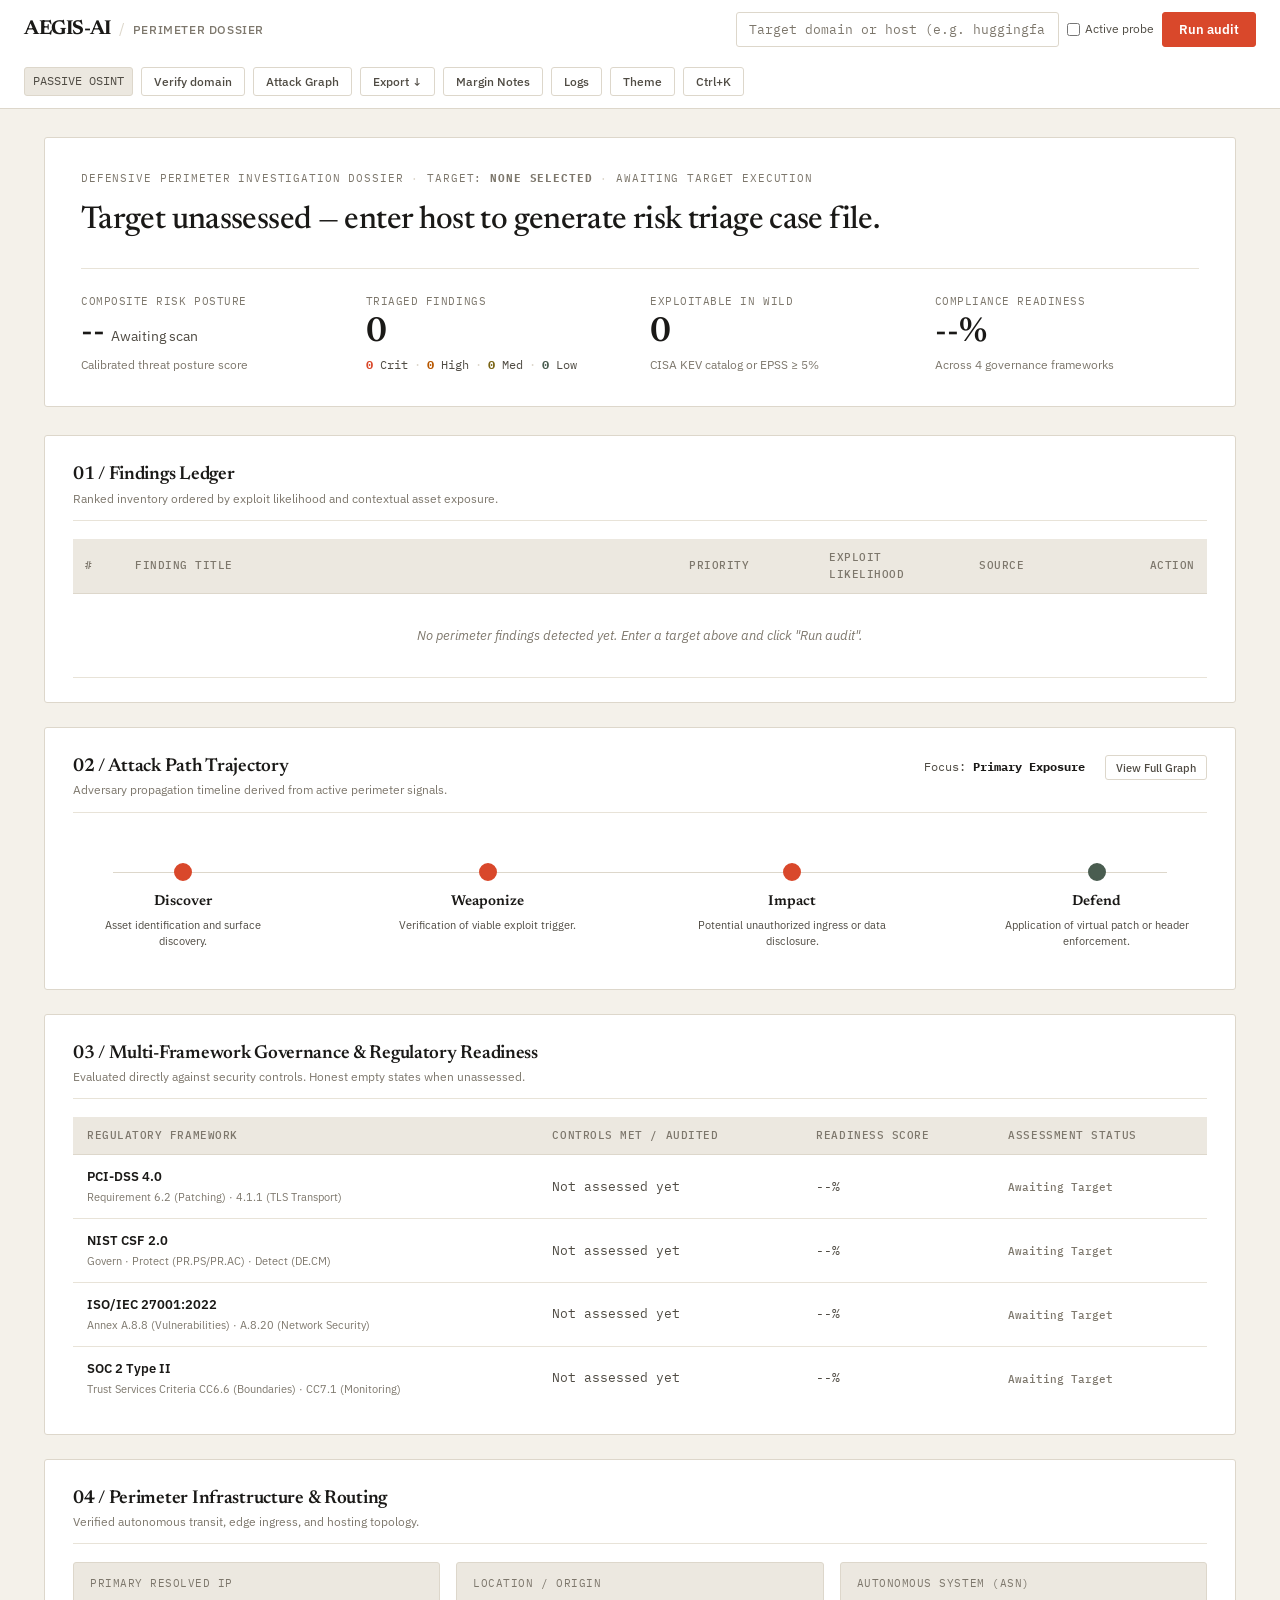
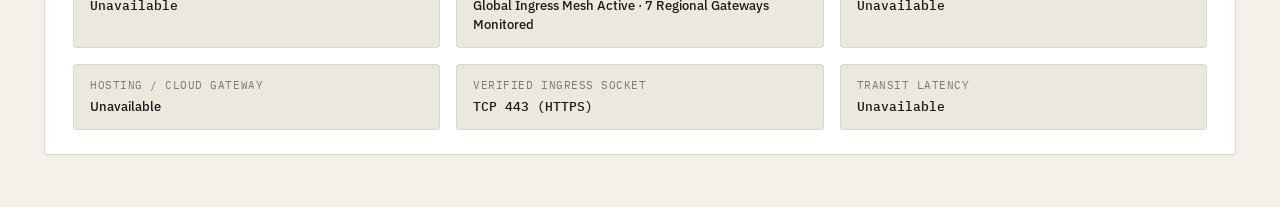
==== templates/index.html @ ffe4351c "Redesign front end as editorial case file dossier and fix in-tab attack graph modal - Redesign UI as" ====
<!DOCTYPE html>
<html lang="en" data-theme="light">
<head>
    <meta charset="UTF-8">
    <meta name="viewport" content="width=device-width, initial-scale=1.0">
    <title>AEGIS-AI &mdash; Defensive Attack-Surface &amp; Vulnerability Triage Dossier</title>
    
    <!-- Favicon -->
    <link rel="icon" type="image/svg+xml" href="/static/favicon.svg">
    <link rel="alternate icon" href="/favicon.ico">
    <meta name="theme-color" content="#F4F1EA">
    
    <!-- Google Fonts: Newsreader (Editorial Serif Display), IBM Plex Sans (UI Sans), IBM Plex Mono (Data Mono) -->
    <link rel="preconnect" href="https://fonts.googleapis.com">
    <link rel="preconnect" href="https://fonts.gstatic.com" crossorigin>
    <link href="https://fonts.googleapis.com/css2?family=IBM+Plex+Mono:ital,wght@0,400;0,500;0,600;1,400&family=IBM+Plex+Sans:ital,wght@0,400;0,500;0,600;0,700;1,400&family=Newsreader:ital,opsz,wght@0,6..72,400;0,6..72,500;0,6..72,600;0,6..72,700;1,6..72,400;1,6..72,600&display=swap" rel="stylesheet">
    
    <!-- Editorial Case File Stylesheet -->
    <link rel="stylesheet" href="/static/css/styles.css?v=3.0">

    <!-- Vendor Libraries (retained for backward-compatible chart instances) -->
    <script src="/static/js/chart.min.js?v=2.3"></script>
</head>
<body>

    <!-- Accessible Skip Link -->
    <a href="#mainContent" class="skip-link">Skip to investigation report</a>

    <!-- ========================================== -->
    <!-- 1. TOP BAR (Clean, editorial, no emojis)   -->
    <!-- ========================================== -->
    <header class="dossier-topbar" role="banner">
        <div class="topbar-inner">
            <!-- Product Wordmark -->
            <div class="wordmark" id="brandBox" tabindex="0" role="button" aria-label="AEGIS-AI Home">
                <span class="wordmark-title">AEGIS-AI</span>
                <span class="wordmark-divider">/</span>
                <span class="wordmark-sub">Perimeter Dossier</span>
            </div>

            <!-- Single Target Input & Primary "Run audit" Button -->
            <div class="target-control-group">
                <input type="text" id="scanTargetInput" class="target-input mono" placeholder="Target domain or host (e.g. huggingface.co)" aria-label="Target domain or host">
                <label id="activeScanToggleContainer" class="mode-toggle" title="Active TCP port &amp; service probing (requires verified ownership)">
                    <input type="checkbox" id="chkActiveScan">
                    <span id="activeScanLabel">Active probe</span>
                </label>
                <button class="btn btn-primary" id="btnStartScan" aria-label="Run security audit">
                    <span id="scanBtnText">Run audit</span>
                    <span id="scanSpinner" style="display: none;" aria-hidden="true">&hellip;</span>
                </button>
            </div>

            <!-- Plain Text Mode Indicator, Export Menu & Quick Toggles -->
            <div class="topbar-actions">
                <div class="mode-indicator" id="modePill" title="Operational safety gate mode">
                    <span id="operationalModeBadge">PASSIVE OSINT</span>
                </div>

                <button class="btn btn-subtle" id="btnOpenVerification" title="Verify domain ownership to authorize active probing">Verify domain</button>
                <button class="btn btn-subtle" id="btnOpenAttackGraph" title="View attack surface topology in this tab">Attack Graph</button>

                <!-- Export Dropdown Menu (No row of emoji buttons) -->
                <div class="export-dropdown" id="exportDropdownContainer">
                    <button class="btn btn-subtle" id="btnExportMenuToggle" aria-haspopup="true" aria-expanded="false">Export &darr;</button>
                    <div class="dropdown-menu" id="exportDropdownMenu">
                        <button class="dropdown-item" id="btnExportCsv">Vulnerabilities (CSV)</button>
                        <button class="dropdown-item" id="btnExportHtml">Executive Briefing (HTML)</button>
                        <button class="dropdown-item" id="btnExportSbom">CycloneDX SBOM (JSON)</button>
                        <button class="dropdown-item" id="btnExportJson">Raw Dossier (JSON)</button>
                    </div>
                </div>

                <button class="btn btn-subtle" id="btnHeaderCopilot" title="Toggle analyst margin notes">Margin Notes</button>
                <button class="btn btn-subtle" id="btnHeaderTerminal" title="Toggle audit progress logs">Logs</button>
                <button class="btn btn-subtle" id="btnToggleTheme" title="Switch between warm off-white and warm charcoal theme">Theme</button>
                <button class="btn btn-subtle mono" id="btnTogglePalette" title="Open command palette (Ctrl+K)">Ctrl+K</button>
            </div>
        </div>
    </header>

    <!-- ========================================== -->
    <!-- 2. QUIET PROGRESS LINE (Named audit stages) -->
    <!-- ========================================== -->
    <div id="auditTerminal" class="quiet-audit-container">
        <div class="quiet-audit-card">
            <div class="quiet-audit-header">
                <div class="quiet-stage-stepper">
                    <span class="stage-step" id="stepDns"><span class="step-num">1</span> DNS</span>
                    <span class="stage-sep">&rarr;</span>
                    <span class="stage-step" id="stepTls"><span class="step-num">2</span> TLS</span>
                    <span class="stage-sep">&rarr;</span>
                    <span class="stage-step" id="stepHeaders"><span class="step-num">3</span> Headers</span>
                    <span class="stage-sep">&rarr;</span>
                    <span class="stage-step" id="stepCt"><span class="step-num">4</span> Certificates</span>
                    <span class="stage-sep">&rarr;</span>
                    <span class="stage-step" id="stepTriage"><span class="step-num">5</span> Intelligence</span>
                </div>
                <div class="quiet-audit-actions">
                    <span class="quiet-status mono" id="terminalStatusBadge">Standby</span>
                    <button class="btn-text-action" id="btnTerminalMinimize">Toggle log lines</button>
                </div>
            </div>
            <div class="quiet-terminal-logs" id="terminalLogs">
                <div class="quiet-log-line">Dossier ready. Enter target above and click "Run audit" to begin perimeter reconnaissance.</div>
            </div>
        </div>
    </div>

    <!-- ========================================== -->
    <!-- 3. MAIN DOSSIER CONTENT                    -->
    <!-- ========================================== -->
    <main id="mainContent" class="dossier-main" role="main">

        <!-- SECTION 1: VERDICT HEADER & LARGE NUMERALS -->
        <section class="dossier-verdict-section" aria-label="Investigation Verdict">
            <div class="dossier-verdict-eyebrow">
                <span>DEFENSIVE PERIMETER INVESTIGATION DOSSIER</span>
                <span class="dossier-meta-sep">&middot;</span>
                <span>TARGET: <strong id="targetDisplay" class="mono">None Selected</strong></span>
                <span class="dossier-meta-sep">&middot;</span>
                <span id="verdictTimestamp">Awaiting target execution</span>
            </div>

            <!-- Plain-Language Verdict Sentence -->
            <h1 class="verdict-sentence" id="verdictSentence">
                Target unassessed &mdash; enter host to generate risk triage case file.
            </h1>

            <!-- 4 Large Executive Numerals -->
            <div class="dossier-numerals-grid">
                <!-- Numeral 1: Composite Risk Score -->
                <div class="numeral-card">
                    <div class="numeral-header">COMPOSITE RISK POSTURE</div>
                    <div class="numeral-value-group">
                        <span class="numeral-large mono" id="statComplianceScore">--</span>
                        <span class="numeral-unit" id="statComplianceGrade">Awaiting scan</span>
                    </div>
                    <div class="numeral-subtext">Calibrated threat posture score</div>
                </div>

                <!-- Numeral 2: Triaged Findings Breakdown -->
                <div class="numeral-card">
                    <div class="numeral-header">TRIAGED FINDINGS</div>
                    <div class="numeral-large mono" id="statTotalFindings">0</div>
                    <div class="numeral-breakdown">
                        <span class="sev-tag crit"><strong id="statCritCount">0</strong> Crit</span>
                        <span class="sev-sep">&middot;</span>
                        <span class="sev-tag high"><strong id="statHighCount">0</strong> High</span>
                        <span class="sev-sep">&middot;</span>
                        <span class="sev-tag med"><strong id="statMedCount">0</strong> Med</span>
                        <span class="sev-sep">&middot;</span>
                        <span class="sev-tag low"><strong id="statLowCount">0</strong> Low</span>
                    </div>
                </div>

                <!-- Numeral 3: Exploitable in the Wild -->
                <div class="numeral-card">
                    <div class="numeral-header">EXPLOITABLE IN WILD</div>
                    <div class="numeral-large mono" id="statExploitableCount">0</div>
                    <div class="numeral-subtext">CISA KEV catalog or EPSS &ge; 5%</div>
                </div>

                <!-- Numeral 4: Compliance Readiness -->
                <div class="numeral-card">
                    <div class="numeral-header">COMPLIANCE READINESS</div>
                    <div class="numeral-large mono" id="statReadinessScore">--%</div>
                    <div class="numeral-subtext">Across 4 governance frameworks</div>
                </div>
            </div>
        </section>

        <!-- SECTION 2: FINDINGS LEDGER -->
        <section class="dossier-section" aria-label="Findings Ledger">
            <div class="section-header">
                <div>
                    <h2 class="section-title">01 / Findings Ledger</h2>
                    <div class="section-subtitle">Ranked inventory ordered by exploit likelihood and contextual asset exposure.</div>
                </div>
            </div>

            <div class="ledger-table-wrapper">
                <table class="ledger-table">
                    <thead>
                        <tr>
                            <th style="width: 50px;">#</th>
                            <th>Finding Title</th>
                            <th style="width: 140px;">Priority</th>
                            <th style="width: 150px;">Exploit Likelihood</th>
                            <th style="width: 140px;">Source</th>
                            <th style="width: 100px; text-align: right;">Action</th>
                        </tr>
                    </thead>
                    <tbody id="findingsTableBody">
                        <tr>
                            <td colspan="6" class="ledger-empty-cell">
                                No perimeter findings detected yet. Enter a target above and click "Run audit".
                            </td>
                        </tr>
                    </tbody>
                </table>
            </div>
        </section>

        <!-- SECTION 3: ATTACK PATH TIMELINE (Simple line with 4 labeled nodes) -->
        <section class="dossier-section" aria-label="Attack Path Timeline">
            <div class="section-header">
                <div>
                    <h2 class="section-title">02 / Attack Path Trajectory</h2>
                    <div class="section-subtitle">Adversary propagation timeline derived from active perimeter signals.</div>
                </div>
                <div style="display: flex; align-items: center; gap: 14px;">
                    <div class="mono" style="font-size: 0.8rem; color: var(--ink-secondary);">
                        Focus: <strong id="selectedFindingTitle" style="color: var(--ink-primary);">Primary Exposure</strong>
                        <span id="selectedFindingScore" style="color: var(--ink-tertiary); margin-left: 6px;"></span>
                    </div>
                    <button class="btn btn-subtle btn-sm" id="btnOpenAttackGraphSection" title="View interactive topology graph in this tab">View Full Graph</button>
                </div>
            </div>

            <!-- Legacy fields retained for JS backwards compatibility -->
            <div id="selectedFindingDesc" style="display: none;" aria-hidden="true"></div>
            <div id="selectedFindingEvidence" style="display: none;" aria-hidden="true"></div>
            <div id="selectedFindingAction" style="display: none;" aria-hidden="true"></div>

            <div class="attack-timeline-wrapper" id="attackSimulatorContainer">
                <div class="attack-path-line-container">
                    <div class="attack-stop-node active">
                        <div class="stop-marker"></div>
                        <div class="stop-title">Discover</div>
                        <div class="stop-desc">Asset identification and surface discovery.</div>
                    </div>
                    <div class="attack-stop-node active">
                        <div class="stop-marker"></div>
                        <div class="stop-title">Weaponize</div>
                        <div class="stop-desc">Verification of viable exploit trigger.</div>
                    </div>
                    <div class="attack-stop-node active">
                        <div class="stop-marker"></div>
                        <div class="stop-title">Impact</div>
                        <div class="stop-desc">Potential unauthorized ingress or data disclosure.</div>
                    </div>
                    <div class="attack-stop-node defend">
                        <div class="stop-marker"></div>
                        <div class="stop-title">Defend</div>
                        <div class="stop-desc">Application of virtual patch or header enforcement.</div>
                    </div>
                </div>
            </div>
        </section>

        <!-- SECTION 4: COMPACT COMPLIANCE GOVERNANCE TABLE -->
        <section class="dossier-section" aria-label="Regulatory Compliance">
            <div class="section-header">
                <div>
                    <h2 class="section-title">03 / Multi-Framework Governance &amp; Regulatory Readiness</h2>
                    <div class="section-subtitle">Evaluated directly against security controls. Honest empty states when unassessed.</div>
                </div>
            </div>

            <div class="compliance-table-wrapper">
                <table class="compliance-table">
                    <thead>
                        <tr>
                            <th>Regulatory Framework</th>
                            <th>Controls Met / Audited</th>
                            <th>Readiness Score</th>
                            <th>Assessment Status</th>
                        </tr>
                    </thead>
                    <tbody>
                        <tr>
                            <td>
                                <span class="framework-name">PCI-DSS 4.0</span>
                                <span class="framework-sub">Requirement 6.2 (Patching) &middot; 4.1.1 (TLS Transport)</span>
                            </td>
                            <td id="compPciPass" class="mono">Not assessed yet</td>
                            <td id="compPciScore" class="mono">--%</td>
                            <td id="compPciStatus" class="status-pill-clean empty">Awaiting Target</td>
                        </tr>
                        <tr>
                            <td>
                                <span class="framework-name">NIST CSF 2.0</span>
                                <span class="framework-sub">Govern &middot; Protect (PR.PS/PR.AC) &middot; Detect (DE.CM)</span>
                            </td>
                            <td id="compNistPass" class="mono">Not assessed yet</td>
                            <td id="compNistScore" class="mono">--%</td>
                            <td id="compNistStatus" class="status-pill-clean empty">Awaiting Target</td>
                        </tr>
                        <tr>
                            <td>
                                <span class="framework-name">ISO/IEC 27001:2022</span>
                                <span class="framework-sub">Annex A.8.8 (Vulnerabilities) &middot; A.8.20 (Network Security)</span>
                            </td>
                            <td id="compIsoPass" class="mono">Not assessed yet</td>
                            <td id="compIsoScore" class="mono">--%</td>
                            <td id="compIsoStatus" class="status-pill-clean empty">Awaiting Target</td>
                        </tr>
                        <tr>
                            <td>
                                <span class="framework-name">SOC 2 Type II</span>
                                <span class="framework-sub">Trust Services Criteria CC6.6 (Boundaries) &middot; CC7.1 (Monitoring)</span>
                            </td>
                            <td id="compSoc2Pass" class="mono">Not assessed yet</td>
                            <td id="compSoc2Score" class="mono">--%</td>
                            <td id="compSoc2Status" class="status-pill-clean empty">Awaiting Target</td>
                        </tr>
                    </tbody>
                </table>
            </div>
        </section>

        <!-- SECTION 5: INFRASTRUCTURE & ROUTING TEXT CARD -->
        <section class="dossier-section" aria-label="Perimeter Infrastructure">
            <div class="section-header">
                <div>
                    <h2 class="section-title">04 / Perimeter Infrastructure &amp; Routing</h2>
                    <div class="section-subtitle">Verified autonomous transit, edge ingress, and hosting topology.</div>
                </div>
            </div>

            <div class="infra-grid">
                <div class="infra-item">
                    <span class="infra-label">Primary Resolved IP</span>
                    <span class="infra-val mono" id="infraResolvedIp">Unavailable</span>
                </div>
                <div class="infra-item">
                    <span class="infra-label">Location / Origin</span>
                    <span class="infra-val" id="globeTargetLocation">Unavailable</span>
                </div>
                <div class="infra-item">
                    <span class="infra-label">Autonomous System (ASN)</span>
                    <span class="infra-val mono" id="infraAsn">Unavailable</span>
                </div>
                <div class="infra-item">
                    <span class="infra-label">Hosting / Cloud Gateway</span>
                    <span class="infra-val" id="infraDatacenter">Unavailable</span>
                </div>
                <div class="infra-item">
                    <span class="infra-label">Verified Ingress Socket</span>
                    <span class="infra-val mono" id="infraIngress">TCP 443 (HTTPS)</span>
                </div>
                <div class="infra-item">
                    <span class="infra-label">Transit Latency</span>
                    <span class="infra-val mono" id="infraLatency">Unavailable</span>
                </div>
            </div>

            <!-- Elements preserved for JS backward compatibility without 3D canvas noise -->
            <div id="globe-container" style="display: none;" aria-hidden="true"></div>
            <button id="btnToggleGlobeSpin" style="display: none;" aria-hidden="true"></button>
            <canvas id="riskMatrixChart" style="display: none;" aria-hidden="true"></canvas>
            <canvas id="threatRadarChart" style="display: none;" aria-hidden="true"></canvas>
            <span id="matrixMetaBadge" style="display: none;" aria-hidden="true"></span>
            <button id="btnResetThreatRadar" style="display: none;" aria-hidden="true"></button>
        </section>

    </main>

    <!-- ========================================== -->
    <!-- 4. COPILOT MARGIN NOTES (Slide-over panel) -->
    <!-- ========================================== -->
    <aside id="copilotDrawer" class="margin-notes-panel" aria-label="Analyst Margin Notes" style="display: none;">
        <div class="margin-notes-header">
            <div>
                <h3 class="margin-notes-title">Analyst Margin Notes</h3>
                <div class="margin-notes-subtitle">Grounded defensive triage &middot; Contextual queries</div>
            </div>
            <div class="margin-notes-actions">
                <button class="btn-text-action" id="btnCopilotMinimize" title="Minimize">&minus;</button>
                <button class="btn-text-action" id="btnCopilotClose" title="Close" aria-label="Close notes">&times;</button>
            </div>
        </div>

        <div class="margin-notes-body">
            <div class="margin-notes-suggested">
                <span class="suggested-title">SUGGESTED INVESTIGATION QUERIES</span>
                <div class="copilot-chips" id="copilotChips">
                    <button class="text-query-link chip" data-prompt="Summarize top findings and immediate action items">Summarize top findings</button>
                    <button class="text-query-link chip" data-prompt="What are our primary regulatory compliance gaps?">Audit regulatory compliance</button>
                    <button class="text-query-link chip" data-prompt="Provide Nginx and Apache virtual patches for active findings">Generate virtual patch rules</button>
                    <button class="text-query-link chip" data-prompt="Explain the contextual risk scoring formula and EPSS percentile">Explain risk methodology</button>
                </div>
            </div>

            <div class="copilot-messages" id="copilotMessages" role="log" aria-live="polite"></div>
        </div>

        <div class="margin-notes-footer">
            <div class="margin-notes-input-box">
                <input type="text" id="copilotInput" placeholder="Ask question about this dossier..." aria-label="Copilot prompt">
                <button class="btn btn-primary btn-sm" id="btnCopilotSend">Ask</button>
            </div>
        </div>
    </aside>

    <!-- Hidden launcher FAB retained for JS compatibility without floating bubble -->
    <button id="copilotFab" style="display: none;" aria-hidden="true"></button>

    <!-- ========================================== -->
    <!-- 5. IN-TAB ATTACK GRAPH MODAL               -->
    <!-- ========================================== -->
    <div id="attackGraphModal" class="modal-backdrop" style="display: none;" role="dialog" aria-modal="true" aria-labelledby="attackGraphModalTitle">
        <div class="modal-box modal-xl">
            <div class="modal-header">
                <div>
                    <h3 id="attackGraphModalTitle" class="modal-title">Attack Surface Topology Graph</h3>
                    <div class="modal-subtitle">Interactive perimeter asset and ingress exposure graph for current target</div>
                </div>
                <button class="modal-close" id="btnCloseAttackGraphModal" aria-label="Close attack graph">&times;</button>
            </div>
            <div class="modal-body" style="padding: 0; height: 680px; position: relative;">
                <iframe id="attackGraphFrame" title="Attack Surface Network Graph" style="width: 100%; height: 100%; border: none;"></iframe>
            </div>
        </div>
    </div>

    <!-- ========================================== -->
    <!-- 6. DOMAIN VERIFICATION MODAL               -->
    <!-- ========================================== -->
    <div id="verificationModal" class="modal-backdrop" style="display: none;" role="dialog" aria-modal="true">
        <div class="modal-box">
            <div class="modal-header">
                <h3 class="modal-title">Domain Ownership Verification</h3>
                <button class="modal-close" id="btnCloseVerificationModal" aria-label="Close modal">&times;</button>
            </div>
            <div id="verificationModalBody" style="padding: 16px;"></div>
        </div>
    </div>

    <!-- ========================================== -->
    <!-- 7. REMEDIATION & VIRTUAL PATCHING MODAL    -->
    <!-- ========================================== -->
    <div id="remediationModal" class="modal-backdrop" style="display: none;" role="dialog" aria-modal="true">
        <div class="modal-box modal-lg">
            <div class="modal-header">
                <div>
                    <h3 id="remediationModalTitle" class="modal-title">Security Remediation &amp; Virtual Patching</h3>
                    <div class="modal-subtitle" id="remediationModalSubtitle">Production hardening rules &amp; configurations</div>
                </div>
                <button class="modal-close" id="btnCloseRemediationModal" aria-label="Close modal">&times;</button>
            </div>
            <div class="modal-body" id="remediationModalBody">
                <div style="display: flex; gap: 8px; border-bottom: 1px solid var(--border-rule); padding-bottom: 10px; margin-bottom: 14px; flex-wrap: wrap;" id="remediationTabs">
                    <button class="tab-btn active" data-tab="nginx">Nginx</button>
                    <button class="tab-btn" data-tab="apache">Apache</button>
                    <button class="tab-btn" data-tab="caddy">Caddy</button>
                    <button class="tab-btn" data-tab="helmet">Helmet (Node.js)</button>
                    <button class="tab-btn" data-tab="waf">WAF Rules</button>
                </div>
                <div style="display: flex; justify-content: flex-end; margin-bottom: 6px;">
                    <button class="btn btn-secondary btn-sm" id="btnCopyRemediation">Copy Configuration</button>
                </div>
                <pre id="remediationCodeDisplay" style="background: var(--bg-inset); border: 1px solid var(--border-rule); border-radius: var(--radius-sm); padding: 14px; font-family: var(--font-mono); font-size: 0.8rem; color: var(--ink-primary); max-height: 320px; overflow: auto; white-space: pre-wrap; line-height: 1.5;"></pre>
                <div id="remediationFindingNote" style="margin-top: 12px; font-size: 0.8rem; color: var(--ink-secondary); background: var(--bg-subtle); padding: 10px; border-radius: var(--radius-sm); border-left: 3px solid var(--accent-vermilion);"></div>
            </div>
        </div>
    </div>

    <!-- ========================================== -->
    <!-- 8. COMMAND PALETTE MODAL (Ctrl+K)          -->
    <!-- ========================================== -->
    <div id="commandPaletteModal" class="modal-backdrop" style="display: none;" role="dialog" aria-modal="true">
        <div class="modal-box" style="max-width: 500px;">
            <input type="text" id="paletteSearchInput" placeholder="Type a command or jump to section..." style="width: 100%; background: var(--bg-input); border: 1px solid var(--border-rule); color: var(--ink-primary); padding: 12px; border-radius: var(--radius-sm); font-size: 0.85rem; outline: none;">
            <div style="margin-top: 10px; display: flex; flex-direction: column;" id="paletteResults">
                <div class="palette-item" data-action="attack-graph">Open Attack Surface Topology Graph</div>
                <div class="palette-item" data-action="terminal">Open Telemetry Logs</div>
                <div class="palette-item" data-action="ciso">Generate CISO Executive Report</div>
                <div class="palette-item" data-action="csv">Download Vulnerability CSV</div>
                <div class="palette-item" data-action="sbom">Download CycloneDX v1.5 SBOM</div>
                <div class="palette-item" data-action="verify">Verify Domain Ownership</div>
            </div>
        </div>
    </div>

    <div id="toastContainer" style="position: fixed; bottom: 20px; right: 20px; z-index: 999999;"></div>

    <!-- Modular Application JavaScript Files -->
    <script src="/static/js/utils.js?v=3.0"></script>
    <script src="/static/js/globe.js?v=3.0"></script>
    <script src="/static/js/charts.js?v=3.0"></script>
    <script src="/static/js/telemetry.js?v=3.0"></script>
    <script src="/static/js/verification.js?v=3.0"></script>
    <script src="/static/js/copilot.js?v=3.0"></script>
    <script src="/static/js/app.js?v=3.0"></script>

</body>
</html>
---- static/css/styles.css ----
/**
 * AEGIS-AI: Defensive Attack-Surface & Vulnerability Triage Dossier
 * Editorial "Case File" Design System
 * 
 * Palette:
 * - Light Mode: Warm off-white (#F4F1EA) background, rich ink text (#1A1917), vermilion (#D9482B) action accent.
 * - Dark Mode: Warm charcoal (#1B1A17) background, parchment ink (#EDE8DF), vermilion (#E05A3D).
 * - Typography: Newsreader (Display Serif), IBM Plex Sans (UI Sans), IBM Plex Mono (Data Mono).
 * - NO navy, NO neon cyan, NO glow, NO glassmorphism, NO gradient buttons, NO emoji icons, NO pill badges.
 */

:root {
    /* Color Palette — Light Mode (Warm Off-White Editorial) */
    --bg-page: #F4F1EA;
    --bg-surface: #FFFFFF;
    --bg-subtle: #ECE8E0;
    --bg-inset: #E5DFD4;
    --bg-input: #FFFFFF;
    
    --border-rule: #DDD7CB;
    --border-subtle: #E8E3D8;
    --border-focus: #1A1917;

    --ink-primary: #1A1917;
    --ink-secondary: #4F4B43;
    --ink-tertiary: #7D776C;
    --ink-inverse: #FAF8F5;

    /* Single Action Accent: Vermilion */
    --accent-vermilion: #D9482B;
    --accent-vermilion-subtle: #FBEAE6;
    --accent-vermilion-hover: #BF3B20;

    /* Severity Rules (Accessible 3px borders with WCAG AA compliance) */
    --rule-crit: #D9482B;
    --rule-high: #B85800;
    --rule-med: #7A6516;
    --rule-low: #4A5D50;

    /* Typography */
    --font-serif: 'Newsreader', Georgia, 'Times New Roman', serif;
    --font-sans: 'IBM Plex Sans', -apple-system, BlinkMacSystemFont, 'Segoe UI', Roboto, Helvetica, Arial, sans-serif;
    --font-mono: 'IBM Plex Mono', Consolas, 'Courier New', monospace;

    /* Layout & Spacing */
    --max-content-width: 1240px;
    --radius-sm: 3px;
    --radius-md: 5px;
    --transition-snappy: 150ms ease-out;
}

@media (prefers-color-scheme: dark) {
    :root:not([data-theme="light"]) {
        --bg-page: #1B1A17;
        --bg-surface: #24221E;
        --bg-subtle: #2C2A25;
        --bg-inset: #181715;
        --bg-input: #1F1E1B;

        --border-rule: #36332E;
        --border-subtle: #2B2924;
        --border-focus: #EDE8DF;

        --ink-primary: #EDE8DF;
        --ink-secondary: #ABA497;
        --ink-tertiary: #787267;
        --ink-inverse: #1A1917;

        --accent-vermilion: #E05A3D;
        --accent-vermilion-subtle: #331E19;
        --accent-vermilion-hover: #F06A4D;

        --rule-crit: #E05A3D;
        --rule-high: #D4741E;
        --rule-med: #B89C3A;
        --rule-low: #6B8574;
    }
}

[data-theme="dark"] {
    --bg-page: #1B1A17;
    --bg-surface: #24221E;
    --bg-subtle: #2C2A25;
    --bg-inset: #181715;
    --bg-input: #1F1E1B;

    --border-rule: #36332E;
    --border-subtle: #2B2924;
    --border-focus: #EDE8DF;

    --ink-primary: #EDE8DF;
    --ink-secondary: #ABA497;
    --ink-tertiary: #787267;
    --ink-inverse: #1A1917;

    --accent-vermilion: #E05A3D;
    --accent-vermilion-subtle: #331E19;
    --accent-vermilion-hover: #F06A4D;

    --rule-crit: #E05A3D;
    --rule-high: #D4741E;
    --rule-med: #B89C3A;
    --rule-low: #6B8574;
}

[data-theme="light"] {
    --bg-page: #F4F1EA;
    --bg-surface: #FFFFFF;
    --bg-subtle: #ECE8E0;
    --bg-inset: #E5DFD4;
    --bg-input: #FFFFFF;
    
    --border-rule: #DDD7CB;
    --border-subtle: #E8E3D8;
    --border-focus: #1A1917;

    --ink-primary: #1A1917;
    --ink-secondary: #4F4B43;
    --ink-tertiary: #7D776C;
    --ink-inverse: #FAF8F5;

    --accent-vermilion: #D9482B;
    --accent-vermilion-subtle: #FBEAE6;
    --accent-vermilion-hover: #BF3B20;

    --rule-crit: #D9482B;
    --rule-high: #B85800;
    --rule-med: #7A6516;
    --rule-low: #4A5D50;
}

/* Base Reset & Document Setup */
*, *::before, *::after {
    box-sizing: border-box;
    margin: 0;
    padding: 0;
}

html {
    font-size: 15px;
    background-color: var(--bg-page);
    color: var(--ink-primary);
    text-rendering: optimizeLegibility;
    -webkit-font-smoothing: antialiased;
    -moz-osx-font-smoothing: grayscale;
}

body {
    font-family: var(--font-sans);
    line-height: 1.55;
    background-color: var(--bg-page);
    color: var(--ink-primary);
    min-height: 100vh;
    display: flex;
    flex-direction: column;
}

/* Accessible Skip Link */
.skip-link {
    position: absolute;
    top: -50px;
    left: 16px;
    background: var(--ink-primary);
    color: var(--ink-inverse);
    padding: 8px 14px;
    font-size: 0.85rem;
    font-weight: 600;
    z-index: 99999;
    text-decoration: none;
    border-radius: var(--radius-sm);
    transition: top var(--transition-snappy);
}
.skip-link:focus {
    top: 12px;
}

/* Typography Utilities */
.mono {
    font-family: var(--font-mono);
}

h1, h2, h3, h4 {
    font-family: var(--font-serif);
    font-weight: 500;
    color: var(--ink-primary);
    letter-spacing: -0.015em;
}

/* ========================================================================= */
/* 1. TOP BAR (Calm, editorial, wordmark, target input, primary action)      */
/* ========================================================================= */
.dossier-topbar {
    background-color: var(--bg-surface);
    border-bottom: 1px solid var(--border-rule);
    padding: 12px 24px;
    position: sticky;
    top: 0;
    z-index: 1000;
}

.topbar-inner {
    max-width: var(--max-content-width);
    margin: 0 auto;
    display: flex;
    align-items: center;
    justify-content: space-between;
    gap: 20px;
    flex-wrap: wrap;
}

/* Brand Wordmark */
.wordmark, .brand-box {
    display: flex;
    align-items: baseline;
    gap: 8px;
    cursor: pointer;
    text-decoration: none;
}
.wordmark-title {
    font-family: var(--font-serif);
    font-size: 1.35rem;
    font-weight: 700;
    color: var(--ink-primary);
    letter-spacing: -0.02em;
}
.wordmark-divider {
    color: var(--border-rule);
    font-size: 1rem;
}
.wordmark-sub {
    font-size: 0.8rem;
    font-family: var(--font-sans);
    color: var(--ink-tertiary);
    text-transform: uppercase;
    letter-spacing: 0.05em;
    font-weight: 500;
}

/* Target Input Control Group */
.target-control-group {
    display: flex;
    align-items: center;
    gap: 8px;
    flex: 1;
    max-width: 520px;
    min-width: 280px;
}

.target-input {
    flex: 1;
    background: var(--bg-input);
    border: 1px solid var(--border-rule);
    color: var(--ink-primary);
    font-family: var(--font-mono);
    font-size: 0.85rem;
    padding: 8px 12px;
    border-radius: var(--radius-sm);
    outline: none;
    transition: border-color var(--transition-snappy);
}
.target-input:focus {
    border-color: var(--border-focus);
}
.target-input::placeholder {
    color: var(--ink-tertiary);
}

/* Mode toggle */
.mode-toggle {
    display: flex;
    align-items: center;
    gap: 5px;
    font-size: 0.8rem;
    color: var(--ink-secondary);
    cursor: pointer;
    user-select: none;
    white-space: nowrap;
}
.mode-toggle input[type="checkbox"] {
    accent-color: var(--accent-vermilion);
    cursor: pointer;
}

/* Buttons */
.btn {
    display: inline-flex;
    align-items: center;
    justify-content: center;
    gap: 6px;
    font-family: var(--font-sans);
    font-size: 0.85rem;
    font-weight: 600;
    padding: 8px 16px;
    border-radius: var(--radius-sm);
    border: 1px solid transparent;
    cursor: pointer;
    text-decoration: none;
    white-space: nowrap;
    transition: background-color var(--transition-snappy), border-color var(--transition-snappy), color var(--transition-snappy);
}

.btn:focus-visible {
    outline: 2px solid var(--border-focus);
    outline-offset: 2px;
}

.btn-primary {
    background-color: var(--accent-vermilion);
    color: #FFFFFF;
    border-color: var(--accent-vermilion);
}
.btn-primary:hover {
    background-color: var(--accent-vermilion-hover);
    border-color: var(--accent-vermilion-hover);
}

.btn-secondary {
    background-color: var(--bg-subtle);
    color: var(--ink-primary);
    border-color: var(--border-rule);
}
.btn-secondary:hover {
    background-color: var(--bg-inset);
    border-color: var(--ink-secondary);
}

.btn-subtle {
    background-color: transparent;
    color: var(--ink-secondary);
    border-color: var(--border-rule);
    padding: 6px 12px;
    font-size: 0.8rem;
    font-weight: 500;
}
.btn-subtle:hover {
    background-color: var(--bg-subtle);
    color: var(--ink-primary);
    border-color: var(--ink-secondary);
}

.btn-sm {
    padding: 4px 10px;
    font-size: 0.75rem;
}

.topbar-actions {
    display: flex;
    align-items: center;
    gap: 8px;
}

/* Mode Text Indicator */
.mode-indicator {
    font-size: 0.78rem;
    color: var(--ink-secondary);
    padding: 4px 8px;
    background: var(--bg-subtle);
    border: 1px solid var(--border-rule);
    border-radius: var(--radius-sm);
    font-family: var(--font-mono);
}

/* Export Dropdown */
.export-dropdown {
    position: relative;
    display: inline-block;
}
.dropdown-menu {
    position: absolute;
    right: 0;
    top: calc(100% + 4px);
    background: var(--bg-surface);
    border: 1px solid var(--border-rule);
    border-radius: var(--radius-sm);
    box-shadow: 0 4px 12px rgba(0, 0, 0, 0.08);
    min-width: 190px;
    display: none;
    flex-direction: column;
    z-index: 1050;
    padding: 4px 0;
}
.export-dropdown.active .dropdown-menu,
.dropdown-menu.active {
    display: flex;
}
.dropdown-item {
    background: transparent;
    border: none;
    color: var(--ink-primary);
    font-family: var(--font-sans);
    font-size: 0.8rem;
    text-align: left;
    padding: 8px 14px;
    cursor: pointer;
    transition: background-color var(--transition-snappy);
}
.dropdown-item:hover {
    background-color: var(--bg-subtle);
}

/* ========================================================================= */
/* 2. QUIET PROGRESS LINE (Replaces fake hacker terminal)                    */
/* ========================================================================= */
.quiet-audit-container {
    max-width: var(--max-content-width);
    margin: 16px auto 0 auto;
    padding: 0 24px;
    display: none; /* activated when scan is running or toggled */
}
.quiet-audit-container.active {
    display: block;
}

.quiet-audit-card {
    background: var(--bg-surface);
    border: 1px solid var(--border-rule);
    border-radius: var(--radius-sm);
    padding: 12px 18px;
}

.quiet-audit-header {
    display: flex;
    align-items: center;
    justify-content: space-between;
    gap: 16px;
    flex-wrap: wrap;
}

.quiet-stage-stepper {
    display: flex;
    align-items: center;
    gap: 12px;
    font-size: 0.78rem;
    font-family: var(--font-mono);
    color: var(--ink-tertiary);
    flex-wrap: wrap;
}
.stage-step {
    display: flex;
    align-items: center;
    gap: 5px;
}
.step-num {
    display: inline-block;
    width: 18px;
    height: 18px;
    line-height: 18px;
    text-align: center;
    background: var(--bg-subtle);
    border: 1px solid var(--border-rule);
    border-radius: 50%;
    font-size: 0.7rem;
    color: var(--ink-secondary);
}
.stage-step.active {
    color: var(--accent-vermilion);
    font-weight: 600;
}
.stage-step.active .step-num {
    background: var(--accent-vermilion);
    border-color: var(--accent-vermilion);
    color: #FFFFFF;
}
.stage-step.complete {
    color: var(--ink-primary);
}
.stage-step.complete .step-num {
    background: var(--ink-primary);
    border-color: var(--ink-primary);
    color: var(--ink-inverse);
}
.stage-sep {
    color: var(--border-rule);
}

.quiet-audit-actions {
    display: flex;
    align-items: center;
    gap: 10px;
}
.quiet-status {
    font-size: 0.75rem;
    color: var(--ink-secondary);
    text-transform: uppercase;
}
.btn-text-action {
    background: transparent;
    border: none;
    font-size: 0.78rem;
    color: var(--ink-secondary);
    cursor: pointer;
    text-decoration: underline;
    font-family: var(--font-sans);
}
.btn-text-action:hover {
    color: var(--ink-primary);
}

.quiet-terminal-logs {
    margin-top: 10px;
    padding-top: 10px;
    border-top: 1px solid var(--border-subtle);
    max-height: 140px;
    overflow-y: auto;
    font-family: var(--font-mono);
    font-size: 0.78rem;
    color: var(--ink-secondary);
    display: flex;
    flex-direction: column;
    gap: 4px;
}
.quiet-log-line {
    line-height: 1.45;
}

/* ========================================================================= */
/* 3. VERDICT HEADER & EXECUTIVE METRICS                                     */
/* ========================================================================= */
.dossier-main {
    max-width: var(--max-content-width);
    margin: 28px auto;
    padding: 0 24px;
    width: 100%;
    flex: 1;
}

.dossier-verdict-section {
    background: var(--bg-surface);
    border: 1px solid var(--border-rule);
    border-radius: var(--radius-sm);
    padding: 32px 36px;
    margin-bottom: 28px;
}

.dossier-verdict-eyebrow {
    font-family: var(--font-mono);
    font-size: 0.72rem;
    text-transform: uppercase;
    letter-spacing: 0.08em;
    color: var(--ink-tertiary);
    margin-bottom: 14px;
    display: flex;
    align-items: center;
    gap: 8px;
    flex-wrap: wrap;
}
.dossier-meta-sep {
    color: var(--border-rule);
}

.verdict-sentence {
    font-family: var(--font-serif);
    font-size: 2.1rem;
    line-height: 1.25;
    font-weight: 500;
    color: var(--ink-primary);
    margin-bottom: 28px;
    letter-spacing: -0.02em;
}

/* Numerals Grid */
.dossier-numerals-grid {
    display: grid;
    grid-template-columns: repeat(4, 1fr);
    gap: 20px;
    border-top: 1px solid var(--border-subtle);
    padding-top: 24px;
}

.numeral-card {
    display: flex;
    flex-direction: column;
}
.numeral-header {
    font-size: 0.72rem;
    font-family: var(--font-mono);
    text-transform: uppercase;
    letter-spacing: 0.05em;
    color: var(--ink-tertiary);
    margin-bottom: 6px;
}
.numeral-value-group {
    display: flex;
    align-items: baseline;
    gap: 6px;
}
.numeral-large {
    font-family: var(--font-serif);
    font-size: 2.3rem;
    font-weight: 600;
    line-height: 1;
    color: var(--ink-primary);
}
.numeral-unit {
    font-family: var(--font-sans);
    font-size: 0.95rem;
    color: var(--ink-secondary);
}
.numeral-subtext {
    font-size: 0.78rem;
    color: var(--ink-tertiary);
    margin-top: 6px;
}

.numeral-breakdown {
    display: flex;
    align-items: center;
    gap: 6px;
    font-size: 0.78rem;
    font-family: var(--font-mono);
    margin-top: 6px;
    flex-wrap: wrap;
}
.sev-tag {
    color: var(--ink-secondary);
}
.sev-tag.crit strong {
    color: var(--rule-crit);
}
.sev-tag.high strong {
    color: var(--rule-high);
}
.sev-tag.med strong {
    color: var(--rule-med);
}
.sev-tag.low strong {
    color: var(--rule-low);
}
.sev-sep {
    color: var(--border-rule);
}

/* ========================================================================= */
/* 4. SECTION STRUCTURING                                                    */
/* ========================================================================= */
.dossier-section {
    background: var(--bg-surface);
    border: 1px solid var(--border-rule);
    border-radius: var(--radius-sm);
    padding: 24px 28px;
    margin-bottom: 24px;
}

.section-header {
    display: flex;
    justify-content: space-between;
    align-items: baseline;
    margin-bottom: 18px;
    border-bottom: 1px solid var(--border-subtle);
    padding-bottom: 12px;
    gap: 16px;
    flex-wrap: wrap;
}

.section-title {
    font-family: var(--font-serif);
    font-size: 1.25rem;
    font-weight: 600;
    color: var(--ink-primary);
}
.section-subtitle {
    font-size: 0.8rem;
    color: var(--ink-tertiary);
}

/* ========================================================================= */
/* 5. FINDINGS LEDGER TABLE                                                  */
/* ========================================================================= */
.ledger-table-wrapper {
    overflow-x: auto;
}

.ledger-table {
    width: 100%;
    border-collapse: collapse;
    font-size: 0.85rem;
    text-align: left;
}

.ledger-table th {
    font-family: var(--font-mono);
    font-size: 0.72rem;
    text-transform: uppercase;
    letter-spacing: 0.05em;
    color: var(--ink-tertiary);
    font-weight: 500;
    padding: 10px 12px;
    border-bottom: 1px solid var(--border-rule);
    background: var(--bg-subtle);
}

.ledger-table td {
    padding: 12px 12px;
    border-bottom: 1px solid var(--border-subtle);
    vertical-align: middle;
}

.finding-row {
    cursor: pointer;
    transition: background-color var(--transition-snappy);
    border-left: 3px solid transparent;
}
.finding-row:hover {
    background-color: var(--bg-subtle);
}
.finding-row.row-selected {
    background-color: var(--bg-subtle);
}

/* Severity Vertical Rules (3px rule on row's left edge + typography) */
.finding-row.sev-critical {
    border-left-color: var(--rule-crit);
}
.finding-row.sev-high {
    border-left-color: var(--rule-high);
}
.finding-row.sev-medium {
    border-left-color: var(--rule-med);
}
.finding-row.sev-low {
    border-left-color: var(--rule-low);
}

.row-toc-num {
    font-family: var(--font-mono);
    font-size: 0.78rem;
    color: var(--ink-tertiary);
}

.finding-title-cell {
    font-weight: 500;
    color: var(--ink-primary);
}
.finding-cves {
    display: inline-flex;
    gap: 4px;
    margin-left: 6px;
    vertical-align: middle;
}
.cve-tag {
    font-family: var(--font-mono);
    font-size: 0.7rem;
    background: var(--bg-subtle);
    border: 1px solid var(--border-rule);
    color: var(--ink-secondary);
    padding: 1px 4px;
    border-radius: var(--radius-sm);
}

/* Severity Label (Typography-based) */
.priority-label {
    font-weight: 600;
    font-size: 0.78rem;
    letter-spacing: 0.02em;
}
.priority-label.crit { color: var(--rule-crit); }
.priority-label.high { color: var(--rule-high); }
.priority-label.med { color: var(--rule-med); }
.priority-label.low { color: var(--rule-low); }

/* Inline Expanded Finding Dossier */
.finding-detail-row {
    background-color: var(--bg-page);
}
.finding-detail-row td {
    padding: 16px 20px;
    border-bottom: 1px solid var(--border-rule);
}
.finding-detail-grid {
    display: grid;
    grid-template-columns: 1fr 1fr;
    gap: 20px;
}
.detail-block-title {
    font-family: var(--font-mono);
    font-size: 0.72rem;
    text-transform: uppercase;
    letter-spacing: 0.05em;
    color: var(--ink-tertiary);
    margin-bottom: 6px;
}
.detail-block-content {
    font-size: 0.82rem;
    color: var(--ink-secondary);
    line-height: 1.5;
}
.fix-block {
    grid-column: 1 / -1;
    background: var(--bg-surface);
    border: 1px solid var(--border-rule);
    border-radius: var(--radius-sm);
    padding: 12px 14px;
}
.fix-header {
    display: flex;
    justify-content: space-between;
    align-items: center;
    margin-bottom: 6px;
}
.fix-code {
    font-family: var(--font-mono);
    font-size: 0.78rem;
    color: var(--ink-primary);
    background: var(--bg-subtle);
    padding: 8px 10px;
    border-radius: var(--radius-sm);
    overflow-x: auto;
    white-space: pre-wrap;
    word-break: break-all;
}

.ledger-empty-cell {
    text-align: center;
    padding: 32px 16px !important;
    color: var(--ink-tertiary);
    font-style: italic;
}

/* ========================================================================= */
/* 6. ATTACK PATH TIMELINE (Simple line with 4 labeled nodes)                */
/* ========================================================================= */
.attack-timeline-wrapper {
    padding: 12px 0 6px 0;
}

.attack-path-line-container {
    position: relative;
    display: flex;
    justify-content: space-between;
    align-items: flex-start;
    padding: 20px 0 10px 0;
}

/* Connecting Horizontal Hairline Rule */
.attack-path-line-container::before {
    content: '';
    position: absolute;
    top: 29px;
    left: 40px;
    right: 40px;
    height: 1px;
    background-color: var(--border-rule);
    z-index: 1;
}

.attack-stop-node {
    position: relative;
    z-index: 2;
    display: flex;
    flex-direction: column;
    align-items: center;
    text-align: center;
    flex: 1;
    max-width: 220px;
}

.stop-marker {
    width: 18px;
    height: 18px;
    border-radius: 50%;
    background-color: var(--bg-surface);
    border: 2px solid var(--ink-tertiary);
    display: flex;
    align-items: center;
    justify-content: center;
    margin-bottom: 10px;
    transition: border-color var(--transition-snappy), background-color var(--transition-snappy);
}
.attack-stop-node.active .stop-marker {
    border-color: var(--accent-vermilion);
    background-color: var(--accent-vermilion);
}
.attack-stop-node.defend .stop-marker {
    border-color: var(--rule-low);
    background-color: var(--rule-low);
}

.stop-title {
    font-family: var(--font-serif);
    font-size: 0.95rem;
    font-weight: 600;
    color: var(--ink-primary);
    margin-bottom: 4px;
}
.stop-desc {
    font-size: 0.75rem;
    color: var(--ink-secondary);
    line-height: 1.4;
    padding: 0 8px;
}

.attack-disclaimer-note {
    font-size: 0.72rem;
    font-family: var(--font-mono);
    color: var(--ink-tertiary);
    margin-top: 14px;
    padding-top: 10px;
    border-top: 1px solid var(--border-subtle);
    text-align: center;
}

/* ========================================================================= */
/* 7. COMPLIANCE TABLE & EMPTY STATES                                        */
/* ========================================================================= */
.compliance-table-wrapper {
    overflow-x: auto;
}
.compliance-table {
    width: 100%;
    border-collapse: collapse;
    font-size: 0.85rem;
}
.compliance-table th {
    font-family: var(--font-mono);
    font-size: 0.72rem;
    text-transform: uppercase;
    letter-spacing: 0.05em;
    color: var(--ink-tertiary);
    font-weight: 500;
    padding: 10px 14px;
    border-bottom: 1px solid var(--border-rule);
    background: var(--bg-subtle);
    text-align: left;
}
.compliance-table td {
    padding: 12px 14px;
    border-bottom: 1px solid var(--border-subtle);
    color: var(--ink-secondary);
}
.compliance-table tr:last-child td {
    border-bottom: none;
}
.framework-name {
    font-weight: 600;
    color: var(--ink-primary);
}
.framework-sub {
    display: block;
    font-size: 0.74rem;
    color: var(--ink-tertiary);
    margin-top: 2px;
}
.status-pill-clean {
    font-family: var(--font-mono);
    font-size: 0.75rem;
    font-weight: 500;
}
.status-pill-clean.pass { color: var(--rule-low); }
.status-pill-clean.review { color: var(--rule-high); }
.status-pill-clean.empty { color: var(--ink-tertiary); }

/* ========================================================================= */
/* 8. LOCATION & INFRASTRUCTURE DOSSIER CARD                                */
/* ========================================================================= */
.infra-grid {
    display: grid;
    grid-template-columns: repeat(3, 1fr);
    gap: 16px;
}
.infra-item {
    background: var(--bg-subtle);
    border: 1px solid var(--border-rule);
    border-radius: var(--radius-sm);
    padding: 12px 16px;
    display: flex;
    flex-direction: column;
}
.infra-label {
    font-family: var(--font-mono);
    font-size: 0.7rem;
    text-transform: uppercase;
    letter-spacing: 0.05em;
    color: var(--ink-tertiary);
    margin-bottom: 4px;
}
.infra-val {
    font-size: 0.85rem;
    font-weight: 500;
    color: var(--ink-primary);
}

/* ========================================================================= */
/* 9. COPILOT MARGIN NOTES (Right-side slide-over panel)                     */
/* ========================================================================= */
.margin-notes-panel {
    position: fixed;
    top: 0;
    right: 0;
    bottom: 0;
    width: 380px;
    max-width: 90vw;
    background: var(--bg-surface);
    border-left: 1px solid var(--border-rule);
    box-shadow: -4px 0 20px rgba(0, 0, 0, 0.06);
    z-index: 2000;
    display: flex;
    flex-direction: column;
    animation: slideInRight 150ms ease-out;
}

@keyframes slideInRight {
    from { transform: translateX(100%); }
    to { transform: translateX(0); }
}

.margin-notes-header {
    padding: 16px 20px;
    border-bottom: 1px solid var(--border-rule);
    display: flex;
    justify-content: space-between;
    align-items: flex-start;
}
.margin-notes-title {
    font-family: var(--font-serif);
    font-size: 1.15rem;
    font-weight: 600;
    color: var(--ink-primary);
}
.margin-notes-subtitle {
    font-size: 0.75rem;
    color: var(--ink-tertiary);
    margin-top: 2px;
}

.margin-notes-body {
    flex: 1;
    overflow-y: auto;
    padding: 16px 20px;
    display: flex;
    flex-direction: column;
    gap: 16px;
}

.margin-notes-suggested {
    background: var(--bg-subtle);
    border: 1px solid var(--border-rule);
    border-radius: var(--radius-sm);
    padding: 12px 14px;
}
.suggested-title {
    display: block;
    font-family: var(--font-mono);
    font-size: 0.68rem;
    text-transform: uppercase;
    letter-spacing: 0.06em;
    color: var(--ink-tertiary);
    margin-bottom: 8px;
}
.copilot-chips {
    display: flex;
    flex-direction: column;
    gap: 6px;
}
.text-query-link {
    background: none;
    border: none;
    color: var(--ink-secondary);
    font-family: var(--font-sans);
    font-size: 0.78rem;
    text-align: left;
    cursor: pointer;
    text-decoration: underline;
    text-underline-offset: 3px;
    padding: 2px 0;
    transition: color var(--transition-snappy);
}
.text-query-link:hover {
    color: var(--accent-vermilion);
}

.copilot-messages {
    display: flex;
    flex-direction: column;
    gap: 12px;
}
.copilot-msg {
    font-size: 0.82rem;
    line-height: 1.5;
    padding: 10px 12px;
    border-radius: var(--radius-sm);
}
.copilot-msg.user {
    background: var(--bg-subtle);
    border-left: 3px solid var(--border-rule);
    color: var(--ink-primary);
    align-self: flex-end;
    max-width: 90%;
}
.copilot-msg.ai {
    background: var(--bg-page);
    border-left: 3px solid var(--ink-primary);
    color: var(--ink-primary);
}
.copilot-code-block {
    margin: 8px 0;
    position: relative;
}
.copilot-code-block pre {
    background: var(--bg-inset);
    padding: 8px 10px;
    font-family: var(--font-mono);
    font-size: 0.75rem;
    border-radius: var(--radius-sm);
    overflow-x: auto;
}

.margin-notes-footer {
    padding: 14px 20px;
    border-top: 1px solid var(--border-rule);
    background: var(--bg-surface);
}
.margin-notes-input-box {
    display: flex;
    gap: 8px;
}
.margin-notes-input-box input {
    flex: 1;
    background: var(--bg-input);
    border: 1px solid var(--border-rule);
    color: var(--ink-primary);
    font-family: var(--font-sans);
    font-size: 0.82rem;
    padding: 8px 10px;
    border-radius: var(--radius-sm);
    outline: none;
}
.margin-notes-input-box input:focus {
    border-color: var(--border-focus);
}

/* ========================================================================= */
/* 10. MODALS (Verification, Remediation, Attack Graph, Command Palette)     */
/* ========================================================================= */
.modal-backdrop {
    position: fixed;
    top: 0;
    left: 0;
    right: 0;
    bottom: 0;
    background: rgba(26, 25, 23, 0.45);
    backdrop-filter: blur(2px);
    z-index: 3000;
    display: flex;
    align-items: center;
    justify-content: center;
    padding: 20px;
}

.modal-box {
    background: var(--bg-surface);
    border: 1px solid var(--border-rule);
    border-radius: var(--radius-sm);
    box-shadow: 0 10px 30px rgba(0, 0, 0, 0.12);
    width: 100%;
    max-width: 580px;
    max-height: 90vh;
    overflow-y: auto;
    display: flex;
    flex-direction: column;
}
.modal-box.modal-lg { max-width: 780px; }
.modal-box.modal-xl { max-width: 1100px; height: 85vh; }

.modal-header {
    padding: 16px 20px;
    border-bottom: 1px solid var(--border-rule);
    display: flex;
    justify-content: space-between;
    align-items: flex-start;
}
.modal-title {
    font-family: var(--font-serif);
    font-size: 1.2rem;
    font-weight: 600;
    color: var(--ink-primary);
}
.modal-subtitle {
    font-size: 0.78rem;
    color: var(--ink-tertiary);
    margin-top: 2px;
}
.modal-close {
    background: transparent;
    border: none;
    font-size: 1.3rem;
    line-height: 1;
    color: var(--ink-tertiary);
    cursor: pointer;
    padding: 0 4px;
}
.modal-close:hover {
    color: var(--ink-primary);
}

.modal-body {
    padding: 20px;
}

/* Tab buttons */
.tab-btn {
    background: transparent;
    border: 1px solid var(--border-rule);
    color: var(--ink-secondary);
    font-family: var(--font-sans);
    font-size: 0.78rem;
    font-weight: 500;
    padding: 5px 12px;
    border-radius: var(--radius-sm);
    cursor: pointer;
}
.tab-btn:hover {
    background: var(--bg-subtle);
    color: var(--ink-primary);
}
.tab-btn.active, .tab-btn.btn-primary {
    background: var(--ink-primary);
    color: var(--ink-inverse);
    border-color: var(--ink-primary);
}

/* Command Palette */
.palette-item {
    padding: 10px 14px;
    font-size: 0.82rem;
    color: var(--ink-secondary);
    cursor: pointer;
    border-bottom: 1px solid var(--border-subtle);
}
.palette-item:hover, .palette-item.active {
    background-color: var(--bg-subtle);
    color: var(--ink-primary);
}

/* Toast Notifications */
.toast {
    background: var(--ink-primary);
    color: var(--ink-inverse);
    font-family: var(--font-sans);
    font-size: 0.82rem;
    padding: 10px 16px;
    border-radius: var(--radius-sm);
    box-shadow: 0 4px 12px rgba(0, 0, 0, 0.15);
    margin-top: 8px;
    transition: opacity var(--transition-snappy);
}
.toast-success { border-left: 3px solid var(--rule-low); }
.toast-warning { border-left: 3px solid var(--rule-high); }
.toast-error { border-left: 3px solid var(--rule-crit); }

/* ========================================================================= */
/* 11. RESPONSIVENESS & ACCESSIBILITY                                        */
/* ========================================================================= */
@media (max-width: 900px) {
    .dossier-numerals-grid {
        grid-template-columns: repeat(2, 1fr);
    }
    .infra-grid {
        grid-template-columns: 1fr;
    }
    .attack-path-line-container {
        flex-direction: column;
        gap: 18px;
        align-items: stretch;
    }
    .attack-path-line-container::before {
        display: none;
    }
    .attack-stop-node {
        max-width: 100%;
        flex-direction: row;
        text-align: left;
        gap: 12px;
    }
}

@media (max-width: 600px) {
    .dossier-numerals-grid {
        grid-template-columns: 1fr;
    }
    .verdict-sentence {
        font-size: 1.6rem;
    }
    .topbar-inner {
        flex-direction: column;
        align-items: stretch;
    }
    .target-control-group {
        max-width: 100%;
    }
}

@media (prefers-reduced-motion: reduce) {
    *, *::before, *::after {
        animation-duration: 0.01ms !important;
        animation-iteration-count: 1 !important;
        transition-duration: 0.01ms !important;
        scroll-behavior: auto !important;
    }
}
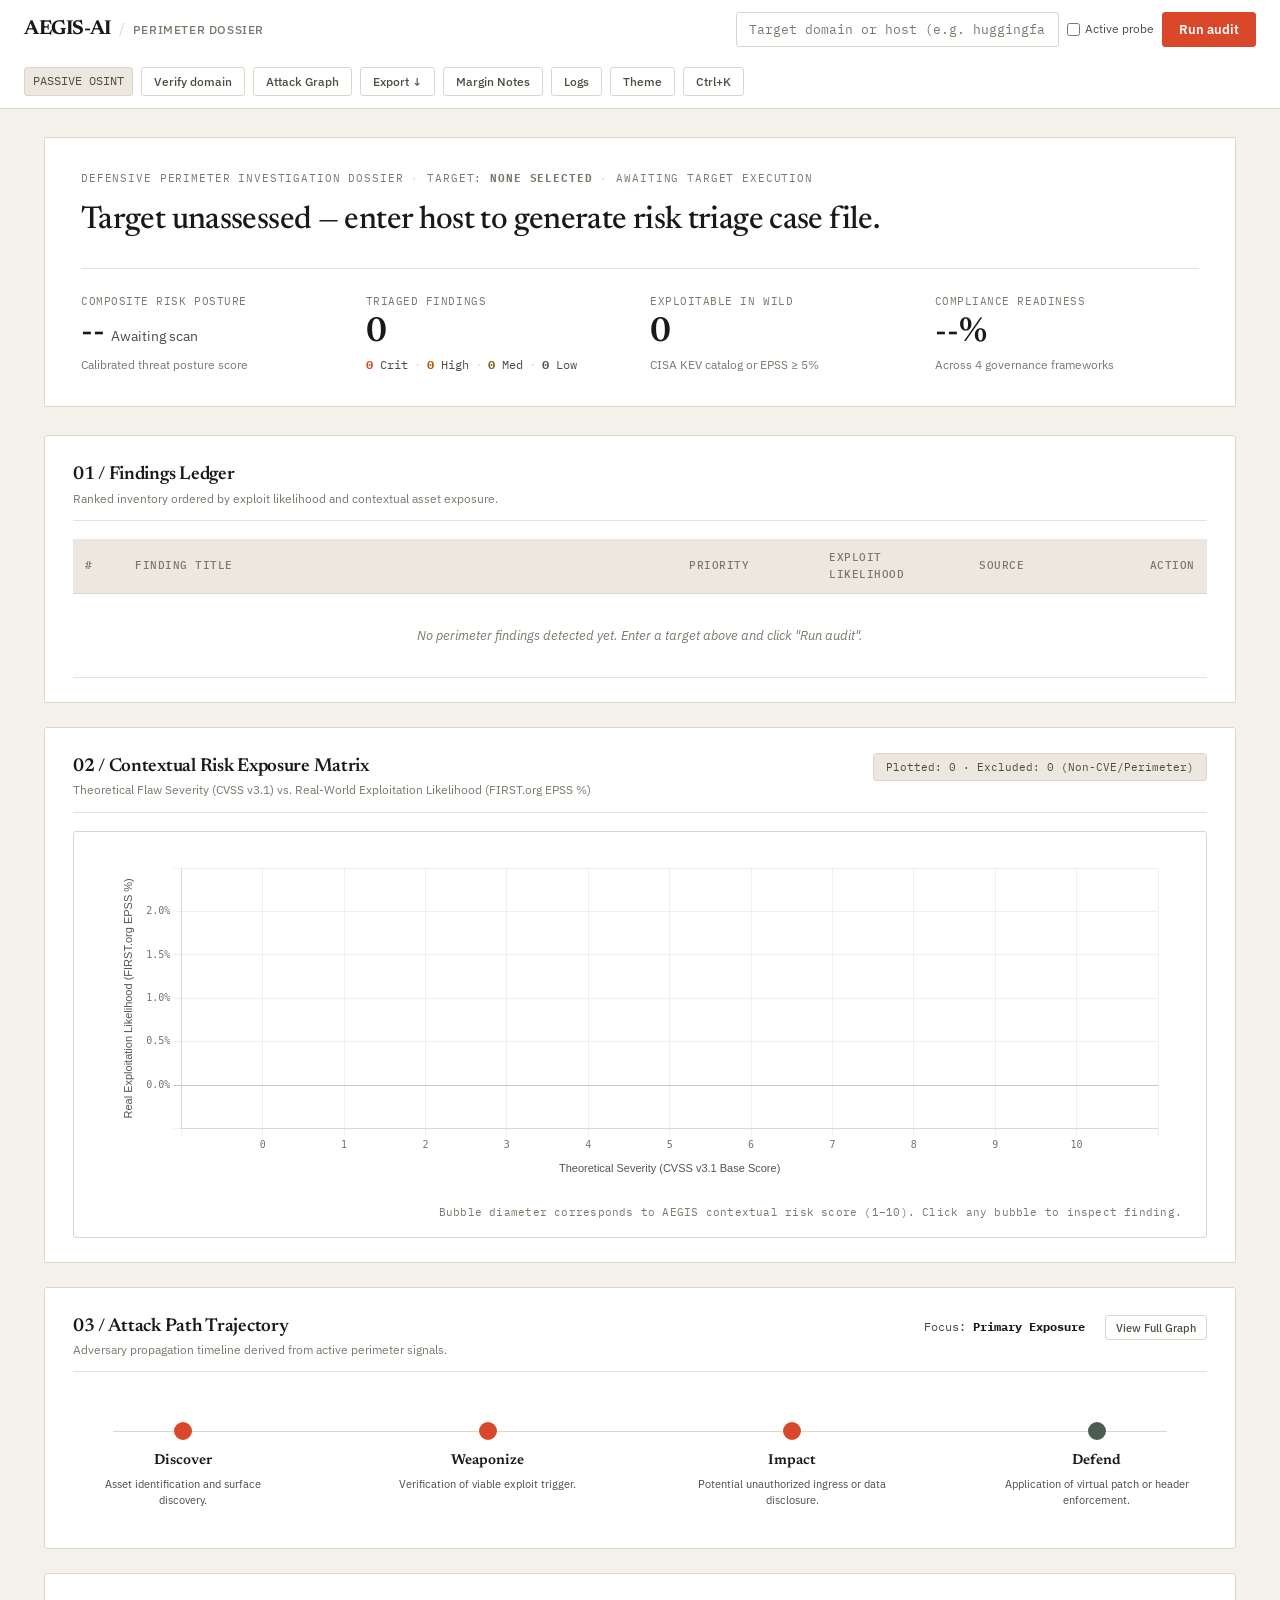
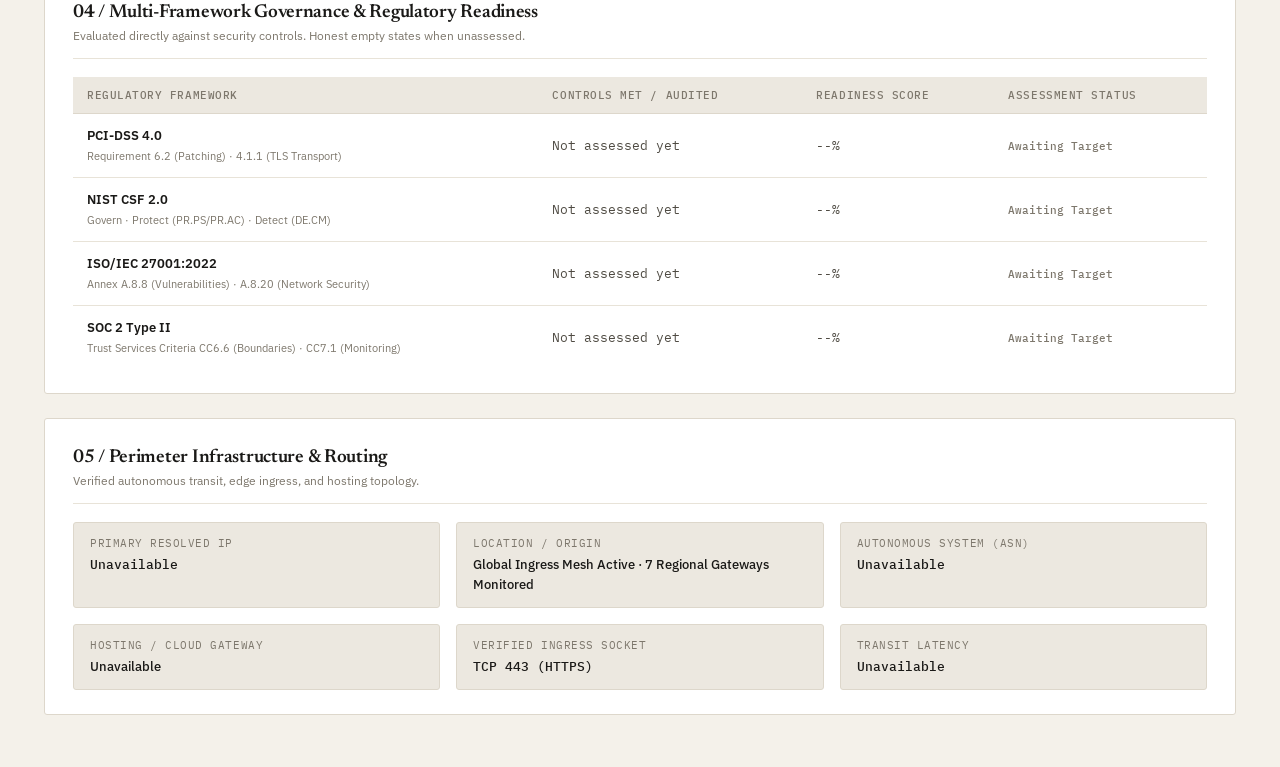
==== commit 6e822260: "Fix Contextual Risk Exposure Matrix visibility, bubble clipping, and scale - Prevent bubble clipping" ====
--- a/templates/index.html
+++ b/templates/index.html
@@ -202,11 +202,33 @@
             </div>
         </section>
 
+        <!-- SECTION 2: CONTEXTUAL RISK EXPOSURE MATRIX -->
+        <section class="dossier-section" aria-label="Contextual Risk Exposure Matrix">
+            <div class="section-header">
+                <div>
+                    <h2 class="section-title">02 / Contextual Risk Exposure Matrix</h2>
+                    <div class="section-subtitle">Theoretical Flaw Severity (CVSS v3.1) vs. Real-World Exploitation Likelihood (FIRST.org EPSS %)</div>
+                </div>
+                <div class="matrix-badge-container">
+                    <span id="matrixMetaBadge" class="mono matrix-meta-badge">Plotted: 0 &middot; Excluded: 0 (Non-CVE/Perimeter)</span>
+                </div>
+            </div>
+
+            <div class="matrix-card-wrapper">
+                <div class="matrix-canvas-container">
+                    <canvas id="riskMatrixChart"></canvas>
+                </div>
+                <div class="matrix-footnote mono">
+                    <span>Bubble diameter corresponds to AEGIS contextual risk score (1&ndash;10). Click any bubble to inspect finding.</span>
+                </div>
+            </div>
+        </section>
+
         <!-- SECTION 3: ATTACK PATH TIMELINE (Simple line with 4 labeled nodes) -->
         <section class="dossier-section" aria-label="Attack Path Timeline">
             <div class="section-header">
                 <div>
-                    <h2 class="section-title">02 / Attack Path Trajectory</h2>
+                    <h2 class="section-title">03 / Attack Path Trajectory</h2>
                     <div class="section-subtitle">Adversary propagation timeline derived from active perimeter signals.</div>
                 </div>
                 <div style="display: flex; align-items: center; gap: 14px;">
@@ -253,7 +275,7 @@
         <section class="dossier-section" aria-label="Regulatory Compliance">
             <div class="section-header">
                 <div>
-                    <h2 class="section-title">03 / Multi-Framework Governance &amp; Regulatory Readiness</h2>
+                    <h2 class="section-title">04 / Multi-Framework Governance &amp; Regulatory Readiness</h2>
                     <div class="section-subtitle">Evaluated directly against security controls. Honest empty states when unassessed.</div>
                 </div>
             </div>
@@ -314,7 +336,7 @@
         <section class="dossier-section" aria-label="Perimeter Infrastructure">
             <div class="section-header">
                 <div>
-                    <h2 class="section-title">04 / Perimeter Infrastructure &amp; Routing</h2>
+                    <h2 class="section-title">05 / Perimeter Infrastructure &amp; Routing</h2>
                     <div class="section-subtitle">Verified autonomous transit, edge ingress, and hosting topology.</div>
                 </div>
             </div>
@@ -349,9 +371,7 @@
             <!-- Elements preserved for JS backward compatibility without 3D canvas noise -->
             <div id="globe-container" style="display: none;" aria-hidden="true"></div>
             <button id="btnToggleGlobeSpin" style="display: none;" aria-hidden="true"></button>
-            <canvas id="riskMatrixChart" style="display: none;" aria-hidden="true"></canvas>
             <canvas id="threatRadarChart" style="display: none;" aria-hidden="true"></canvas>
-            <span id="matrixMetaBadge" style="display: none;" aria-hidden="true"></span>
             <button id="btnResetThreatRadar" style="display: none;" aria-hidden="true"></button>
         </section>
 
--- a/static/css/styles.css
+++ b/static/css/styles.css
@@ -814,6 +814,49 @@
     padding: 32px 16px !important;
     color: var(--ink-tertiary);
     font-style: italic;
+}
+
+/* ========================================================================= */
+/* 5B. CONTEXTUAL RISK EXPOSURE MATRIX CARD                                  */
+/* ========================================================================= */
+.matrix-card-wrapper {
+    background: var(--bg-surface);
+    border: 1px solid var(--border-rule);
+    border-radius: var(--radius-sm);
+    padding: 20px 24px 16px;
+    margin-top: 10px;
+}
+
+.matrix-canvas-container {
+    position: relative;
+    height: 340px;
+    width: 100%;
+}
+
+.matrix-footnote {
+    display: flex;
+    justify-content: flex-end;
+    font-size: 0.72rem;
+    color: var(--ink-tertiary);
+    margin-top: 12px;
+    letter-spacing: 0.02em;
+}
+
+.matrix-badge-container {
+    display: flex;
+    align-items: center;
+}
+
+.matrix-meta-badge {
+    display: inline-flex;
+    align-items: center;
+    font-size: 0.75rem;
+    padding: 4px 12px;
+    border-radius: var(--radius-sm);
+    background: var(--bg-subtle);
+    border: 1px solid var(--border-rule);
+    color: var(--ink-secondary);
+    white-space: nowrap;
 }
 
 /* ========================================================================= */
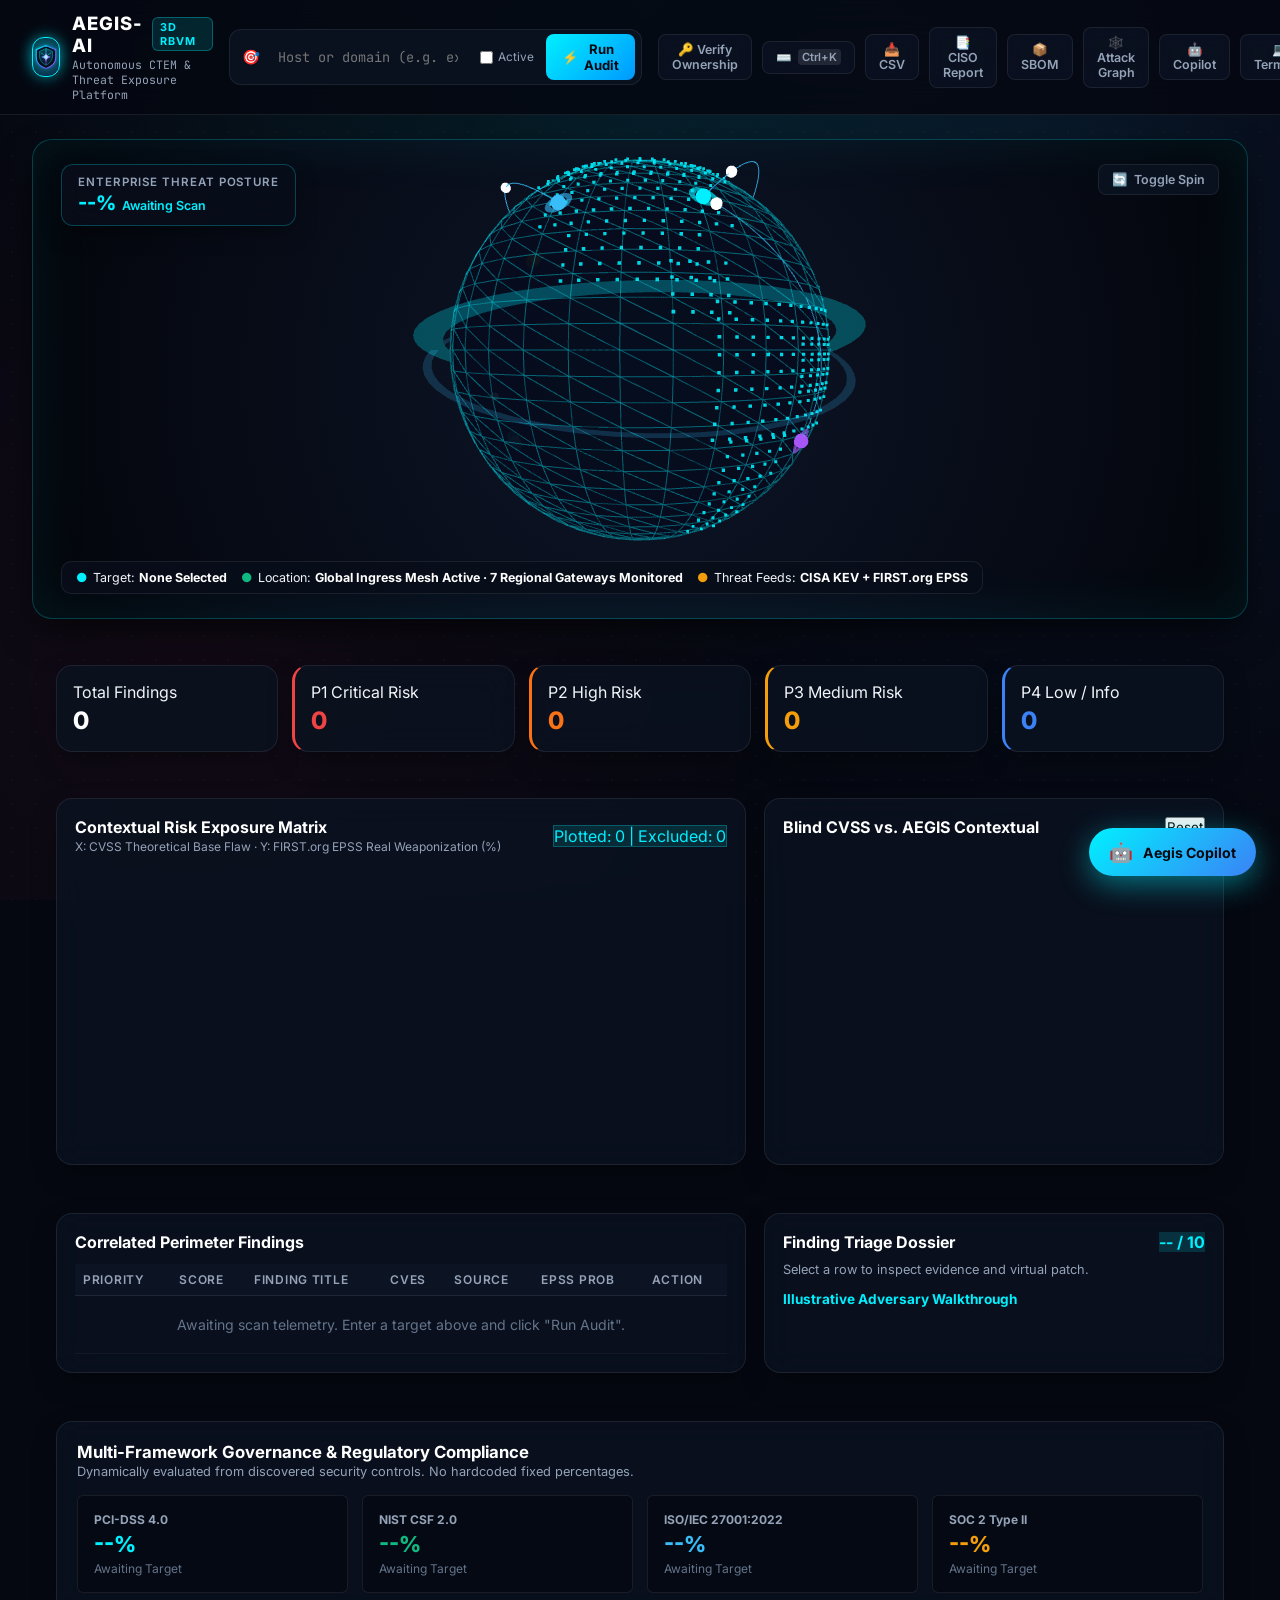
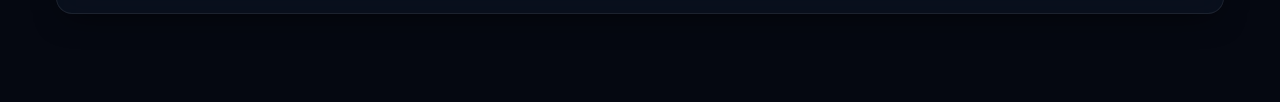
==== commit d887baef: "Restore initial blue cyberpunk design layout with 3D rotating cyber globe - Restored deep void #0508" ====
--- a/templates/index.html
+++ b/templates/index.html
@@ -1,431 +1,401 @@
 <!DOCTYPE html>
-<html lang="en" data-theme="light">
+<html lang="en">
 <head>
     <meta charset="UTF-8">
     <meta name="viewport" content="width=device-width, initial-scale=1.0">
-    <title>AEGIS-AI &mdash; Defensive Attack-Surface &amp; Vulnerability Triage Dossier</title>
+    <title>AEGIS-AI | Autonomous Attack Surface Risk-Based Vulnerability Management (RBVM)</title>
     
-    <!-- Favicon -->
+    <!-- Favicon & Brand Symbols -->
     <link rel="icon" type="image/svg+xml" href="/static/favicon.svg">
     <link rel="alternate icon" href="/favicon.ico">
-    <meta name="theme-color" content="#F4F1EA">
+    <meta name="theme-color" content="#050811">
     
-    <!-- Google Fonts: Newsreader (Editorial Serif Display), IBM Plex Sans (UI Sans), IBM Plex Mono (Data Mono) -->
+    <!-- Google Fonts & FontAwesome -->
     <link rel="preconnect" href="https://fonts.googleapis.com">
     <link rel="preconnect" href="https://fonts.gstatic.com" crossorigin>
-    <link href="https://fonts.googleapis.com/css2?family=IBM+Plex+Mono:ital,wght@0,400;0,500;0,600;1,400&family=IBM+Plex+Sans:ital,wght@0,400;0,500;0,600;0,700;1,400&family=Newsreader:ital,opsz,wght@0,6..72,400;0,6..72,500;0,6..72,600;0,6..72,700;1,6..72,400;1,6..72,600&display=swap" rel="stylesheet">
+    <link href="https://fonts.googleapis.com/css2?family=Inter:wght@300;400;500;600;700;800&family=JetBrains+Mono:wght@400;500;600;700&display=swap" rel="stylesheet">
     
-    <!-- Editorial Case File Stylesheet -->
-    <link rel="stylesheet" href="/static/css/styles.css?v=3.0">
-
-    <!-- Vendor Libraries (retained for backward-compatible chart instances) -->
+    <!-- Modular Stylesheet -->
+    <link rel="stylesheet" href="/static/css/styles.css?v=2.3">
+
+    <!-- Bundled Vendor Libraries -->
+    <script src="/static/js/three.min.js?v=2.3"></script>
     <script src="/static/js/chart.min.js?v=2.3"></script>
 </head>
 <body>
 
     <!-- Accessible Skip Link -->
-    <a href="#mainContent" class="skip-link">Skip to investigation report</a>
+    <a href="#mainContent" class="skip-link">Skip to main content</a>
 
     <!-- ========================================== -->
-    <!-- 1. TOP BAR (Clean, editorial, no emojis)   -->
+    <!-- TOP STICKY COMMAND BAR                     -->
     <!-- ========================================== -->
-    <header class="dossier-topbar" role="banner">
-        <div class="topbar-inner">
-            <!-- Product Wordmark -->
-            <div class="wordmark" id="brandBox" tabindex="0" role="button" aria-label="AEGIS-AI Home">
-                <span class="wordmark-title">AEGIS-AI</span>
-                <span class="wordmark-divider">/</span>
-                <span class="wordmark-sub">Perimeter Dossier</span>
-            </div>
-
-            <!-- Single Target Input & Primary "Run audit" Button -->
-            <div class="target-control-group">
-                <input type="text" id="scanTargetInput" class="target-input mono" placeholder="Target domain or host (e.g. huggingface.co)" aria-label="Target domain or host">
-                <label id="activeScanToggleContainer" class="mode-toggle" title="Active TCP port &amp; service probing (requires verified ownership)">
-                    <input type="checkbox" id="chkActiveScan">
-                    <span id="activeScanLabel">Active probe</span>
-                </label>
-                <button class="btn btn-primary" id="btnStartScan" aria-label="Run security audit">
-                    <span id="scanBtnText">Run audit</span>
-                    <span id="scanSpinner" style="display: none;" aria-hidden="true">&hellip;</span>
-                </button>
-            </div>
-
-            <!-- Plain Text Mode Indicator, Export Menu & Quick Toggles -->
-            <div class="topbar-actions">
-                <div class="mode-indicator" id="modePill" title="Operational safety gate mode">
-                    <span id="operationalModeBadge">PASSIVE OSINT</span>
-                </div>
-
-                <button class="btn btn-subtle" id="btnOpenVerification" title="Verify domain ownership to authorize active probing">Verify domain</button>
-                <button class="btn btn-subtle" id="btnOpenAttackGraph" title="View attack surface topology in this tab">Attack Graph</button>
-
-                <!-- Export Dropdown Menu (No row of emoji buttons) -->
-                <div class="export-dropdown" id="exportDropdownContainer">
-                    <button class="btn btn-subtle" id="btnExportMenuToggle" aria-haspopup="true" aria-expanded="false">Export &darr;</button>
-                    <div class="dropdown-menu" id="exportDropdownMenu">
-                        <button class="dropdown-item" id="btnExportCsv">Vulnerabilities (CSV)</button>
-                        <button class="dropdown-item" id="btnExportHtml">Executive Briefing (HTML)</button>
-                        <button class="dropdown-item" id="btnExportSbom">CycloneDX SBOM (JSON)</button>
-                        <button class="dropdown-item" id="btnExportJson">Raw Dossier (JSON)</button>
-                    </div>
-                </div>
-
-                <button class="btn btn-subtle" id="btnHeaderCopilot" title="Toggle analyst margin notes">Margin Notes</button>
-                <button class="btn btn-subtle" id="btnHeaderTerminal" title="Toggle audit progress logs">Logs</button>
-                <button class="btn btn-subtle" id="btnToggleTheme" title="Switch between warm off-white and warm charcoal theme">Theme</button>
-                <button class="btn btn-subtle mono" id="btnTogglePalette" title="Open command palette (Ctrl+K)">Ctrl+K</button>
+    <header role="banner">
+        <div class="brand-box" id="brandBox" style="cursor: pointer;">
+            <div class="brand-icon">
+                <img src="/static/favicon.svg" alt="AEGIS-AI Cyber Shield" width="26" height="26" style="display: block; filter: drop-shadow(0 0 8px rgba(0, 240, 255, 0.65));">
+            </div>
+            <div>
+                <div class="brand-title">
+                    AEGIS-AI
+                    <span class="brand-tag">3D RBVM</span>
+                </div>
+                <div style="font-size: 0.72rem; color: var(--text-muted); margin-top: 1px;" class="mono">
+                    Autonomous CTEM &amp; Threat Exposure Platform
+                </div>
+            </div>
+        </div>
+
+        <!-- Target Selector & Scan Launcher -->
+        <div class="target-bar">
+            <span style="font-size: 0.9rem; margin-left: 6px;" aria-hidden="true">🎯</span>
+            <input type="text" id="scanTargetInput" class="target-input mono" value="" placeholder="Host or domain (e.g. example.com)" aria-label="Target domain or IP address">
+            <label id="activeScanToggleContainer" title="Active TCP port & service probing (requires verified domain ownership or allowlist)" style="display: flex; align-items: center; gap: 5px; font-size: 0.74rem; color: #94a3b8; margin: 0 4px; cursor: pointer; user-select: none;">
+                <input type="checkbox" id="chkActiveScan" style="accent-color: #00f0ff; cursor: pointer;">
+                <span id="activeScanLabel">Active</span>
+            </label>
+            <button class="btn-scan" id="btnStartScan" aria-label="Run security audit">
+                <span id="scanSpinner">⚡</span>
+                <span id="scanBtnText">Run Audit</span>
+            </button>
+        </div>
+
+        <!-- Quick Action Tools Bar -->
+        <div class="header-actions">
+            <button class="btn-hud" id="btnOpenVerification" title="Verify Domain Ownership to Unlock Active Mode">
+                🔑 Verify Ownership
+            </button>
+            <button class="btn-hud mono" id="btnTogglePalette" title="Press Ctrl+K">
+                ⌨️ <span style="font-size: 0.7rem; background: rgba(255,255,255,0.1); padding: 1px 4px; border-radius: 4px;">Ctrl+K</span>
+            </button>
+            <button class="btn-hud" id="btnExportCsv" title="Download CSV">
+                📥 CSV
+            </button>
+            <button class="btn-hud" id="btnExportHtml" title="Download CISO HTML Report">
+                📑 CISO Report
+            </button>
+            <button class="btn-hud" id="btnExportSbom" title="CycloneDX v1.5 SBOM">
+                📦 SBOM
+            </button>
+            <button class="btn-hud" id="btnOpenAttackGraph" title="View Interactive Cyber Attack Surface Topology Network Graph">
+                🕸️ Attack Graph
+            </button>
+            <button class="btn-hud" id="btnHeaderCopilot" title="Toggle Aegis Copilot">
+                🤖 Copilot
+            </button>
+            <button class="btn-hud" id="btnHeaderTerminal" title="Toggle Live Console">
+                💻 Terminal
+            </button>
+
+            <!-- Server-Side Mode Gate Indicator -->
+            <div class="status-pill" id="modePill" title="Operational Mode determined by server safety gate">
+                <span class="status-dot"></span>
+                <span id="operationalModeBadge">PASSIVE OSINT</span>
             </div>
         </div>
     </header>
 
     <!-- ========================================== -->
-    <!-- 2. QUIET PROGRESS LINE (Named audit stages) -->
+    <!-- MAIN DASHBOARD CONTENT                     -->
     <!-- ========================================== -->
-    <div id="auditTerminal" class="quiet-audit-container">
-        <div class="quiet-audit-card">
-            <div class="quiet-audit-header">
-                <div class="quiet-stage-stepper">
-                    <span class="stage-step" id="stepDns"><span class="step-num">1</span> DNS</span>
-                    <span class="stage-sep">&rarr;</span>
-                    <span class="stage-step" id="stepTls"><span class="step-num">2</span> TLS</span>
-                    <span class="stage-sep">&rarr;</span>
-                    <span class="stage-step" id="stepHeaders"><span class="step-num">3</span> Headers</span>
-                    <span class="stage-sep">&rarr;</span>
-                    <span class="stage-step" id="stepCt"><span class="step-num">4</span> Certificates</span>
-                    <span class="stage-sep">&rarr;</span>
-                    <span class="stage-step" id="stepTriage"><span class="step-num">5</span> Intelligence</span>
-                </div>
-                <div class="quiet-audit-actions">
-                    <span class="quiet-status mono" id="terminalStatusBadge">Standby</span>
-                    <button class="btn-text-action" id="btnTerminalMinimize">Toggle log lines</button>
-                </div>
-            </div>
-            <div class="quiet-terminal-logs" id="terminalLogs">
-                <div class="quiet-log-line">Dossier ready. Enter target above and click "Run audit" to begin perimeter reconnaissance.</div>
-            </div>
+    <main id="mainContent" role="main">
+
+        <!-- LIVE AUDIT TELEMETRY STREAM TERMINAL -->
+        <div id="auditTerminal" class="audit-terminal-container">
+            <div class="terminal-bar">
+                <div class="terminal-left">
+                    <span class="terminal-dot red"></span>
+                    <span class="terminal-dot yellow"></span>
+                    <span class="terminal-dot green"></span>
+                    <span class="terminal-title">AEGIS-AI // REAL PERIMETER RECONNAISSANCE &amp; SYNTHESIS CONSOLE</span>
+                </div>
+                <div class="terminal-right">
+                    <span class="terminal-status-badge" id="terminalStatusBadge">
+                        <span class="pulse-indicator"></span> STANDBY
+                    </span>
+                    <button class="terminal-toggle-btn" id="btnTerminalMinimize" title="Toggle Console">_</button>
+                </div>
+            </div>
+            <div class="terminal-body" id="terminalLogs">
+                <div class="term-line prompt">&gt; System initialized. Awaiting target audit command...</div>
+            </div>
+        </div>
+
+        <!-- SECTION 1: ROTATING 3D CYBER GLOBE HERO -->
+        <section class="hero-stage" aria-label="3D Attack Surface Globe">
+            <div id="globe-container" style="width: 100%; height: 420px; position: relative;"></div>
+
+            <!-- 3D Globe HUD Overlays -->
+            <div class="hud-overlay">
+                <div class="hud-top">
+                    <div class="hud-badge">
+                        <span class="hud-badge-title">Enterprise Threat Posture</span>
+                        <div class="hud-badge-val">
+                            <span id="statComplianceScore" style="color: var(--cyan);">--%</span>
+                            <span class="unit" id="statComplianceGrade">Awaiting Scan</span>
+                        </div>
+                    </div>
+
+                    <div class="hud-controls">
+                        <button class="btn-hud" id="btnToggleGlobeSpin">
+                            🔄 <span>Toggle Spin</span>
+                        </button>
+                    </div>
+                </div>
+
+                <div class="hud-bottom">
+                    <div class="hud-telemetry-feed mono">
+                        <div class="hud-telemetry-item">
+                            <span style="color: var(--cyan);">●</span>
+                            <span>Target: <strong id="targetDisplay" style="color: #fff;">None Selected</strong></span>
+                        </div>
+                        <div class="hud-telemetry-item">
+                            <span style="color: var(--emerald);">●</span>
+                            <span>Location: <strong id="globeTargetLocation" style="color: #fff;">Awaiting Target</strong></span>
+                        </div>
+                        <div class="hud-telemetry-item">
+                            <span style="color: var(--amber);">●</span>
+                            <span>Threat Feeds: <strong style="color: #fff;">CISA KEV + FIRST.org EPSS</strong></span>
+                        </div>
+                    </div>
+                </div>
+            </div>
+        </section>
+
+        <!-- SECTION 2: EXECUTIVE METRIC CARDS -->
+        <div class="stats-ribbon" style="display: grid; grid-template-columns: repeat(5, 1fr); gap: 14px; margin: 18px 24px;">
+            <div class="glass-panel" style="padding: 16px;">
+                <div class="stat-label">Total Findings</div>
+                <div class="stat-val" id="statTotalFindings" style="font-size: 24px; font-weight: 800; color: #fff; margin-top: 4px;">0</div>
+            </div>
+            <div class="glass-panel" style="padding: 16px; border-left: 3px solid #ef4444;">
+                <div class="stat-label">P1 Critical Risk</div>
+                <div class="stat-val" id="statCritCount" style="font-size: 24px; font-weight: 800; color: #ef4444; margin-top: 4px;">0</div>
+            </div>
+            <div class="glass-panel" style="padding: 16px; border-left: 3px solid #f97316;">
+                <div class="stat-label">P2 High Risk</div>
+                <div class="stat-val" id="statHighCount" style="font-size: 24px; font-weight: 800; color: #f97316; margin-top: 4px;">0</div>
+            </div>
+            <div class="glass-panel" style="padding: 16px; border-left: 3px solid #f59e0b;">
+                <div class="stat-label">P3 Medium Risk</div>
+                <div class="stat-val" id="statMedCount" style="font-size: 24px; font-weight: 800; color: #f59e0b; margin-top: 4px;">0</div>
+            </div>
+            <div class="glass-panel" style="padding: 16px; border-left: 3px solid #3b82f6;">
+                <div class="stat-label">P4 Low / Info</div>
+                <div class="stat-val" id="statLowCount" style="font-size: 24px; font-weight: 800; color: #3b82f6; margin-top: 4px;">0</div>
+            </div>
+        </div>
+
+        <!-- SECTION 3: VISUAL EXPOSURE MATRIX & THREAT RADAR -->
+        <div style="display: grid; grid-template-columns: 3fr 2fr; gap: 18px; margin: 0 24px 20px 24px;">
+            <!-- Exposure Matrix -->
+            <div class="glass-panel" style="padding: 18px;">
+                <div style="display: flex; justify-content: space-between; align-items: center; margin-bottom: 12px;">
+                    <div>
+                        <h3 style="font-size: 1rem; font-weight: 700; color: #fff;">Contextual Risk Exposure Matrix</h3>
+                        <div style="font-size: 0.75rem; color: var(--text-muted); margin-top: 2px;">
+                            X: CVSS Theoretical Base Flaw &middot; Y: FIRST.org EPSS Real Weaponization (%)
+                        </div>
+                    </div>
+                    <span class="badge" id="matrixMetaBadge" style="background: rgba(0,240,255,0.12); color: #00f0ff; border: 1px solid rgba(0,240,255,0.25);">
+                        Plotted: 0 | Excluded: 0
+                    </span>
+                </div>
+                <div style="height: 280px; position: relative;">
+                    <canvas id="riskMatrixChart"></canvas>
+                </div>
+            </div>
+
+            <!-- Threat Radar -->
+            <div class="glass-panel" style="padding: 18px;">
+                <div style="display: flex; justify-content: space-between; align-items: center; margin-bottom: 12px;">
+                    <h3 style="font-size: 1rem; font-weight: 700; color: #fff;">Blind CVSS vs. AEGIS Contextual</h3>
+                    <button class="btn btn-secondary btn-sm" id="btnResetThreatRadar">Reset</button>
+                </div>
+                <div style="height: 280px; position: relative;">
+                    <canvas id="threatRadarChart"></canvas>
+                </div>
+            </div>
+        </div>
+
+        <!-- SECTION 4: FINDINGS TRIAGE TABLE & ATTACK SIMULATOR -->
+        <div style="display: grid; grid-template-columns: 3fr 2fr; gap: 18px; margin: 0 24px 20px 24px;">
+            <!-- Findings Table -->
+            <div class="glass-panel" style="padding: 18px;">
+                <h3 style="font-size: 1rem; font-weight: 700; color: #fff; margin-bottom: 12px;">Correlated Perimeter Findings</h3>
+                <div style="overflow-x: auto; max-height: 400px;">
+                    <table class="table-triage" style="width: 100%; border-collapse: collapse;">
+                        <thead>
+                            <tr style="border-bottom: 1px solid rgba(255,255,255,0.1); text-align: left; font-size: 0.75rem; color: #94a3b8;">
+                                <th style="padding: 8px;">Priority</th>
+                                <th style="padding: 8px;">Score</th>
+                                <th style="padding: 8px;">Finding Title</th>
+                                <th style="padding: 8px;">CVEs</th>
+                                <th style="padding: 8px;">Source</th>
+                                <th style="padding: 8px;">EPSS Prob</th>
+                                <th style="padding: 8px;">Action</th>
+                            </tr>
+                        </thead>
+                        <tbody id="findingsTableBody">
+                            <tr><td colspan="7" style="padding: 20px; text-align: center; color: #64748b;">Awaiting scan telemetry. Enter a target above and click "Run Audit".</td></tr>
+                        </tbody>
+                    </table>
+                </div>
+            </div>
+
+            <!-- Selected Finding & Attack Simulator -->
+            <div class="glass-panel" style="padding: 18px;">
+                <div style="display: flex; justify-content: space-between; align-items: center; margin-bottom: 10px;">
+                    <h3 style="font-size: 1rem; font-weight: 700; color: #fff;" id="selectedFindingTitle">Finding Triage Dossier</h3>
+                    <span class="badge" id="selectedFindingScore" style="background: rgba(0,240,255,0.15); color: #00f0ff; font-weight: 700;">-- / 10</span>
+                </div>
+                <div style="font-size: 0.8rem; color: #94a3b8; margin-bottom: 8px;" id="selectedFindingDesc">Select a row to inspect evidence and virtual patch.</div>
+                
+                <h4 style="font-size: 0.85rem; color: #00f0ff; margin-top: 14px; margin-bottom: 8px;">Illustrative Adversary Walkthrough</h4>
+                <div id="attackSimulatorContainer" style="display: flex; flex-direction: column; gap: 8px;"></div>
+            </div>
+        </div>
+
+        <!-- SECTION 5: MULTI-FRAMEWORK COMPLIANCE GOVERNANCE -->
+        <div class="glass-panel" style="margin: 0 24px 24px 24px; padding: 20px;">
+            <div style="display: flex; justify-content: space-between; align-items: center; margin-bottom: 16px;">
+                <div>
+                    <h3 style="font-size: 1.05rem; font-weight: 700; color: #fff;">Multi-Framework Governance &amp; Regulatory Compliance</h3>
+                    <div style="font-size: 0.8rem; color: var(--text-muted); margin-top: 2px;">
+                        Dynamically evaluated from discovered security controls. No hardcoded fixed percentages.
+                    </div>
+                </div>
+            </div>
+
+            <div style="display: grid; grid-template-columns: repeat(4, 1fr); gap: 14px;">
+                <div class="compliance-card" style="background: rgba(5,8,17,0.7); border: 1px solid rgba(255,255,255,0.08); padding: 16px; border-radius: 6px;">
+                    <div style="font-size: 0.75rem; color: #94a3b8; font-weight: 700;">PCI-DSS 4.0</div>
+                    <div style="font-size: 22px; font-weight: 800; color: #00f0ff; margin: 4px 0;" id="compPciScore">--%</div>
+                    <div style="font-size: 0.75rem; color: #64748b;" id="compPciPass">Awaiting Target</div>
+                </div>
+
+                <div class="compliance-card" style="background: rgba(5,8,17,0.7); border: 1px solid rgba(255,255,255,0.08); padding: 16px; border-radius: 6px;">
+                    <div style="font-size: 0.75rem; color: #94a3b8; font-weight: 700;">NIST CSF 2.0</div>
+                    <div style="font-size: 22px; font-weight: 800; color: #10b981; margin: 4px 0;" id="compNistScore">--%</div>
+                    <div style="font-size: 0.75rem; color: #64748b;" id="compNistPass">Awaiting Target</div>
+                </div>
+
+                <div class="compliance-card" style="background: rgba(5,8,17,0.7); border: 1px solid rgba(255,255,255,0.08); padding: 16px; border-radius: 6px;">
+                    <div style="font-size: 0.75rem; color: #94a3b8; font-weight: 700;">ISO/IEC 27001:2022</div>
+                    <div style="font-size: 22px; font-weight: 800; color: #38bdf8; margin: 4px 0;" id="compIsoScore">--%</div>
+                    <div style="font-size: 0.75rem; color: #64748b;" id="compIsoPass">Awaiting Target</div>
+                </div>
+
+                <div class="compliance-card" style="background: rgba(5,8,17,0.7); border: 1px solid rgba(255,255,255,0.08); padding: 16px; border-radius: 6px;">
+                    <div style="font-size: 0.75rem; color: #94a3b8; font-weight: 700;">SOC 2 Type II</div>
+                    <div style="font-size: 22px; font-weight: 800; color: #f59e0b; margin: 4px 0;" id="compSoc2Score">--%</div>
+                    <div style="font-size: 0.75rem; color: #64748b;" id="compSoc2Pass">Awaiting Target</div>
+                </div>
+            </div>
+        </div>
+
+    </main>
+
+    <!-- FLOATING LAUNCHER FAB (shown when copilot dock is closed) -->
+    <button class="copilot-fab" id="copilotFab" aria-label="Open Aegis Copilot" style="display: flex;">
+        <span style="font-size: 1.2rem;">🤖</span>
+        <span>Aegis Copilot</span>
+    </button>
+
+    <!-- AEGIS COPILOT INTERACTIVE CHAT DOCK -->
+    <div id="copilotDrawer" class="copilot-drawer" style="display: none;">
+        <div class="copilot-header">
+            <div class="copilot-header-info">
+                <span class="copilot-header-icon">🤖</span>
+                <div>
+                    <div class="copilot-header-title">
+                        Aegis Copilot
+                        <span class="copilot-status-dot" title="SOC Guardrail Active"></span>
+                    </div>
+                    <div class="copilot-header-sub">Grounded Defensive SOC Assistant</div>
+                </div>
+            </div>
+            <div class="copilot-header-actions">
+                <button class="copilot-control-btn" id="btnCopilotMinimize" title="Minimize" aria-label="Minimize Copilot">_</button>
+                <button class="copilot-control-btn" id="btnCopilotClose" title="Close" aria-label="Close Copilot">&times;</button>
+            </div>
+        </div>
+        <div class="copilot-messages" id="copilotMessages"></div>
+        <div class="copilot-chips" id="copilotChips">
+            <button class="chip" data-prompt="Summarize top findings">🛡️ Summary</button>
+            <button class="chip" data-prompt="What is our NIST compliance readiness?">📋 Compliance</button>
+            <button class="chip" data-prompt="Provide Nginx virtual patch">🛠️ Patch Config</button>
+            <button class="chip" data-prompt="Explain risk scoring formula">📐 Scoring Formula</button>
+        </div>
+        <div class="copilot-input-bar">
+            <input type="text" id="copilotInput" placeholder="Ask Aegis Copilot..." aria-label="Copilot input prompt">
+            <button id="btnCopilotSend">Send</button>
         </div>
     </div>
 
-    <!-- ========================================== -->
-    <!-- 3. MAIN DOSSIER CONTENT                    -->
-    <!-- ========================================== -->
-    <main id="mainContent" class="dossier-main" role="main">
-
-        <!-- SECTION 1: VERDICT HEADER & LARGE NUMERALS -->
-        <section class="dossier-verdict-section" aria-label="Investigation Verdict">
-            <div class="dossier-verdict-eyebrow">
-                <span>DEFENSIVE PERIMETER INVESTIGATION DOSSIER</span>
-                <span class="dossier-meta-sep">&middot;</span>
-                <span>TARGET: <strong id="targetDisplay" class="mono">None Selected</strong></span>
-                <span class="dossier-meta-sep">&middot;</span>
-                <span id="verdictTimestamp">Awaiting target execution</span>
-            </div>
-
-            <!-- Plain-Language Verdict Sentence -->
-            <h1 class="verdict-sentence" id="verdictSentence">
-                Target unassessed &mdash; enter host to generate risk triage case file.
-            </h1>
-
-            <!-- 4 Large Executive Numerals -->
-            <div class="dossier-numerals-grid">
-                <!-- Numeral 1: Composite Risk Score -->
-                <div class="numeral-card">
-                    <div class="numeral-header">COMPOSITE RISK POSTURE</div>
-                    <div class="numeral-value-group">
-                        <span class="numeral-large mono" id="statComplianceScore">--</span>
-                        <span class="numeral-unit" id="statComplianceGrade">Awaiting scan</span>
-                    </div>
-                    <div class="numeral-subtext">Calibrated threat posture score</div>
-                </div>
-
-                <!-- Numeral 2: Triaged Findings Breakdown -->
-                <div class="numeral-card">
-                    <div class="numeral-header">TRIAGED FINDINGS</div>
-                    <div class="numeral-large mono" id="statTotalFindings">0</div>
-                    <div class="numeral-breakdown">
-                        <span class="sev-tag crit"><strong id="statCritCount">0</strong> Crit</span>
-                        <span class="sev-sep">&middot;</span>
-                        <span class="sev-tag high"><strong id="statHighCount">0</strong> High</span>
-                        <span class="sev-sep">&middot;</span>
-                        <span class="sev-tag med"><strong id="statMedCount">0</strong> Med</span>
-                        <span class="sev-sep">&middot;</span>
-                        <span class="sev-tag low"><strong id="statLowCount">0</strong> Low</span>
-                    </div>
-                </div>
-
-                <!-- Numeral 3: Exploitable in the Wild -->
-                <div class="numeral-card">
-                    <div class="numeral-header">EXPLOITABLE IN WILD</div>
-                    <div class="numeral-large mono" id="statExploitableCount">0</div>
-                    <div class="numeral-subtext">CISA KEV catalog or EPSS &ge; 5%</div>
-                </div>
-
-                <!-- Numeral 4: Compliance Readiness -->
-                <div class="numeral-card">
-                    <div class="numeral-header">COMPLIANCE READINESS</div>
-                    <div class="numeral-large mono" id="statReadinessScore">--%</div>
-                    <div class="numeral-subtext">Across 4 governance frameworks</div>
-                </div>
-            </div>
-        </section>
-
-        <!-- SECTION 2: FINDINGS LEDGER -->
-        <section class="dossier-section" aria-label="Findings Ledger">
-            <div class="section-header">
-                <div>
-                    <h2 class="section-title">01 / Findings Ledger</h2>
-                    <div class="section-subtitle">Ranked inventory ordered by exploit likelihood and contextual asset exposure.</div>
-                </div>
-            </div>
-
-            <div class="ledger-table-wrapper">
-                <table class="ledger-table">
-                    <thead>
-                        <tr>
-                            <th style="width: 50px;">#</th>
-                            <th>Finding Title</th>
-                            <th style="width: 140px;">Priority</th>
-                            <th style="width: 150px;">Exploit Likelihood</th>
-                            <th style="width: 140px;">Source</th>
-                            <th style="width: 100px; text-align: right;">Action</th>
-                        </tr>
-                    </thead>
-                    <tbody id="findingsTableBody">
-                        <tr>
-                            <td colspan="6" class="ledger-empty-cell">
-                                No perimeter findings detected yet. Enter a target above and click "Run audit".
-                            </td>
-                        </tr>
-                    </tbody>
-                </table>
-            </div>
-        </section>
-
-        <!-- SECTION 2: CONTEXTUAL RISK EXPOSURE MATRIX -->
-        <section class="dossier-section" aria-label="Contextual Risk Exposure Matrix">
-            <div class="section-header">
-                <div>
-                    <h2 class="section-title">02 / Contextual Risk Exposure Matrix</h2>
-                    <div class="section-subtitle">Theoretical Flaw Severity (CVSS v3.1) vs. Real-World Exploitation Likelihood (FIRST.org EPSS %)</div>
-                </div>
-                <div class="matrix-badge-container">
-                    <span id="matrixMetaBadge" class="mono matrix-meta-badge">Plotted: 0 &middot; Excluded: 0 (Non-CVE/Perimeter)</span>
-                </div>
-            </div>
-
-            <div class="matrix-card-wrapper">
-                <div class="matrix-canvas-container">
-                    <canvas id="riskMatrixChart"></canvas>
-                </div>
-                <div class="matrix-footnote mono">
-                    <span>Bubble diameter corresponds to AEGIS contextual risk score (1&ndash;10). Click any bubble to inspect finding.</span>
-                </div>
-            </div>
-        </section>
-
-        <!-- SECTION 3: ATTACK PATH TIMELINE (Simple line with 4 labeled nodes) -->
-        <section class="dossier-section" aria-label="Attack Path Timeline">
-            <div class="section-header">
-                <div>
-                    <h2 class="section-title">03 / Attack Path Trajectory</h2>
-                    <div class="section-subtitle">Adversary propagation timeline derived from active perimeter signals.</div>
-                </div>
-                <div style="display: flex; align-items: center; gap: 14px;">
-                    <div class="mono" style="font-size: 0.8rem; color: var(--ink-secondary);">
-                        Focus: <strong id="selectedFindingTitle" style="color: var(--ink-primary);">Primary Exposure</strong>
-                        <span id="selectedFindingScore" style="color: var(--ink-tertiary); margin-left: 6px;"></span>
-                    </div>
-                    <button class="btn btn-subtle btn-sm" id="btnOpenAttackGraphSection" title="View interactive topology graph in this tab">View Full Graph</button>
-                </div>
-            </div>
-
-            <!-- Legacy fields retained for JS backwards compatibility -->
-            <div id="selectedFindingDesc" style="display: none;" aria-hidden="true"></div>
-            <div id="selectedFindingEvidence" style="display: none;" aria-hidden="true"></div>
-            <div id="selectedFindingAction" style="display: none;" aria-hidden="true"></div>
-
-            <div class="attack-timeline-wrapper" id="attackSimulatorContainer">
-                <div class="attack-path-line-container">
-                    <div class="attack-stop-node active">
-                        <div class="stop-marker"></div>
-                        <div class="stop-title">Discover</div>
-                        <div class="stop-desc">Asset identification and surface discovery.</div>
-                    </div>
-                    <div class="attack-stop-node active">
-                        <div class="stop-marker"></div>
-                        <div class="stop-title">Weaponize</div>
-                        <div class="stop-desc">Verification of viable exploit trigger.</div>
-                    </div>
-                    <div class="attack-stop-node active">
-                        <div class="stop-marker"></div>
-                        <div class="stop-title">Impact</div>
-                        <div class="stop-desc">Potential unauthorized ingress or data disclosure.</div>
-                    </div>
-                    <div class="attack-stop-node defend">
-                        <div class="stop-marker"></div>
-                        <div class="stop-title">Defend</div>
-                        <div class="stop-desc">Application of virtual patch or header enforcement.</div>
-                    </div>
-                </div>
-            </div>
-        </section>
-
-        <!-- SECTION 4: COMPACT COMPLIANCE GOVERNANCE TABLE -->
-        <section class="dossier-section" aria-label="Regulatory Compliance">
-            <div class="section-header">
-                <div>
-                    <h2 class="section-title">04 / Multi-Framework Governance &amp; Regulatory Readiness</h2>
-                    <div class="section-subtitle">Evaluated directly against security controls. Honest empty states when unassessed.</div>
-                </div>
-            </div>
-
-            <div class="compliance-table-wrapper">
-                <table class="compliance-table">
-                    <thead>
-                        <tr>
-                            <th>Regulatory Framework</th>
-                            <th>Controls Met / Audited</th>
-                            <th>Readiness Score</th>
-                            <th>Assessment Status</th>
-                        </tr>
-                    </thead>
-                    <tbody>
-                        <tr>
-                            <td>
-                                <span class="framework-name">PCI-DSS 4.0</span>
-                                <span class="framework-sub">Requirement 6.2 (Patching) &middot; 4.1.1 (TLS Transport)</span>
-                            </td>
-                            <td id="compPciPass" class="mono">Not assessed yet</td>
-                            <td id="compPciScore" class="mono">--%</td>
-                            <td id="compPciStatus" class="status-pill-clean empty">Awaiting Target</td>
-                        </tr>
-                        <tr>
-                            <td>
-                                <span class="framework-name">NIST CSF 2.0</span>
-                                <span class="framework-sub">Govern &middot; Protect (PR.PS/PR.AC) &middot; Detect (DE.CM)</span>
-                            </td>
-                            <td id="compNistPass" class="mono">Not assessed yet</td>
-                            <td id="compNistScore" class="mono">--%</td>
-                            <td id="compNistStatus" class="status-pill-clean empty">Awaiting Target</td>
-                        </tr>
-                        <tr>
-                            <td>
-                                <span class="framework-name">ISO/IEC 27001:2022</span>
-                                <span class="framework-sub">Annex A.8.8 (Vulnerabilities) &middot; A.8.20 (Network Security)</span>
-                            </td>
-                            <td id="compIsoPass" class="mono">Not assessed yet</td>
-                            <td id="compIsoScore" class="mono">--%</td>
-                            <td id="compIsoStatus" class="status-pill-clean empty">Awaiting Target</td>
-                        </tr>
-                        <tr>
-                            <td>
-                                <span class="framework-name">SOC 2 Type II</span>
-                                <span class="framework-sub">Trust Services Criteria CC6.6 (Boundaries) &middot; CC7.1 (Monitoring)</span>
-                            </td>
-                            <td id="compSoc2Pass" class="mono">Not assessed yet</td>
-                            <td id="compSoc2Score" class="mono">--%</td>
-                            <td id="compSoc2Status" class="status-pill-clean empty">Awaiting Target</td>
-                        </tr>
-                    </tbody>
-                </table>
-            </div>
-        </section>
-
-        <!-- SECTION 5: INFRASTRUCTURE & ROUTING TEXT CARD -->
-        <section class="dossier-section" aria-label="Perimeter Infrastructure">
-            <div class="section-header">
-                <div>
-                    <h2 class="section-title">05 / Perimeter Infrastructure &amp; Routing</h2>
-                    <div class="section-subtitle">Verified autonomous transit, edge ingress, and hosting topology.</div>
-                </div>
-            </div>
-
-            <div class="infra-grid">
-                <div class="infra-item">
-                    <span class="infra-label">Primary Resolved IP</span>
-                    <span class="infra-val mono" id="infraResolvedIp">Unavailable</span>
-                </div>
-                <div class="infra-item">
-                    <span class="infra-label">Location / Origin</span>
-                    <span class="infra-val" id="globeTargetLocation">Unavailable</span>
-                </div>
-                <div class="infra-item">
-                    <span class="infra-label">Autonomous System (ASN)</span>
-                    <span class="infra-val mono" id="infraAsn">Unavailable</span>
-                </div>
-                <div class="infra-item">
-                    <span class="infra-label">Hosting / Cloud Gateway</span>
-                    <span class="infra-val" id="infraDatacenter">Unavailable</span>
-                </div>
-                <div class="infra-item">
-                    <span class="infra-label">Verified Ingress Socket</span>
-                    <span class="infra-val mono" id="infraIngress">TCP 443 (HTTPS)</span>
-                </div>
-                <div class="infra-item">
-                    <span class="infra-label">Transit Latency</span>
-                    <span class="infra-val mono" id="infraLatency">Unavailable</span>
-                </div>
-            </div>
-
-            <!-- Elements preserved for JS backward compatibility without 3D canvas noise -->
-            <div id="globe-container" style="display: none;" aria-hidden="true"></div>
-            <button id="btnToggleGlobeSpin" style="display: none;" aria-hidden="true"></button>
-            <canvas id="threatRadarChart" style="display: none;" aria-hidden="true"></canvas>
-            <button id="btnResetThreatRadar" style="display: none;" aria-hidden="true"></button>
-        </section>
-
-    </main>
-
-    <!-- ========================================== -->
-    <!-- 4. COPILOT MARGIN NOTES (Slide-over panel) -->
-    <!-- ========================================== -->
-    <aside id="copilotDrawer" class="margin-notes-panel" aria-label="Analyst Margin Notes" style="display: none;">
-        <div class="margin-notes-header">
-            <div>
-                <h3 class="margin-notes-title">Analyst Margin Notes</h3>
-                <div class="margin-notes-subtitle">Grounded defensive triage &middot; Contextual queries</div>
-            </div>
-            <div class="margin-notes-actions">
-                <button class="btn-text-action" id="btnCopilotMinimize" title="Minimize">&minus;</button>
-                <button class="btn-text-action" id="btnCopilotClose" title="Close" aria-label="Close notes">&times;</button>
-            </div>
-        </div>
-
-        <div class="margin-notes-body">
-            <div class="margin-notes-suggested">
-                <span class="suggested-title">SUGGESTED INVESTIGATION QUERIES</span>
-                <div class="copilot-chips" id="copilotChips">
-                    <button class="text-query-link chip" data-prompt="Summarize top findings and immediate action items">Summarize top findings</button>
-                    <button class="text-query-link chip" data-prompt="What are our primary regulatory compliance gaps?">Audit regulatory compliance</button>
-                    <button class="text-query-link chip" data-prompt="Provide Nginx and Apache virtual patches for active findings">Generate virtual patch rules</button>
-                    <button class="text-query-link chip" data-prompt="Explain the contextual risk scoring formula and EPSS percentile">Explain risk methodology</button>
-                </div>
-            </div>
-
-            <div class="copilot-messages" id="copilotMessages" role="log" aria-live="polite"></div>
-        </div>
-
-        <div class="margin-notes-footer">
-            <div class="margin-notes-input-box">
-                <input type="text" id="copilotInput" placeholder="Ask question about this dossier..." aria-label="Copilot prompt">
-                <button class="btn btn-primary btn-sm" id="btnCopilotSend">Ask</button>
-            </div>
-        </div>
-    </aside>
-
-    <!-- Hidden launcher FAB retained for JS compatibility without floating bubble -->
-    <button id="copilotFab" style="display: none;" aria-hidden="true"></button>
-
-    <!-- ========================================== -->
-    <!-- 5. IN-TAB ATTACK GRAPH MODAL               -->
-    <!-- ========================================== -->
-    <div id="attackGraphModal" class="modal-backdrop" style="display: none;" role="dialog" aria-modal="true" aria-labelledby="attackGraphModalTitle">
-        <div class="modal-box modal-xl">
+    <!-- DOMAIN OWNERSHIP VERIFICATION MODAL -->
+    <div id="verificationModal" class="modal-backdrop" style="display: none;">
+        <div class="modal-box">
+            <div class="modal-header">
+                <h3>Domain Ownership Verification</h3>
+                <button class="modal-close" id="btnCloseVerificationModal">&times;</button>
+            </div>
+            <div id="verificationModalBody" style="padding: 16px;"></div>
+        </div>
+    </div>
+
+    <!-- REMEDIATION & VIRTUAL PATCHING MODAL -->
+    <div id="remediationModal" class="modal-backdrop" style="display: none;">
+        <div class="modal-box" style="max-width: 720px; width: 90%;">
             <div class="modal-header">
                 <div>
-                    <h3 id="attackGraphModalTitle" class="modal-title">Attack Surface Topology Graph</h3>
-                    <div class="modal-subtitle">Interactive perimeter asset and ingress exposure graph for current target</div>
+                    <h3 id="remediationModalTitle">🛠️ Security Remediation &amp; Virtual Patching</h3>
+                    <div style="font-size: 0.75rem; color: #94a3b8; margin-top: 2px;" id="remediationModalSubtitle">Production hardening rules &amp; configurations</div>
+                </div>
+                <button class="modal-close" id="btnCloseRemediationModal">&times;</button>
+            </div>
+            <div id="remediationModalBody" style="padding: 16px;">
+                <div style="display: flex; gap: 8px; border-bottom: 1px solid rgba(255,255,255,0.1); padding-bottom: 10px; margin-bottom: 12px; flex-wrap: wrap;" id="remediationTabs">
+                    <button class="btn btn-sm btn-primary tab-btn" data-tab="nginx">Nginx</button>
+                    <button class="btn btn-sm btn-secondary tab-btn" data-tab="apache">Apache</button>
+                    <button class="btn btn-sm btn-secondary tab-btn" data-tab="caddy">Caddy</button>
+                    <button class="btn btn-sm btn-secondary tab-btn" data-tab="helmet">Helmet (Node.js)</button>
+                    <button class="btn btn-sm btn-secondary tab-btn" data-tab="waf">WAF Rules</button>
+                </div>
+                <div style="position: relative;">
+                    <div style="display: flex; justify-content: flex-end; margin-bottom: 6px;">
+                        <button class="btn btn-secondary btn-sm" id="btnCopyRemediation">📋 Copy Configuration</button>
+                    </div>
+                    <pre id="remediationCodeDisplay" style="background: #030712; border: 1px solid rgba(0, 240, 255, 0.2); border-radius: 6px; padding: 14px; font-family: 'JetBrains Mono', Consolas, monospace; font-size: 0.8rem; color: #38bdf8; max-height: 320px; overflow: auto; white-space: pre-wrap; line-height: 1.5;"></pre>
+                </div>
+                <div id="remediationFindingNote" style="margin-top: 12px; font-size: 0.8rem; color: #cbd5e1; background: rgba(0, 240, 255, 0.05); padding: 10px; border-radius: 4px; border-left: 3px solid #00f0ff;"></div>
+            </div>
+        </div>
+    </div>
+
+    <!-- COMMAND PALETTE MODAL (Ctrl+K) -->
+    <div id="commandPaletteModal" class="modal-backdrop" style="display: none;">
+        <div class="modal-box" style="max-width: 500px;">
+            <input type="text" id="paletteSearchInput" placeholder="Type a command or jump to section..." style="width: 100%; background: #030712; border: 1px solid #00f0ff; color: #fff; padding: 12px; border-radius: 4px; font-size: 0.9rem;">
+            <div style="margin-top: 10px; display: flex; flex-direction: column; gap: 6px;" id="paletteResults">
+                <div class="palette-item" data-action="attack-graph">🕸️ Open Attack Surface Topology Graph</div>
+                <div class="palette-item" data-action="model-routing">⚡ Inspect Model Routing Architecture</div>
+                <div class="palette-item" data-action="terminal">💻 Open Telemetry Terminal</div>
+                <div class="palette-item" data-action="ciso">📑 Generate CISO Executive Report</div>
+                <div class="palette-item" data-action="csv">📥 Download Vulnerability CSV</div>
+                <div class="palette-item" data-action="sbom">📦 Download CycloneDX v1.5 SBOM</div>
+                <div class="palette-item" data-action="verify">🔑 Verify Domain Ownership</div>
+            </div>
+        </div>
+    </div>
+
+    <!-- IN-TAB ATTACK GRAPH MODAL -->
+    <div id="attackGraphModal" class="modal-backdrop" style="display: none;" role="dialog" aria-modal="true" aria-labelledby="attackGraphModalTitle">
+        <div class="modal-box" style="max-width: 1100px; width: 95%;">
+            <div class="modal-header">
+                <div>
+                    <h3 id="attackGraphModalTitle" style="color: #fff; font-size: 1.1rem; font-weight: 700;">🕸️ Cyber Attack Surface Network Graph</h3>
+                    <div style="font-size: 0.75rem; color: #94a3b8; margin-top: 2px;">Interactive Bayesian exploit paths &amp; perimeter ingress topology</div>
                 </div>
                 <button class="modal-close" id="btnCloseAttackGraphModal" aria-label="Close attack graph">&times;</button>
             </div>
@@ -435,75 +405,16 @@
         </div>
     </div>
 
-    <!-- ========================================== -->
-    <!-- 6. DOMAIN VERIFICATION MODAL               -->
-    <!-- ========================================== -->
-    <div id="verificationModal" class="modal-backdrop" style="display: none;" role="dialog" aria-modal="true">
-        <div class="modal-box">
-            <div class="modal-header">
-                <h3 class="modal-title">Domain Ownership Verification</h3>
-                <button class="modal-close" id="btnCloseVerificationModal" aria-label="Close modal">&times;</button>
-            </div>
-            <div id="verificationModalBody" style="padding: 16px;"></div>
-        </div>
-    </div>
-
-    <!-- ========================================== -->
-    <!-- 7. REMEDIATION & VIRTUAL PATCHING MODAL    -->
-    <!-- ========================================== -->
-    <div id="remediationModal" class="modal-backdrop" style="display: none;" role="dialog" aria-modal="true">
-        <div class="modal-box modal-lg">
-            <div class="modal-header">
-                <div>
-                    <h3 id="remediationModalTitle" class="modal-title">Security Remediation &amp; Virtual Patching</h3>
-                    <div class="modal-subtitle" id="remediationModalSubtitle">Production hardening rules &amp; configurations</div>
-                </div>
-                <button class="modal-close" id="btnCloseRemediationModal" aria-label="Close modal">&times;</button>
-            </div>
-            <div class="modal-body" id="remediationModalBody">
-                <div style="display: flex; gap: 8px; border-bottom: 1px solid var(--border-rule); padding-bottom: 10px; margin-bottom: 14px; flex-wrap: wrap;" id="remediationTabs">
-                    <button class="tab-btn active" data-tab="nginx">Nginx</button>
-                    <button class="tab-btn" data-tab="apache">Apache</button>
-                    <button class="tab-btn" data-tab="caddy">Caddy</button>
-                    <button class="tab-btn" data-tab="helmet">Helmet (Node.js)</button>
-                    <button class="tab-btn" data-tab="waf">WAF Rules</button>
-                </div>
-                <div style="display: flex; justify-content: flex-end; margin-bottom: 6px;">
-                    <button class="btn btn-secondary btn-sm" id="btnCopyRemediation">Copy Configuration</button>
-                </div>
-                <pre id="remediationCodeDisplay" style="background: var(--bg-inset); border: 1px solid var(--border-rule); border-radius: var(--radius-sm); padding: 14px; font-family: var(--font-mono); font-size: 0.8rem; color: var(--ink-primary); max-height: 320px; overflow: auto; white-space: pre-wrap; line-height: 1.5;"></pre>
-                <div id="remediationFindingNote" style="margin-top: 12px; font-size: 0.8rem; color: var(--ink-secondary); background: var(--bg-subtle); padding: 10px; border-radius: var(--radius-sm); border-left: 3px solid var(--accent-vermilion);"></div>
-            </div>
-        </div>
-    </div>
-
-    <!-- ========================================== -->
-    <!-- 8. COMMAND PALETTE MODAL (Ctrl+K)          -->
-    <!-- ========================================== -->
-    <div id="commandPaletteModal" class="modal-backdrop" style="display: none;" role="dialog" aria-modal="true">
-        <div class="modal-box" style="max-width: 500px;">
-            <input type="text" id="paletteSearchInput" placeholder="Type a command or jump to section..." style="width: 100%; background: var(--bg-input); border: 1px solid var(--border-rule); color: var(--ink-primary); padding: 12px; border-radius: var(--radius-sm); font-size: 0.85rem; outline: none;">
-            <div style="margin-top: 10px; display: flex; flex-direction: column;" id="paletteResults">
-                <div class="palette-item" data-action="attack-graph">Open Attack Surface Topology Graph</div>
-                <div class="palette-item" data-action="terminal">Open Telemetry Logs</div>
-                <div class="palette-item" data-action="ciso">Generate CISO Executive Report</div>
-                <div class="palette-item" data-action="csv">Download Vulnerability CSV</div>
-                <div class="palette-item" data-action="sbom">Download CycloneDX v1.5 SBOM</div>
-                <div class="palette-item" data-action="verify">Verify Domain Ownership</div>
-            </div>
-        </div>
-    </div>
-
     <div id="toastContainer" style="position: fixed; bottom: 20px; right: 20px; z-index: 999999;"></div>
 
     <!-- Modular Application JavaScript Files -->
-    <script src="/static/js/utils.js?v=3.0"></script>
-    <script src="/static/js/globe.js?v=3.0"></script>
-    <script src="/static/js/charts.js?v=3.0"></script>
-    <script src="/static/js/telemetry.js?v=3.0"></script>
-    <script src="/static/js/verification.js?v=3.0"></script>
-    <script src="/static/js/copilot.js?v=3.0"></script>
-    <script src="/static/js/app.js?v=3.0"></script>
+    <script src="/static/js/utils.js?v=2.3"></script>
+    <script src="/static/js/globe.js?v=2.3"></script>
+    <script src="/static/js/charts.js?v=2.3"></script>
+    <script src="/static/js/telemetry.js?v=2.3"></script>
+    <script src="/static/js/verification.js?v=2.3"></script>
+    <script src="/static/js/copilot.js?v=2.3"></script>
+    <script src="/static/js/app.js?v=2.3"></script>
 
 </body>
 </html>
--- a/static/css/styles.css
+++ b/static/css/styles.css
@@ -1,1188 +1,1348 @@
-/**
- * AEGIS-AI: Defensive Attack-Surface & Vulnerability Triage Dossier
- * Editorial "Case File" Design System
- * 
- * Palette:
- * - Light Mode: Warm off-white (#F4F1EA) background, rich ink text (#1A1917), vermilion (#D9482B) action accent.
- * - Dark Mode: Warm charcoal (#1B1A17) background, parchment ink (#EDE8DF), vermilion (#E05A3D).
- * - Typography: Newsreader (Display Serif), IBM Plex Sans (UI Sans), IBM Plex Mono (Data Mono).
- * - NO navy, NO neon cyan, NO glow, NO glassmorphism, NO gradient buttons, NO emoji icons, NO pill badges.
- */
-
-:root {
-    /* Color Palette — Light Mode (Warm Off-White Editorial) */
-    --bg-page: #F4F1EA;
-    --bg-surface: #FFFFFF;
-    --bg-subtle: #ECE8E0;
-    --bg-inset: #E5DFD4;
-    --bg-input: #FFFFFF;
-    
-    --border-rule: #DDD7CB;
-    --border-subtle: #E8E3D8;
-    --border-focus: #1A1917;
-
-    --ink-primary: #1A1917;
-    --ink-secondary: #4F4B43;
-    --ink-tertiary: #7D776C;
-    --ink-inverse: #FAF8F5;
-
-    /* Single Action Accent: Vermilion */
-    --accent-vermilion: #D9482B;
-    --accent-vermilion-subtle: #FBEAE6;
-    --accent-vermilion-hover: #BF3B20;
-
-    /* Severity Rules (Accessible 3px borders with WCAG AA compliance) */
-    --rule-crit: #D9482B;
-    --rule-high: #B85800;
-    --rule-med: #7A6516;
-    --rule-low: #4A5D50;
-
-    /* Typography */
-    --font-serif: 'Newsreader', Georgia, 'Times New Roman', serif;
-    --font-sans: 'IBM Plex Sans', -apple-system, BlinkMacSystemFont, 'Segoe UI', Roboto, Helvetica, Arial, sans-serif;
-    --font-mono: 'IBM Plex Mono', Consolas, 'Courier New', monospace;
-
-    /* Layout & Spacing */
-    --max-content-width: 1240px;
-    --radius-sm: 3px;
-    --radius-md: 5px;
-    --transition-snappy: 150ms ease-out;
-}
-
-@media (prefers-color-scheme: dark) {
-    :root:not([data-theme="light"]) {
-        --bg-page: #1B1A17;
-        --bg-surface: #24221E;
-        --bg-subtle: #2C2A25;
-        --bg-inset: #181715;
-        --bg-input: #1F1E1B;
-
-        --border-rule: #36332E;
-        --border-subtle: #2B2924;
-        --border-focus: #EDE8DF;
-
-        --ink-primary: #EDE8DF;
-        --ink-secondary: #ABA497;
-        --ink-tertiary: #787267;
-        --ink-inverse: #1A1917;
-
-        --accent-vermilion: #E05A3D;
-        --accent-vermilion-subtle: #331E19;
-        --accent-vermilion-hover: #F06A4D;
-
-        --rule-crit: #E05A3D;
-        --rule-high: #D4741E;
-        --rule-med: #B89C3A;
-        --rule-low: #6B8574;
+        :root {
+            --bg-void: #050811;
+            --bg-card: rgba(11, 18, 33, 0.78);
+            --bg-card-hover: rgba(16, 26, 48, 0.9);
+            --border-glow: rgba(0, 240, 255, 0.25);
+            --border-subtle: rgba(255, 255, 255, 0.08);
+            --cyan: #00f0ff;
+            --cyan-glow: rgba(0, 240, 255, 0.45);
+            --blue: #3b82f6;
+            --rose: #ff3366;
+            --rose-glow: rgba(255, 51, 102, 0.4);
+            --amber: #f59e0b;
+            --emerald: #10b981;
+            --emerald-glow: rgba(16, 185, 129, 0.4);
+            --text-main: #f1f5f9;
+            --text-muted: #94a3b8;
+            --text-dim: #64748b;
+        }
+
+        * {
+            margin: 0;
+            padding: 0;
+            box-sizing: border-box;
+            font-family: 'Inter', -apple-system, BlinkMacSystemFont, sans-serif;
+            -webkit-font-smoothing: antialiased;
+        }
+
+        html {
+            scroll-behavior: smooth;
+        }
+
+        body {
+            background-color: var(--bg-void);
+            color: var(--text-main);
+            min-height: 100vh;
+            overflow-x: hidden;
+            background-image: 
+                radial-gradient(circle at 50% 0%, rgba(0, 240, 255, 0.1) 0%, transparent 60%),
+                radial-gradient(circle at 85% 25%, rgba(59, 130, 246, 0.08) 0%, transparent 50%),
+                radial-gradient(circle at 15% 75%, rgba(255, 51, 102, 0.05) 0%, transparent 50%),
+                radial-gradient(rgba(148, 163, 184, 0.04) 1px, transparent 0);
+            background-size: 100% 100%, 100% 100%, 100% 100%, 24px 24px;
+            background-attachment: fixed;
+        }
+
+        .mono {
+            font-family: 'JetBrains Mono', monospace;
+        }
+
+        /* Glassmorphism Surface */
+        .glass-panel {
+            background: var(--bg-card);
+            backdrop-filter: blur(16px);
+            -webkit-backdrop-filter: blur(16px);
+            border: 1px solid var(--border-subtle);
+            border-radius: 16px;
+            box-shadow: 0 10px 30px -10px rgba(0, 0, 0, 0.6);
+            transition: all 0.25s cubic-bezier(0.16, 1, 0.3, 1);
+        }
+
+        .glass-panel:hover {
+            border-color: var(--border-glow);
+            box-shadow: 0 14px 40px -10px rgba(0, 240, 255, 0.15);
+        }
+
+        /* Top Sticky Header */
+        header {
+            position: sticky;
+            top: 0;
+            z-index: 50;
+            background: rgba(5, 8, 17, 0.85);
+            backdrop-filter: blur(20px);
+            -webkit-backdrop-filter: blur(20px);
+            border-bottom: 1px solid var(--border-subtle);
+            padding: 0.75rem 2rem;
+            display: flex;
+            align-items: center;
+            justify-content: space-between;
+            gap: 1rem;
+        }
+
+        .brand-box {
+            display: flex;
+            align-items: center;
+            gap: 12px;
+            cursor: pointer;
+        }
+
+        .brand-icon {
+            width: 40px;
+            height: 40px;
+            border-radius: 12px;
+            background: linear-gradient(135deg, rgba(0, 240, 255, 0.2), rgba(59, 130, 246, 0.2));
+            border: 1px solid var(--cyan);
+            box-shadow: 0 0 16px var(--cyan-glow);
+            display: flex;
+            align-items: center;
+            justify-content: center;
+            font-size: 20px;
+        }
+
+        .brand-title {
+            font-size: 1.15rem;
+            font-weight: 800;
+            letter-spacing: 0.05em;
+            color: #fff;
+            display: flex;
+            align-items: center;
+            gap: 8px;
+        }
+
+        .brand-tag {
+            font-size: 0.68rem;
+            padding: 2px 7px;
+            border-radius: 6px;
+            background: rgba(0, 240, 255, 0.12);
+            color: var(--cyan);
+            border: 1px solid rgba(0, 240, 255, 0.3);
+            font-weight: 700;
+        }
+
+        /* Target Selector Bar */
+        .target-bar {
+            display: flex;
+            align-items: center;
+            background: rgba(11, 18, 33, 0.9);
+            border: 1px solid var(--border-subtle);
+            border-radius: 12px;
+            padding: 4px 6px;
+            gap: 8px;
+            transition: all 0.2s ease;
+        }
+
+        .target-bar:focus-within {
+            border-color: var(--cyan);
+            box-shadow: 0 0 12px var(--cyan-glow);
+        }
+
+        .target-input {
+            background: transparent;
+            border: none;
+            outline: none;
+            color: #fff;
+            font-size: 0.85rem;
+            padding: 6px 10px;
+            width: 200px;
+        }
+
+        .btn-scan {
+            background: linear-gradient(135deg, #00f0ff, #0099ff);
+            color: #050811;
+            font-weight: 700;
+            font-size: 0.82rem;
+            padding: 7px 16px;
+            border-radius: 8px;
+            border: none;
+            cursor: pointer;
+            display: flex;
+            align-items: center;
+            gap: 6px;
+            transition: all 0.2s cubic-bezier(0.16, 1, 0.3, 1);
+        }
+
+        .btn-scan:hover {
+            transform: translateY(-1px);
+            box-shadow: 0 0 18px rgba(0, 240, 255, 0.5);
+        }
+
+        .header-actions {
+            display: flex;
+            align-items: center;
+            gap: 10px;
+        }
+
+        .status-pill {
+            display: flex;
+            align-items: center;
+            gap: 6px;
+            font-size: 0.78rem;
+            font-weight: 600;
+            padding: 6px 12px;
+            border-radius: 20px;
+            background: rgba(16, 185, 129, 0.1);
+            color: var(--emerald);
+            border: 1px solid rgba(16, 185, 129, 0.25);
+        }
+
+        .status-dot {
+            width: 7px;
+            height: 7px;
+            border-radius: 50%;
+            background: var(--emerald);
+            box-shadow: 0 0 8px var(--emerald);
+            animation: pulse-dot 2s infinite ease-in-out;
+        }
+
+        @keyframes pulse-dot {
+            0%, 100% { opacity: 1; transform: scale(1); }
+            50% { opacity: 0.4; transform: scale(0.85); }
+        }
+
+        .btn-hud {
+            background: rgba(11, 18, 33, 0.85);
+            backdrop-filter: blur(10px);
+            border: 1px solid var(--border-subtle);
+            color: var(--text-muted);
+            padding: 7px 13px;
+            border-radius: 8px;
+            font-size: 0.78rem;
+            font-weight: 600;
+            cursor: pointer;
+            transition: all 0.2s ease;
+            display: flex;
+            align-items: center;
+            gap: 6px;
+            text-decoration: none;
+        }
+
+        .btn-hud:hover, .btn-hud.active {
+            background: rgba(0, 240, 255, 0.15);
+            color: var(--cyan);
+            border-color: var(--cyan);
+            box-shadow: 0 0 14px var(--cyan-glow);
+        }
+
+        /* Main Container */
+        main {
+            max-width: 1440px;
+            margin: 0 auto;
+            padding: 1.5rem 2rem 4rem 2rem;
+            display: flex;
+            flex-direction: column;
+            gap: 1.75rem;
+        }
+
+        /* 3D Rotating Cyber Globe Hero Stage */
+        .hero-stage {
+            position: relative;
+            width: 100%;
+            height: 480px;
+            border-radius: 20px;
+            overflow: hidden;
+            background: radial-gradient(circle at 50% 50%, #0d1527 0%, #060a14 70%, #03050a 100%);
+            border: 1px solid var(--border-glow);
+            box-shadow: inset 0 0 60px rgba(0, 240, 255, 0.08), 0 16px 40px -10px rgba(0, 0, 0, 0.8);
+        }
+
+        #globe-canvas {
+            position: absolute;
+            top: 0;
+            left: 0;
+            width: 100%;
+            height: 100%;
+            display: block;
+            cursor: grab;
+            z-index: 1;
+        }
+
+        #globe-canvas:active {
+            cursor: grabbing;
+        }
+
+        /* 3D Globe HUD Overlays */
+        .hud-overlay {
+            position: absolute;
+            inset: 0;
+            pointer-events: none;
+            padding: 1.5rem 1.75rem;
+            display: flex;
+            flex-direction: column;
+            justify-content: space-between;
+            z-index: 10;
+        }
+
+        .hud-top {
+            display: flex;
+            justify-content: space-between;
+            align-items: flex-start;
+        }
+
+        .hud-badge {
+            background: rgba(9, 14, 26, 0.85);
+            backdrop-filter: blur(12px);
+            border: 1px solid rgba(0, 240, 255, 0.25);
+            border-radius: 12px;
+            padding: 10px 16px;
+            pointer-events: auto;
+            display: flex;
+            flex-direction: column;
+            gap: 2px;
+            box-shadow: 0 8px 24px -6px rgba(0, 0, 0, 0.5);
+        }
+
+        .hud-badge-title {
+            font-size: 0.72rem;
+            color: var(--text-muted);
+            text-transform: uppercase;
+            letter-spacing: 0.08em;
+            font-weight: 600;
+        }
+
+        .hud-badge-val {
+            font-size: 1.25rem;
+            font-weight: 800;
+            color: #fff;
+            display: flex;
+            align-items: baseline;
+            gap: 6px;
+        }
+
+        .hud-badge-val .unit {
+            font-size: 0.78rem;
+            color: var(--cyan);
+            font-weight: 600;
+        }
+
+        .hud-controls {
+            display: flex;
+            gap: 8px;
+            pointer-events: auto;
+        }
+
+        .hud-bottom {
+            display: flex;
+            justify-content: space-between;
+            align-items: flex-end;
+        }
+
+        .hud-telemetry-feed {
+            background: rgba(9, 14, 26, 0.85);
+            backdrop-filter: blur(12px);
+            border: 1px solid var(--border-subtle);
+            border-radius: 10px;
+            padding: 8px 14px;
+            font-size: 0.78rem;
+            display: flex;
+            align-items: center;
+            gap: 14px;
+            pointer-events: auto;
+        }
+
+        .hud-telemetry-item {
+            display: flex;
+            align-items: center;
+            gap: 6px;
+        }
+
+        /* 3D Interactive Tilt Metric Cards Grid */
+        .metrics-row {
+            display: grid;
+            grid-template-columns: repeat(4, 1fr);
+            gap: 1.25rem;
+            perspective: 1200px;
+        }
+
+        .card-3d {
+            background: var(--bg-card);
+            backdrop-filter: blur(16px);
+            -webkit-backdrop-filter: blur(16px);
+            border: 1px solid var(--border-subtle);
+            border-radius: 16px;
+            padding: 1.25rem 1.4rem;
+            position: relative;
+            transform-style: preserve-3d;
+            transition: transform 0.15s ease-out, border-color 0.25s ease, box-shadow 0.25s ease;
+            cursor: pointer;
+            overflow: hidden;
+        }
+
+        .card-3d:hover {
+            border-color: var(--border-glow);
+            box-shadow: 0 16px 36px -10px rgba(0, 240, 255, 0.15);
+        }
+
+        .card-header-flex {
+            display: flex;
+            justify-content: space-between;
+            align-items: center;
+            margin-bottom: 0.75rem;
+        }
+
+        .card-title {
+            font-size: 0.78rem;
+            text-transform: uppercase;
+            letter-spacing: 0.06em;
+            color: var(--text-muted);
+            font-weight: 600;
+        }
+
+        .card-badge {
+            font-size: 0.7rem;
+            padding: 3px 8px;
+            border-radius: 6px;
+            font-weight: 700;
+        }
+
+        .card-val {
+            font-size: 1.85rem;
+            font-weight: 800;
+            color: #fff;
+            margin-bottom: 0.35rem;
+            display: flex;
+            align-items: baseline;
+            gap: 6px;
+        }
+
+        .card-subtext {
+            font-size: 0.78rem;
+            color: var(--text-dim);
+            line-height: 1.4;
+        }
+
+        /* Fluid Navigation Tab Bar */
+        .tab-nav-wrapper {
+            display: flex;
+            justify-content: space-between;
+            align-items: center;
+            flex-wrap: wrap;
+            gap: 1rem;
+            margin-top: 0.25rem;
+        }
+
+        .tab-nav {
+            display: flex;
+            background: rgba(11, 18, 33, 0.75);
+            backdrop-filter: blur(16px);
+            border: 1px solid var(--border-subtle);
+            border-radius: 14px;
+            padding: 5px;
+            gap: 6px;
+            overflow-x: auto;
+            max-width: 100%;
+        }
+
+        .tab-btn {
+            background: transparent;
+            border: none;
+            color: var(--text-muted);
+            font-size: 0.82rem;
+            font-weight: 600;
+            padding: 8px 16px;
+            border-radius: 10px;
+            cursor: pointer;
+            transition: all 0.2s cubic-bezier(0.16, 1, 0.3, 1);
+            display: flex;
+            align-items: center;
+            gap: 8px;
+            white-space: nowrap;
+        }
+
+        .tab-btn:hover {
+            color: #fff;
+            background: rgba(255, 255, 255, 0.05);
+        }
+
+        .tab-btn.active {
+            color: var(--cyan);
+            background: rgba(0, 240, 255, 0.12);
+            border: 1px solid rgba(0, 240, 255, 0.35);
+            box-shadow: 0 0 14px rgba(0, 240, 255, 0.2);
+        }
+
+        /* Fluid Tab Panes */
+        .tab-pane {
+            display: none;
+            opacity: 0;
+            transform: translateY(8px) scale(0.995);
+            transition: opacity 0.3s cubic-bezier(0.16, 1, 0.3, 1), transform 0.3s cubic-bezier(0.16, 1, 0.3, 1);
+        }
+
+        .tab-pane.active {
+            display: block !important;
+            animation: fluidTabIn 0.35s cubic-bezier(0.16, 1, 0.3, 1) forwards;
+        }
+
+        @keyframes fluidTabIn {
+            from {
+                opacity: 0;
+                transform: translateY(8px) scale(0.995);
+            }
+            to {
+                opacity: 1;
+                transform: translateY(0) scale(1);
+            }
+        }
+
+        /* Vulnerability Table */
+        .vuln-table-wrap {
+            overflow-x: auto;
+            border-radius: 14px;
+            border: 1px solid var(--border-subtle);
+        }
+
+        table {
+            width: 100%;
+            border-collapse: collapse;
+            text-align: left;
+            font-size: 0.88rem;
+        }
+
+        th {
+            background: rgba(13, 20, 36, 0.95);
+            padding: 12px 18px;
+            color: var(--text-muted);
+            font-size: 0.75rem;
+            text-transform: uppercase;
+            letter-spacing: 0.06em;
+            font-weight: 600;
+            border-bottom: 1px solid var(--border-subtle);
+        }
+
+        td {
+            padding: 14px 18px;
+            border-bottom: 1px solid rgba(255, 255, 255, 0.04);
+            color: var(--text-main);
+            vertical-align: middle;
+        }
+
+        tr:hover td {
+            background: rgba(0, 240, 255, 0.03);
+        }
+
+        .badge-priority {
+            display: inline-flex;
+            align-items: center;
+            gap: 5px;
+            padding: 4px 10px;
+            border-radius: 20px;
+            font-size: 0.75rem;
+            font-weight: 700;
+        }
+
+        .badge-p1 {
+            background: rgba(255, 51, 102, 0.15);
+            color: var(--rose);
+            border: 1px solid rgba(255, 51, 102, 0.4);
+            box-shadow: 0 0 10px var(--rose-glow);
+        }
+
+        .badge-p2 {
+            background: rgba(245, 158, 11, 0.15);
+            color: var(--amber);
+            border: 1px solid rgba(245, 158, 11, 0.4);
+        }
+
+        .score-pill {
+            display: inline-block;
+            font-weight: 800;
+            padding: 2px 8px;
+            border-radius: 6px;
+            font-size: 0.85rem;
+        }
+
+        .btn-inspect {
+            background: rgba(0, 240, 255, 0.1);
+            color: var(--cyan);
+            border: 1px solid rgba(0, 240, 255, 0.25);
+            padding: 6px 14px;
+            border-radius: 8px;
+            font-size: 0.8rem;
+            font-weight: 600;
+            cursor: pointer;
+            transition: all 0.2s ease;
+        }
+
+        .btn-inspect:hover {
+            background: var(--cyan);
+            color: #050811;
+            box-shadow: 0 0 14px var(--cyan-glow);
+        }
+
+        /* Slide-over Inspection Drawer */
+        .drawer-overlay {
+            position: fixed;
+            inset: 0;
+            background: rgba(3, 5, 10, 0.75);
+            backdrop-filter: blur(8px);
+            z-index: 100;
+            opacity: 0;
+            pointer-events: none;
+            transition: opacity 0.3s ease;
+        }
+
+        .drawer-overlay.active {
+            opacity: 1;
+            pointer-events: auto;
+        }
+
+        .drawer-content {
+            position: fixed;
+            top: 0;
+            right: 0;
+            bottom: 0;
+            width: 580px;
+            max-width: 90vw;
+            background: #090e1c;
+            border-left: 1px solid var(--border-glow);
+            box-shadow: -15px 0 40px rgba(0, 0, 0, 0.8);
+            z-index: 101;
+            transform: translateX(100%);
+            transition: transform 0.35s cubic-bezier(0.16, 1, 0.3, 1);
+            overflow-y: auto;
+            padding: 2rem;
+            display: flex;
+            flex-direction: column;
+            gap: 1.5rem;
+        }
+
+        .drawer-overlay.active .drawer-content {
+            transform: translateX(0);
+        }
+
+        .drawer-header {
+            display: flex;
+            justify-content: space-between;
+            align-items: flex-start;
+            border-bottom: 1px solid var(--border-subtle);
+            padding-bottom: 1.25rem;
+        }
+
+        .btn-close {
+            background: rgba(255, 255, 255, 0.06);
+            border: 1px solid var(--border-subtle);
+            color: var(--text-muted);
+            width: 32px;
+            height: 32px;
+            border-radius: 8px;
+            display: flex;
+            align-items: center;
+            justify-content: center;
+            cursor: pointer;
+            transition: all 0.2s ease;
+        }
+
+        .btn-close:hover {
+            color: #fff;
+            border-color: var(--rose);
+            background: rgba(255, 51, 102, 0.15);
+        }
+
+        .code-box {
+            background: #050811;
+            border: 1px solid var(--border-subtle);
+            border-radius: 10px;
+            padding: 1rem;
+            font-size: 0.82rem;
+            color: #38bdf8;
+            overflow-x: auto;
+            position: relative;
+        }
+
+        .btn-copy {
+            position: absolute;
+            top: 8px;
+            right: 8px;
+            background: rgba(255, 255, 255, 0.08);
+            border: 1px solid var(--border-subtle);
+            color: var(--text-muted);
+            padding: 4px 8px;
+            border-radius: 6px;
+            font-size: 0.72rem;
+            cursor: pointer;
+            transition: all 0.2s ease;
+        }
+
+        .btn-copy:hover {
+            background: var(--cyan);
+            color: #050811;
+        }
+
+        /* Floating AI Copilot Trigger */
+        .copilot-fab {
+            position: fixed;
+            bottom: 2rem;
+            right: 2rem;
+            background: linear-gradient(135deg, #00f0ff, #3b82f6);
+            color: #050811;
+            padding: 12px 20px;
+            border-radius: 30px;
+            font-weight: 700;
+            font-size: 0.88rem;
+            border: none;
+            cursor: pointer;
+            display: flex;
+            align-items: center;
+            gap: 10px;
+            box-shadow: 0 8px 30px rgba(0, 240, 255, 0.4);
+            z-index: 40;
+            transition: all 0.25s cubic-bezier(0.16, 1, 0.3, 1);
+        }
+
+        .copilot-fab:hover {
+            transform: translateY(-3px) scale(1.03);
+            box-shadow: 0 12px 40px rgba(0, 240, 255, 0.6);
+        }
+
+        /* Universal Assessor Card */
+        .assessor-hero {
+            display: grid;
+            grid-template-columns: 260px 1fr;
+            gap: 2rem;
+            align-items: center;
+            padding: 2rem;
+        }
+
+        .grade-gauge {
+            width: 170px;
+            height: 170px;
+            border-radius: 50%;
+            background: radial-gradient(circle, rgba(16, 185, 129, 0.15) 0%, rgba(9, 14, 26, 0.9) 70%);
+            border: 4px solid var(--emerald);
+            box-shadow: 0 0 30px rgba(16, 185, 129, 0.3);
+            display: flex;
+            flex-direction: column;
+            align-items: center;
+            justify-content: center;
+            margin: 0 auto;
+        }
+
+        .grade-letter {
+            font-size: 3.8rem;
+            font-weight: 900;
+            color: var(--emerald);
+            line-height: 1;
+        }
+
+        .grade-label {
+            font-size: 0.78rem;
+            color: var(--text-muted);
+            text-transform: uppercase;
+            letter-spacing: 0.08em;
+            margin-top: 4px;
+        }
+
+        /* Responsive Breakpoints */
+        @media (max-width: 1024px) {
+            .metrics-row {
+                grid-template-columns: repeat(2, 1fr);
+            }
+            .hero-stage {
+                height: 400px;
+            }
+            .assessor-hero {
+                grid-template-columns: 1fr;
+                text-align: center;
+            }
+        }
+
+        @media (max-width: 640px) {
+            .metrics-row {
+                grid-template-columns: 1fr;
+            }
+            header {
+                flex-direction: column;
+                gap: 12px;
+                padding: 1rem;
+            }
+            .target-bar {
+                width: 100%;
+            }
+            .target-input {
+                width: 100%;
+            }
+        }
+
+        /* ==================================================== */
+        /* INTERACTIVE 3D GLOBE NODE TOOLTIP & AUDIT TERMINAL   */
+        /* ==================================================== */
+        .globe-node-tooltip {
+            position: absolute;
+            z-index: 35;
+            pointer-events: auto;
+            width: 340px;
+            background: rgba(8, 13, 24, 0.95);
+            backdrop-filter: blur(18px);
+            -webkit-backdrop-filter: blur(18px);
+            border: 1px solid var(--border-glow);
+            border-radius: 12px;
+            padding: 14px 16px;
+            box-shadow: 0 14px 40px rgba(0, 0, 0, 0.85), 0 0 25px rgba(0, 240, 255, 0.18);
+            color: var(--text-main);
+            font-size: 0.8rem;
+            transition: opacity 0.2s ease, transform 0.2s ease;
+            transform: translate(-50%, -120%);
+        }
+
+        .globe-node-tooltip.threat-style {
+            border-color: rgba(255, 51, 102, 0.5);
+            box-shadow: 0 14px 40px rgba(0, 0, 0, 0.85), 0 0 25px rgba(255, 51, 102, 0.22);
+        }
+
+        .tt-header {
+            display: flex;
+            align-items: center;
+            justify-content: space-between;
+            gap: 8px;
+            margin-bottom: 8px;
+        }
+
+        .tt-badge {
+            font-size: 0.68rem;
+            font-weight: 700;
+            padding: 2px 8px;
+            border-radius: 4px;
+            background: rgba(255, 51, 102, 0.15);
+            color: var(--rose);
+            border: 1px solid rgba(255, 51, 102, 0.35);
+            letter-spacing: 0.05em;
+        }
+
+        .tt-badge.target-badge {
+            background: rgba(0, 240, 255, 0.15);
+            color: var(--cyan);
+            border-color: rgba(0, 240, 255, 0.35);
+        }
+
+        .tt-status {
+            font-size: 0.68rem;
+            color: var(--text-muted);
+            font-family: 'JetBrains Mono', monospace;
+            font-weight: 600;
+        }
+
+        .tt-close-btn {
+            background: transparent;
+            border: none;
+            color: var(--text-muted);
+            cursor: pointer;
+            font-size: 1.1rem;
+            line-height: 1;
+            padding: 0 4px;
+            transition: color 0.15s ease;
+        }
+        .tt-close-btn:hover { color: #fff; }
+
+        .tt-title {
+            font-size: 0.95rem;
+            font-weight: 700;
+            color: #fff;
+            margin-bottom: 10px;
+        }
+
+        .tt-body {
+            display: flex;
+            flex-direction: column;
+            gap: 6px;
+            font-size: 0.77rem;
+            border-top: 1px solid rgba(255, 255, 255, 0.06);
+            padding-top: 8px;
+        }
+
+        .tt-row {
+            display: flex;
+            justify-content: space-between;
+            align-items: center;
+            gap: 8px;
+        }
+
+        .tt-k {
+            color: var(--text-muted);
+            font-size: 0.72rem;
+            flex-shrink: 0;
+        }
+
+        .tt-v {
+            font-family: 'JetBrains Mono', monospace;
+            color: #cbd5e1;
+            font-weight: 500;
+            text-align: right;
+            max-width: 210px;
+            white-space: nowrap;
+            overflow: hidden;
+            text-overflow: ellipsis;
+        }
+
+        .tt-footer {
+            margin-top: 10px;
+            padding-top: 8px;
+            border-top: 1px solid rgba(255, 255, 255, 0.05);
+            font-size: 0.68rem;
+            color: var(--text-muted);
+            display: flex;
+            align-items: center;
+            gap: 6px;
+        }
+
+        .tt-pulse {
+            width: 6px;
+            height: 6px;
+            border-radius: 50%;
+            background: var(--cyan);
+            box-shadow: 0 0 8px var(--cyan);
+            display: inline-block;
+            animation: blink 1.2s infinite;
+        }
+
+        /* LIVE AUDIT TELEMETRY STREAM TERMINAL */
+        .audit-terminal-container {
+            background: #050811;
+            border: 1px solid var(--border-glow);
+            border-radius: 14px;
+            box-shadow: 0 10px 30px rgba(0, 0, 0, 0.75), inset 0 0 20px rgba(0, 240, 255, 0.04);
+            margin-bottom: 1.5rem;
+            overflow: hidden;
+            transition: all 0.35s cubic-bezier(0.16, 1, 0.3, 1);
+            max-height: 0;
+            opacity: 0;
+            display: none;
+        }
+
+        .audit-terminal-container.active {
+            display: block;
+            max-height: 290px;
+            opacity: 1;
+        }
+
+        .terminal-bar {
+            background: rgba(13, 20, 36, 0.95);
+            border-bottom: 1px solid var(--border-subtle);
+            padding: 8px 16px;
+            display: flex;
+            justify-content: space-between;
+            align-items: center;
+        }
+
+        .terminal-left {
+            display: flex;
+            align-items: center;
+            gap: 8px;
+        }
+
+        .terminal-dot {
+            width: 10px;
+            height: 10px;
+            border-radius: 50%;
+        }
+        .terminal-dot.red { background: #ef4444; box-shadow: 0 0 6px rgba(239, 68, 68, 0.4); }
+        .terminal-dot.yellow { background: #f59e0b; box-shadow: 0 0 6px rgba(245, 158, 11, 0.4); }
+        .terminal-dot.green { background: #10b981; box-shadow: 0 0 6px rgba(16, 185, 129, 0.4); }
+
+        .terminal-title {
+            font-family: 'JetBrains Mono', monospace;
+            font-size: 0.72rem;
+            font-weight: 700;
+            color: #94a3b8;
+            letter-spacing: 0.06em;
+            margin-left: 6px;
+        }
+
+        .terminal-right {
+            display: flex;
+            align-items: center;
+            gap: 12px;
+        }
+
+        .terminal-status-badge {
+            display: inline-flex;
+            align-items: center;
+            gap: 6px;
+            font-size: 0.68rem;
+            font-family: 'JetBrains Mono', monospace;
+            color: var(--cyan);
+            background: rgba(0, 240, 255, 0.1);
+            border: 1px solid rgba(0, 240, 255, 0.25);
+            padding: 2px 8px;
+            border-radius: 4px;
+        }
+
+        .pulse-indicator {
+            width: 6px;
+            height: 6px;
+            border-radius: 50%;
+            background: var(--cyan);
+            animation: blink 1s infinite;
+        }
+
+        .terminal-toggle-btn {
+            background: rgba(255, 255, 255, 0.05);
+            border: 1px solid var(--border-subtle);
+            color: var(--text-muted);
+            border-radius: 4px;
+            padding: 2px 8px;
+            cursor: pointer;
+            font-size: 0.8rem;
+            line-height: 1;
+            transition: all 0.2s ease;
+        }
+        .terminal-toggle-btn:hover {
+            color: #fff;
+            background: rgba(255, 255, 255, 0.12);
+        }
+
+        .terminal-body {
+            height: 180px;
+            overflow-y: auto;
+            padding: 12px 18px;
+            font-family: 'JetBrains Mono', monospace;
+            font-size: 0.78rem;
+            color: #94a3b8;
+            display: flex;
+            flex-direction: column;
+            gap: 5px;
+            background: radial-gradient(circle at 10% 20%, rgba(0, 240, 255, 0.02) 0%, #050811 80%);
+        }
+
+        .term-line {
+            line-height: 1.5;
+            animation: fadeIn 0.2s ease-out;
+        }
+        .term-line.info { color: #38bdf8; }
+        .term-line.success { color: #10b981; }
+        .term-line.warn { color: #f59e0b; }
+        .term-line.danger { color: #ff3366; }
+        .term-line.highlight { color: #00f0ff; font-weight: 700; }
+        .term-line.prompt { color: #64748b; font-style: italic; }
+
+        .terminal-footer {
+            background: rgba(9, 14, 26, 0.95);
+            border-top: 1px solid var(--border-subtle);
+            padding: 7px 18px;
+            display: flex;
+            justify-content: space-between;
+            align-items: center;
+        }
+
+        .terminal-progress-wrap {
+            display: flex;
+            align-items: center;
+            gap: 12px;
+            flex: 1;
+        }
+
+        .terminal-prog-track {
+            width: 220px;
+            height: 6px;
+            background: rgba(255, 255, 255, 0.08);
+            border-radius: 3px;
+            overflow: hidden;
+        }
+
+        .terminal-prog-fill {
+            height: 100%;
+            background: linear-gradient(90deg, #00f0ff, #3b82f6);
+            box-shadow: 0 0 10px var(--cyan);
+            transition: width 0.3s ease;
+        }
+
+        .terminal-progress-text {
+            font-family: 'JetBrains Mono', monospace;
+            font-size: 0.7rem;
+            color: var(--text-muted);
+        }
+
+
+
+/* Accessibility Enhancements */
+@media (prefers-reduced-motion: reduce) {
+    *, ::before, ::after {
+        animation-duration: 0.01ms !important;
+        animation-iteration-count: 1 !important;
+        transition-duration: 0.01ms !important;
+        scroll-behavior: auto !important;
     }
 }
 
-[data-theme="dark"] {
-    --bg-page: #1B1A17;
-    --bg-surface: #24221E;
-    --bg-subtle: #2C2A25;
-    --bg-inset: #181715;
-    --bg-input: #1F1E1B;
-
-    --border-rule: #36332E;
-    --border-subtle: #2B2924;
-    --border-focus: #EDE8DF;
-
-    --ink-primary: #EDE8DF;
-    --ink-secondary: #ABA497;
-    --ink-tertiary: #787267;
-    --ink-inverse: #1A1917;
-
-    --accent-vermilion: #E05A3D;
-    --accent-vermilion-subtle: #331E19;
-    --accent-vermilion-hover: #F06A4D;
-
-    --rule-crit: #E05A3D;
-    --rule-high: #D4741E;
-    --rule-med: #B89C3A;
-    --rule-low: #6B8574;
-}
-
-[data-theme="light"] {
-    --bg-page: #F4F1EA;
-    --bg-surface: #FFFFFF;
-    --bg-subtle: #ECE8E0;
-    --bg-inset: #E5DFD4;
-    --bg-input: #FFFFFF;
-    
-    --border-rule: #DDD7CB;
-    --border-subtle: #E8E3D8;
-    --border-focus: #1A1917;
-
-    --ink-primary: #1A1917;
-    --ink-secondary: #4F4B43;
-    --ink-tertiary: #7D776C;
-    --ink-inverse: #FAF8F5;
-
-    --accent-vermilion: #D9482B;
-    --accent-vermilion-subtle: #FBEAE6;
-    --accent-vermilion-hover: #BF3B20;
-
-    --rule-crit: #D9482B;
-    --rule-high: #B85800;
-    --rule-med: #7A6516;
-    --rule-low: #4A5D50;
-}
-
-/* Base Reset & Document Setup */
-*, *::before, *::after {
-    box-sizing: border-box;
-    margin: 0;
-    padding: 0;
-}
-
-html {
-    font-size: 15px;
-    background-color: var(--bg-page);
-    color: var(--ink-primary);
-    text-rendering: optimizeLegibility;
-    -webkit-font-smoothing: antialiased;
-    -moz-osx-font-smoothing: grayscale;
-}
-
-body {
-    font-family: var(--font-sans);
-    line-height: 1.55;
-    background-color: var(--bg-page);
-    color: var(--ink-primary);
-    min-height: 100vh;
+:focus-visible {
+    outline: 2px solid var(--cyan) !important;
+    outline-offset: 2px !important;
+}
+
+.skip-link {
+    position: absolute;
+    top: -40px;
+    left: 0;
+    background: var(--cyan);
+    color: #000;
+    padding: 8px;
+    z-index: 99999;
+}
+.skip-link:focus {
+    top: 0;
+}
+
+
+/* ==============================================================================
+   AEGIS COPILOT CYBER HUD DOCK & FLOATING WIDGET
+   ============================================================================== */
+
+/* Floating FAB Trigger when dock is closed */
+.copilot-fab {
+    position: fixed;
+    bottom: 24px;
+    right: 24px;
+    background: linear-gradient(135deg, #00f0ff, #3b82f6);
+    color: #050811;
+    padding: 12px 20px;
+    border-radius: 30px;
+    font-weight: 700;
+    font-size: 0.88rem;
+    border: none;
+    cursor: pointer;
+    display: none;
+    align-items: center;
+    gap: 10px;
+    box-shadow: 0 8px 30px rgba(0, 240, 255, 0.45);
+    z-index: 9999;
+    transition: all 0.25s cubic-bezier(0.16, 1, 0.3, 1);
+}
+
+.copilot-fab:hover {
+    transform: translateY(-3px) scale(1.04);
+    box-shadow: 0 12px 40px rgba(0, 240, 255, 0.65);
+}
+
+/* Copilot Floating Cyber Dock */
+.copilot-drawer {
+    position: fixed;
+    bottom: 24px;
+    right: 24px;
+    width: 440px;
+    max-width: calc(100vw - 32px);
+    background: rgba(9, 14, 28, 0.96);
+    backdrop-filter: blur(20px);
+    -webkit-backdrop-filter: blur(20px);
+    border: 1px solid rgba(0, 240, 255, 0.3);
+    border-radius: 16px;
+    box-shadow: 0 20px 60px rgba(0, 0, 0, 0.85), 0 0 30px rgba(0, 240, 255, 0.2);
+    z-index: 9999;
     display: flex;
     flex-direction: column;
-}
-
-/* Accessible Skip Link */
-.skip-link {
-    position: absolute;
-    top: -50px;
-    left: 16px;
-    background: var(--ink-primary);
-    color: var(--ink-inverse);
-    padding: 8px 14px;
-    font-size: 0.85rem;
-    font-weight: 600;
-    z-index: 99999;
-    text-decoration: none;
-    border-radius: var(--radius-sm);
-    transition: top var(--transition-snappy);
-}
-.skip-link:focus {
-    top: 12px;
-}
-
-/* Typography Utilities */
-.mono {
-    font-family: var(--font-mono);
-}
-
-h1, h2, h3, h4 {
-    font-family: var(--font-serif);
-    font-weight: 500;
-    color: var(--ink-primary);
-    letter-spacing: -0.015em;
-}
-
-/* ========================================================================= */
-/* 1. TOP BAR (Calm, editorial, wordmark, target input, primary action)      */
-/* ========================================================================= */
-.dossier-topbar {
-    background-color: var(--bg-surface);
-    border-bottom: 1px solid var(--border-rule);
-    padding: 12px 24px;
-    position: sticky;
-    top: 0;
-    z-index: 1000;
-}
-
-.topbar-inner {
-    max-width: var(--max-content-width);
-    margin: 0 auto;
+    overflow: hidden;
+    transition: max-height 0.3s cubic-bezier(0.16, 1, 0.3, 1), transform 0.3s ease;
+}
+
+.copilot-drawer.minimized {
+    max-height: 56px;
+}
+
+.copilot-drawer.minimized .copilot-messages,
+.copilot-drawer.minimized .copilot-chips,
+.copilot-drawer.minimized .copilot-input-bar {
+    display: none !important;
+}
+
+/* Copilot Header */
+.copilot-header {
+    display: flex;
+    justify-content: space-between;
+    align-items: center;
+    padding: 12px 18px;
+    background: rgba(5, 8, 17, 0.9);
+    border-bottom: 1px solid rgba(0, 240, 255, 0.2);
+}
+
+.copilot-header-info {
     display: flex;
     align-items: center;
-    justify-content: space-between;
-    gap: 20px;
-    flex-wrap: wrap;
-}
-
-/* Brand Wordmark */
-.wordmark, .brand-box {
-    display: flex;
-    align-items: baseline;
-    gap: 8px;
-    cursor: pointer;
-    text-decoration: none;
-}
-.wordmark-title {
-    font-family: var(--font-serif);
-    font-size: 1.35rem;
+    gap: 10px;
+}
+
+.copilot-header-icon {
+    font-size: 1.3rem;
+    filter: drop-shadow(0 0 8px rgba(0, 240, 255, 0.6));
+}
+
+.copilot-header-title {
+    font-size: 0.95rem;
     font-weight: 700;
-    color: var(--ink-primary);
-    letter-spacing: -0.02em;
-}
-.wordmark-divider {
-    color: var(--border-rule);
-    font-size: 1rem;
-}
-.wordmark-sub {
-    font-size: 0.8rem;
-    font-family: var(--font-sans);
-    color: var(--ink-tertiary);
-    text-transform: uppercase;
-    letter-spacing: 0.05em;
-    font-weight: 500;
-}
-
-/* Target Input Control Group */
-.target-control-group {
+    color: #00f0ff;
+    letter-spacing: 0.5px;
     display: flex;
     align-items: center;
     gap: 8px;
-    flex: 1;
-    max-width: 520px;
-    min-width: 280px;
-}
-
-.target-input {
-    flex: 1;
-    background: var(--bg-input);
-    border: 1px solid var(--border-rule);
-    color: var(--ink-primary);
-    font-family: var(--font-mono);
-    font-size: 0.85rem;
-    padding: 8px 12px;
-    border-radius: var(--radius-sm);
-    outline: none;
-    transition: border-color var(--transition-snappy);
-}
-.target-input:focus {
-    border-color: var(--border-focus);
-}
-.target-input::placeholder {
-    color: var(--ink-tertiary);
-}
-
-/* Mode toggle */
-.mode-toggle {
-    display: flex;
-    align-items: center;
-    gap: 5px;
-    font-size: 0.8rem;
-    color: var(--ink-secondary);
-    cursor: pointer;
-    user-select: none;
-    white-space: nowrap;
-}
-.mode-toggle input[type="checkbox"] {
-    accent-color: var(--accent-vermilion);
-    cursor: pointer;
-}
-
-/* Buttons */
-.btn {
-    display: inline-flex;
-    align-items: center;
-    justify-content: center;
-    gap: 6px;
-    font-family: var(--font-sans);
-    font-size: 0.85rem;
-    font-weight: 600;
-    padding: 8px 16px;
-    border-radius: var(--radius-sm);
-    border: 1px solid transparent;
-    cursor: pointer;
-    text-decoration: none;
-    white-space: nowrap;
-    transition: background-color var(--transition-snappy), border-color var(--transition-snappy), color var(--transition-snappy);
-}
-
-.btn:focus-visible {
-    outline: 2px solid var(--border-focus);
-    outline-offset: 2px;
-}
-
-.btn-primary {
-    background-color: var(--accent-vermilion);
-    color: #FFFFFF;
-    border-color: var(--accent-vermilion);
-}
-.btn-primary:hover {
-    background-color: var(--accent-vermilion-hover);
-    border-color: var(--accent-vermilion-hover);
-}
-
-.btn-secondary {
-    background-color: var(--bg-subtle);
-    color: var(--ink-primary);
-    border-color: var(--border-rule);
-}
-.btn-secondary:hover {
-    background-color: var(--bg-inset);
-    border-color: var(--ink-secondary);
-}
-
-.btn-subtle {
-    background-color: transparent;
-    color: var(--ink-secondary);
-    border-color: var(--border-rule);
-    padding: 6px 12px;
-    font-size: 0.8rem;
-    font-weight: 500;
-}
-.btn-subtle:hover {
-    background-color: var(--bg-subtle);
-    color: var(--ink-primary);
-    border-color: var(--ink-secondary);
-}
-
-.btn-sm {
-    padding: 4px 10px;
-    font-size: 0.75rem;
-}
-
-.topbar-actions {
-    display: flex;
-    align-items: center;
-    gap: 8px;
-}
-
-/* Mode Text Indicator */
-.mode-indicator {
-    font-size: 0.78rem;
-    color: var(--ink-secondary);
-    padding: 4px 8px;
-    background: var(--bg-subtle);
-    border: 1px solid var(--border-rule);
-    border-radius: var(--radius-sm);
-    font-family: var(--font-mono);
-}
-
-/* Export Dropdown */
-.export-dropdown {
-    position: relative;
+}
+
+.copilot-status-dot {
     display: inline-block;
-}
-.dropdown-menu {
-    position: absolute;
-    right: 0;
-    top: calc(100% + 4px);
-    background: var(--bg-surface);
-    border: 1px solid var(--border-rule);
-    border-radius: var(--radius-sm);
-    box-shadow: 0 4px 12px rgba(0, 0, 0, 0.08);
-    min-width: 190px;
-    display: none;
-    flex-direction: column;
-    z-index: 1050;
-    padding: 4px 0;
-}
-.export-dropdown.active .dropdown-menu,
-.dropdown-menu.active {
-    display: flex;
-}
-.dropdown-item {
-    background: transparent;
-    border: none;
-    color: var(--ink-primary);
-    font-family: var(--font-sans);
-    font-size: 0.8rem;
-    text-align: left;
-    padding: 8px 14px;
-    cursor: pointer;
-    transition: background-color var(--transition-snappy);
-}
-.dropdown-item:hover {
-    background-color: var(--bg-subtle);
-}
-
-/* ========================================================================= */
-/* 2. QUIET PROGRESS LINE (Replaces fake hacker terminal)                    */
-/* ========================================================================= */
-.quiet-audit-container {
-    max-width: var(--max-content-width);
-    margin: 16px auto 0 auto;
-    padding: 0 24px;
-    display: none; /* activated when scan is running or toggled */
-}
-.quiet-audit-container.active {
-    display: block;
-}
-
-.quiet-audit-card {
-    background: var(--bg-surface);
-    border: 1px solid var(--border-rule);
-    border-radius: var(--radius-sm);
-    padding: 12px 18px;
-}
-
-.quiet-audit-header {
-    display: flex;
-    align-items: center;
-    justify-content: space-between;
-    gap: 16px;
-    flex-wrap: wrap;
-}
-
-.quiet-stage-stepper {
-    display: flex;
-    align-items: center;
-    gap: 12px;
-    font-size: 0.78rem;
-    font-family: var(--font-mono);
-    color: var(--ink-tertiary);
-    flex-wrap: wrap;
-}
-.stage-step {
-    display: flex;
-    align-items: center;
-    gap: 5px;
-}
-.step-num {
-    display: inline-block;
-    width: 18px;
-    height: 18px;
-    line-height: 18px;
-    text-align: center;
-    background: var(--bg-subtle);
-    border: 1px solid var(--border-rule);
+    width: 7px;
+    height: 7px;
     border-radius: 50%;
+    background: #10b981;
+    box-shadow: 0 0 8px #10b981;
+    animation: pulseGlow 2s infinite;
+}
+
+.copilot-header-sub {
     font-size: 0.7rem;
-    color: var(--ink-secondary);
-}
-.stage-step.active {
-    color: var(--accent-vermilion);
-    font-weight: 600;
-}
-.stage-step.active .step-num {
-    background: var(--accent-vermilion);
-    border-color: var(--accent-vermilion);
-    color: #FFFFFF;
-}
-.stage-step.complete {
-    color: var(--ink-primary);
-}
-.stage-step.complete .step-num {
-    background: var(--ink-primary);
-    border-color: var(--ink-primary);
-    color: var(--ink-inverse);
-}
-.stage-sep {
-    color: var(--border-rule);
-}
-
-.quiet-audit-actions {
-    display: flex;
-    align-items: center;
-    gap: 10px;
-}
-.quiet-status {
-    font-size: 0.75rem;
-    color: var(--ink-secondary);
-    text-transform: uppercase;
-}
-.btn-text-action {
-    background: transparent;
-    border: none;
-    font-size: 0.78rem;
-    color: var(--ink-secondary);
-    cursor: pointer;
-    text-decoration: underline;
-    font-family: var(--font-sans);
-}
-.btn-text-action:hover {
-    color: var(--ink-primary);
-}
-
-.quiet-terminal-logs {
-    margin-top: 10px;
-    padding-top: 10px;
-    border-top: 1px solid var(--border-subtle);
-    max-height: 140px;
-    overflow-y: auto;
-    font-family: var(--font-mono);
-    font-size: 0.78rem;
-    color: var(--ink-secondary);
-    display: flex;
-    flex-direction: column;
-    gap: 4px;
-}
-.quiet-log-line {
-    line-height: 1.45;
-}
-
-/* ========================================================================= */
-/* 3. VERDICT HEADER & EXECUTIVE METRICS                                     */
-/* ========================================================================= */
-.dossier-main {
-    max-width: var(--max-content-width);
-    margin: 28px auto;
-    padding: 0 24px;
-    width: 100%;
-    flex: 1;
-}
-
-.dossier-verdict-section {
-    background: var(--bg-surface);
-    border: 1px solid var(--border-rule);
-    border-radius: var(--radius-sm);
-    padding: 32px 36px;
-    margin-bottom: 28px;
-}
-
-.dossier-verdict-eyebrow {
-    font-family: var(--font-mono);
-    font-size: 0.72rem;
-    text-transform: uppercase;
-    letter-spacing: 0.08em;
-    color: var(--ink-tertiary);
-    margin-bottom: 14px;
-    display: flex;
-    align-items: center;
-    gap: 8px;
-    flex-wrap: wrap;
-}
-.dossier-meta-sep {
-    color: var(--border-rule);
-}
-
-.verdict-sentence {
-    font-family: var(--font-serif);
-    font-size: 2.1rem;
-    line-height: 1.25;
-    font-weight: 500;
-    color: var(--ink-primary);
-    margin-bottom: 28px;
-    letter-spacing: -0.02em;
-}
-
-/* Numerals Grid */
-.dossier-numerals-grid {
-    display: grid;
-    grid-template-columns: repeat(4, 1fr);
-    gap: 20px;
-    border-top: 1px solid var(--border-subtle);
-    padding-top: 24px;
-}
-
-.numeral-card {
-    display: flex;
-    flex-direction: column;
-}
-.numeral-header {
-    font-size: 0.72rem;
-    font-family: var(--font-mono);
-    text-transform: uppercase;
-    letter-spacing: 0.05em;
-    color: var(--ink-tertiary);
-    margin-bottom: 6px;
-}
-.numeral-value-group {
-    display: flex;
-    align-items: baseline;
-    gap: 6px;
-}
-.numeral-large {
-    font-family: var(--font-serif);
-    font-size: 2.3rem;
-    font-weight: 600;
-    line-height: 1;
-    color: var(--ink-primary);
-}
-.numeral-unit {
-    font-family: var(--font-sans);
-    font-size: 0.95rem;
-    color: var(--ink-secondary);
-}
-.numeral-subtext {
-    font-size: 0.78rem;
-    color: var(--ink-tertiary);
-    margin-top: 6px;
-}
-
-.numeral-breakdown {
+    color: #94a3b8;
+    font-family: 'JetBrains Mono', monospace;
+}
+
+.copilot-header-actions {
     display: flex;
     align-items: center;
     gap: 6px;
-    font-size: 0.78rem;
-    font-family: var(--font-mono);
-    margin-top: 6px;
-    flex-wrap: wrap;
-}
-.sev-tag {
-    color: var(--ink-secondary);
-}
-.sev-tag.crit strong {
-    color: var(--rule-crit);
-}
-.sev-tag.high strong {
-    color: var(--rule-high);
-}
-.sev-tag.med strong {
-    color: var(--rule-med);
-}
-.sev-tag.low strong {
-    color: var(--rule-low);
-}
-.sev-sep {
-    color: var(--border-rule);
-}
-
-/* ========================================================================= */
-/* 4. SECTION STRUCTURING                                                    */
-/* ========================================================================= */
-.dossier-section {
-    background: var(--bg-surface);
-    border: 1px solid var(--border-rule);
-    border-radius: var(--radius-sm);
-    padding: 24px 28px;
-    margin-bottom: 24px;
-}
-
-.section-header {
-    display: flex;
-    justify-content: space-between;
-    align-items: baseline;
-    margin-bottom: 18px;
-    border-bottom: 1px solid var(--border-subtle);
-    padding-bottom: 12px;
-    gap: 16px;
-    flex-wrap: wrap;
-}
-
-.section-title {
-    font-family: var(--font-serif);
-    font-size: 1.25rem;
-    font-weight: 600;
-    color: var(--ink-primary);
-}
-.section-subtitle {
-    font-size: 0.8rem;
-    color: var(--ink-tertiary);
-}
-
-/* ========================================================================= */
-/* 5. FINDINGS LEDGER TABLE                                                  */
-/* ========================================================================= */
-.ledger-table-wrapper {
-    overflow-x: auto;
-}
-
-.ledger-table {
-    width: 100%;
-    border-collapse: collapse;
-    font-size: 0.85rem;
-    text-align: left;
-}
-
-.ledger-table th {
-    font-family: var(--font-mono);
-    font-size: 0.72rem;
-    text-transform: uppercase;
-    letter-spacing: 0.05em;
-    color: var(--ink-tertiary);
-    font-weight: 500;
-    padding: 10px 12px;
-    border-bottom: 1px solid var(--border-rule);
-    background: var(--bg-subtle);
-}
-
-.ledger-table td {
-    padding: 12px 12px;
-    border-bottom: 1px solid var(--border-subtle);
-    vertical-align: middle;
-}
-
-.finding-row {
-    cursor: pointer;
-    transition: background-color var(--transition-snappy);
-    border-left: 3px solid transparent;
-}
-.finding-row:hover {
-    background-color: var(--bg-subtle);
-}
-.finding-row.row-selected {
-    background-color: var(--bg-subtle);
-}
-
-/* Severity Vertical Rules (3px rule on row's left edge + typography) */
-.finding-row.sev-critical {
-    border-left-color: var(--rule-crit);
-}
-.finding-row.sev-high {
-    border-left-color: var(--rule-high);
-}
-.finding-row.sev-medium {
-    border-left-color: var(--rule-med);
-}
-.finding-row.sev-low {
-    border-left-color: var(--rule-low);
-}
-
-.row-toc-num {
-    font-family: var(--font-mono);
-    font-size: 0.78rem;
-    color: var(--ink-tertiary);
-}
-
-.finding-title-cell {
-    font-weight: 500;
-    color: var(--ink-primary);
-}
-.finding-cves {
-    display: inline-flex;
-    gap: 4px;
-    margin-left: 6px;
-    vertical-align: middle;
-}
-.cve-tag {
-    font-family: var(--font-mono);
-    font-size: 0.7rem;
-    background: var(--bg-subtle);
-    border: 1px solid var(--border-rule);
-    color: var(--ink-secondary);
-    padding: 1px 4px;
-    border-radius: var(--radius-sm);
-}
-
-/* Severity Label (Typography-based) */
-.priority-label {
-    font-weight: 600;
-    font-size: 0.78rem;
-    letter-spacing: 0.02em;
-}
-.priority-label.crit { color: var(--rule-crit); }
-.priority-label.high { color: var(--rule-high); }
-.priority-label.med { color: var(--rule-med); }
-.priority-label.low { color: var(--rule-low); }
-
-/* Inline Expanded Finding Dossier */
-.finding-detail-row {
-    background-color: var(--bg-page);
-}
-.finding-detail-row td {
-    padding: 16px 20px;
-    border-bottom: 1px solid var(--border-rule);
-}
-.finding-detail-grid {
-    display: grid;
-    grid-template-columns: 1fr 1fr;
-    gap: 20px;
-}
-.detail-block-title {
-    font-family: var(--font-mono);
-    font-size: 0.72rem;
-    text-transform: uppercase;
-    letter-spacing: 0.05em;
-    color: var(--ink-tertiary);
-    margin-bottom: 6px;
-}
-.detail-block-content {
-    font-size: 0.82rem;
-    color: var(--ink-secondary);
-    line-height: 1.5;
-}
-.fix-block {
-    grid-column: 1 / -1;
-    background: var(--bg-surface);
-    border: 1px solid var(--border-rule);
-    border-radius: var(--radius-sm);
-    padding: 12px 14px;
-}
-.fix-header {
-    display: flex;
-    justify-content: space-between;
-    align-items: center;
-    margin-bottom: 6px;
-}
-.fix-code {
-    font-family: var(--font-mono);
-    font-size: 0.78rem;
-    color: var(--ink-primary);
-    background: var(--bg-subtle);
-    padding: 8px 10px;
-    border-radius: var(--radius-sm);
-    overflow-x: auto;
-    white-space: pre-wrap;
-    word-break: break-all;
-}
-
-.ledger-empty-cell {
-    text-align: center;
-    padding: 32px 16px !important;
-    color: var(--ink-tertiary);
-    font-style: italic;
-}
-
-/* ========================================================================= */
-/* 5B. CONTEXTUAL RISK EXPOSURE MATRIX CARD                                  */
-/* ========================================================================= */
-.matrix-card-wrapper {
-    background: var(--bg-surface);
-    border: 1px solid var(--border-rule);
-    border-radius: var(--radius-sm);
-    padding: 20px 24px 16px;
-    margin-top: 10px;
-}
-
-.matrix-canvas-container {
-    position: relative;
-    height: 340px;
-    width: 100%;
-}
-
-.matrix-footnote {
-    display: flex;
-    justify-content: flex-end;
-    font-size: 0.72rem;
-    color: var(--ink-tertiary);
-    margin-top: 12px;
-    letter-spacing: 0.02em;
-}
-
-.matrix-badge-container {
-    display: flex;
-    align-items: center;
-}
-
-.matrix-meta-badge {
-    display: inline-flex;
-    align-items: center;
-    font-size: 0.75rem;
-    padding: 4px 12px;
-    border-radius: var(--radius-sm);
-    background: var(--bg-subtle);
-    border: 1px solid var(--border-rule);
-    color: var(--ink-secondary);
-    white-space: nowrap;
-}
-
-/* ========================================================================= */
-/* 6. ATTACK PATH TIMELINE (Simple line with 4 labeled nodes)                */
-/* ========================================================================= */
-.attack-timeline-wrapper {
-    padding: 12px 0 6px 0;
-}
-
-.attack-path-line-container {
-    position: relative;
-    display: flex;
-    justify-content: space-between;
-    align-items: flex-start;
-    padding: 20px 0 10px 0;
-}
-
-/* Connecting Horizontal Hairline Rule */
-.attack-path-line-container::before {
-    content: '';
-    position: absolute;
-    top: 29px;
-    left: 40px;
-    right: 40px;
-    height: 1px;
-    background-color: var(--border-rule);
-    z-index: 1;
-}
-
-.attack-stop-node {
-    position: relative;
-    z-index: 2;
-    display: flex;
-    flex-direction: column;
-    align-items: center;
-    text-align: center;
-    flex: 1;
-    max-width: 220px;
-}
-
-.stop-marker {
-    width: 18px;
-    height: 18px;
-    border-radius: 50%;
-    background-color: var(--bg-surface);
-    border: 2px solid var(--ink-tertiary);
+}
+
+.copilot-control-btn {
+    background: rgba(255, 255, 255, 0.06);
+    border: 1px solid rgba(255, 255, 255, 0.12);
+    color: #94a3b8;
+    border-radius: 6px;
+    width: 28px;
+    height: 28px;
     display: flex;
     align-items: center;
     justify-content: center;
-    margin-bottom: 10px;
-    transition: border-color var(--transition-snappy), background-color var(--transition-snappy);
-}
-.attack-stop-node.active .stop-marker {
-    border-color: var(--accent-vermilion);
-    background-color: var(--accent-vermilion);
-}
-.attack-stop-node.defend .stop-marker {
-    border-color: var(--rule-low);
-    background-color: var(--rule-low);
-}
-
-.stop-title {
-    font-family: var(--font-serif);
-    font-size: 0.95rem;
-    font-weight: 600;
-    color: var(--ink-primary);
-    margin-bottom: 4px;
-}
-.stop-desc {
-    font-size: 0.75rem;
-    color: var(--ink-secondary);
-    line-height: 1.4;
-    padding: 0 8px;
-}
-
-.attack-disclaimer-note {
-    font-size: 0.72rem;
-    font-family: var(--font-mono);
-    color: var(--ink-tertiary);
-    margin-top: 14px;
-    padding-top: 10px;
-    border-top: 1px solid var(--border-subtle);
-    text-align: center;
-}
-
-/* ========================================================================= */
-/* 7. COMPLIANCE TABLE & EMPTY STATES                                        */
-/* ========================================================================= */
-.compliance-table-wrapper {
-    overflow-x: auto;
-}
-.compliance-table {
-    width: 100%;
-    border-collapse: collapse;
     font-size: 0.85rem;
-}
-.compliance-table th {
-    font-family: var(--font-mono);
-    font-size: 0.72rem;
-    text-transform: uppercase;
-    letter-spacing: 0.05em;
-    color: var(--ink-tertiary);
-    font-weight: 500;
-    padding: 10px 14px;
-    border-bottom: 1px solid var(--border-rule);
-    background: var(--bg-subtle);
-    text-align: left;
-}
-.compliance-table td {
-    padding: 12px 14px;
-    border-bottom: 1px solid var(--border-subtle);
-    color: var(--ink-secondary);
-}
-.compliance-table tr:last-child td {
-    border-bottom: none;
-}
-.framework-name {
-    font-weight: 600;
-    color: var(--ink-primary);
-}
-.framework-sub {
-    display: block;
-    font-size: 0.74rem;
-    color: var(--ink-tertiary);
-    margin-top: 2px;
-}
-.status-pill-clean {
-    font-family: var(--font-mono);
-    font-size: 0.75rem;
-    font-weight: 500;
-}
-.status-pill-clean.pass { color: var(--rule-low); }
-.status-pill-clean.review { color: var(--rule-high); }
-.status-pill-clean.empty { color: var(--ink-tertiary); }
-
-/* ========================================================================= */
-/* 8. LOCATION & INFRASTRUCTURE DOSSIER CARD                                */
-/* ========================================================================= */
-.infra-grid {
-    display: grid;
-    grid-template-columns: repeat(3, 1fr);
-    gap: 16px;
-}
-.infra-item {
-    background: var(--bg-subtle);
-    border: 1px solid var(--border-rule);
-    border-radius: var(--radius-sm);
-    padding: 12px 16px;
-    display: flex;
-    flex-direction: column;
-}
-.infra-label {
-    font-family: var(--font-mono);
-    font-size: 0.7rem;
-    text-transform: uppercase;
-    letter-spacing: 0.05em;
-    color: var(--ink-tertiary);
-    margin-bottom: 4px;
-}
-.infra-val {
-    font-size: 0.85rem;
-    font-weight: 500;
-    color: var(--ink-primary);
-}
-
-/* ========================================================================= */
-/* 9. COPILOT MARGIN NOTES (Right-side slide-over panel)                     */
-/* ========================================================================= */
-.margin-notes-panel {
-    position: fixed;
-    top: 0;
-    right: 0;
-    bottom: 0;
-    width: 380px;
-    max-width: 90vw;
-    background: var(--bg-surface);
-    border-left: 1px solid var(--border-rule);
-    box-shadow: -4px 0 20px rgba(0, 0, 0, 0.06);
-    z-index: 2000;
-    display: flex;
-    flex-direction: column;
-    animation: slideInRight 150ms ease-out;
-}
-
-@keyframes slideInRight {
-    from { transform: translateX(100%); }
-    to { transform: translateX(0); }
-}
-
-.margin-notes-header {
-    padding: 16px 20px;
-    border-bottom: 1px solid var(--border-rule);
-    display: flex;
-    justify-content: space-between;
-    align-items: flex-start;
-}
-.margin-notes-title {
-    font-family: var(--font-serif);
-    font-size: 1.15rem;
-    font-weight: 600;
-    color: var(--ink-primary);
-}
-.margin-notes-subtitle {
-    font-size: 0.75rem;
-    color: var(--ink-tertiary);
-    margin-top: 2px;
-}
-
-.margin-notes-body {
-    flex: 1;
+    cursor: pointer;
+    transition: all 0.2s ease;
+}
+
+.copilot-control-btn:hover {
+    background: rgba(0, 240, 255, 0.15);
+    border-color: rgba(0, 240, 255, 0.4);
+    color: #00f0ff;
+}
+
+/* Copilot Messages Container */
+.copilot-messages {
+    height: 320px;
+    max-height: 50vh;
     overflow-y: auto;
-    padding: 16px 20px;
-    display: flex;
-    flex-direction: column;
-    gap: 16px;
-}
-
-.margin-notes-suggested {
-    background: var(--bg-subtle);
-    border: 1px solid var(--border-rule);
-    border-radius: var(--radius-sm);
-    padding: 12px 14px;
-}
-.suggested-title {
-    display: block;
-    font-family: var(--font-mono);
-    font-size: 0.68rem;
-    text-transform: uppercase;
-    letter-spacing: 0.06em;
-    color: var(--ink-tertiary);
-    margin-bottom: 8px;
-}
-.copilot-chips {
-    display: flex;
-    flex-direction: column;
-    gap: 6px;
-}
-.text-query-link {
-    background: none;
-    border: none;
-    color: var(--ink-secondary);
-    font-family: var(--font-sans);
-    font-size: 0.78rem;
-    text-align: left;
-    cursor: pointer;
-    text-decoration: underline;
-    text-underline-offset: 3px;
-    padding: 2px 0;
-    transition: color var(--transition-snappy);
-}
-.text-query-link:hover {
-    color: var(--accent-vermilion);
-}
-
-.copilot-messages {
+    padding: 14px 16px;
     display: flex;
     flex-direction: column;
     gap: 12px;
-}
-.copilot-msg {
-    font-size: 0.82rem;
-    line-height: 1.5;
-    padding: 10px 12px;
-    border-radius: var(--radius-sm);
-}
-.copilot-msg.user {
-    background: var(--bg-subtle);
-    border-left: 3px solid var(--border-rule);
-    color: var(--ink-primary);
-    align-self: flex-end;
-    max-width: 90%;
-}
-.copilot-msg.ai {
-    background: var(--bg-page);
-    border-left: 3px solid var(--ink-primary);
-    color: var(--ink-primary);
-}
-.copilot-code-block {
-    margin: 8px 0;
-    position: relative;
-}
-.copilot-code-block pre {
-    background: var(--bg-inset);
-    padding: 8px 10px;
-    font-family: var(--font-mono);
-    font-size: 0.75rem;
-    border-radius: var(--radius-sm);
+    background: radial-gradient(circle at 50% 20%, rgba(0, 240, 255, 0.03) 0%, rgba(5, 8, 17, 0.95) 100%);
+    scrollbar-width: thin;
+    scrollbar-color: rgba(0, 240, 255, 0.3) rgba(5, 8, 17, 0.5);
+}
+
+.copilot-messages::-webkit-scrollbar {
+    width: 6px;
+}
+.copilot-messages::-webkit-scrollbar-thumb {
+    background: rgba(0, 240, 255, 0.3);
+    border-radius: 3px;
+}
+
+/* Quick Action Chips */
+.copilot-chips {
+    display: flex;
+    gap: 6px;
+    padding: 8px 14px;
     overflow-x: auto;
-}
-
-.margin-notes-footer {
-    padding: 14px 20px;
-    border-top: 1px solid var(--border-rule);
-    background: var(--bg-surface);
-}
-.margin-notes-input-box {
+    background: rgba(5, 8, 17, 0.7);
+    border-top: 1px solid rgba(255, 255, 255, 0.06);
+    scrollbar-width: none;
+}
+.copilot-chips::-webkit-scrollbar {
+    display: none;
+}
+
+.copilot-chips .chip {
+    background: rgba(0, 240, 255, 0.08);
+    border: 1px solid rgba(0, 240, 255, 0.25);
+    color: #00f0ff;
+    padding: 5px 12px;
+    border-radius: 20px;
+    font-size: 0.72rem;
+    font-weight: 500;
+    font-family: 'JetBrains Mono', monospace;
+    cursor: pointer;
+    white-space: nowrap;
+    transition: all 0.2s ease;
+    display: inline-flex;
+    align-items: center;
+    gap: 4px;
+}
+
+.copilot-chips .chip:hover {
+    background: rgba(0, 240, 255, 0.22);
+    border-color: #00f0ff;
+    color: #ffffff;
+    box-shadow: 0 0 10px rgba(0, 240, 255, 0.4);
+    transform: translateY(-1px);
+}
+
+/* Copilot Input Bar */
+.copilot-input-bar {
     display: flex;
     gap: 8px;
-}
-.margin-notes-input-box input {
+    padding: 10px 14px;
+    background: rgba(5, 8, 17, 0.95);
+    border-top: 1px solid rgba(255, 255, 255, 0.08);
+    align-items: center;
+}
+
+.copilot-input-bar input {
     flex: 1;
-    background: var(--bg-input);
-    border: 1px solid var(--border-rule);
-    color: var(--ink-primary);
-    font-family: var(--font-sans);
+    background: rgba(11, 18, 33, 0.9);
+    border: 1px solid rgba(0, 240, 255, 0.25);
+    border-radius: 8px;
+    color: #f1f5f9;
+    padding: 9px 12px;
     font-size: 0.82rem;
-    padding: 8px 10px;
-    border-radius: var(--radius-sm);
+    font-family: 'Inter', sans-serif;
     outline: none;
-}
-.margin-notes-input-box input:focus {
-    border-color: var(--border-focus);
+    transition: all 0.2s ease;
+}
+
+.copilot-input-bar input::placeholder {
+    color: #64748b;
+    font-family: 'Inter', sans-serif;
+}
+
+.copilot-input-bar input:focus {
+    border-color: #00f0ff;
+    box-shadow: 0 0 12px rgba(0, 240, 255, 0.35);
+    background: rgba(11, 18, 33, 1);
+}
+
+.copilot-input-bar button {
+    background: linear-gradient(135deg, #00f0ff, #3b82f6);
+    color: #050811;
+    border: none;
+    border-radius: 8px;
+    padding: 9px 16px;
+    font-weight: 700;
+    font-size: 0.82rem;
+    cursor: pointer;
+    transition: all 0.2s ease;
+    box-shadow: 0 0 12px rgba(0, 240, 255, 0.3);
+    white-space: nowrap;
+}
+
+.copilot-input-bar button:hover {
+    transform: scale(1.03);
+    box-shadow: 0 0 18px rgba(0, 240, 255, 0.6);
 }
 
 /* ========================================================================= */
-/* 10. MODALS (Verification, Remediation, Attack Graph, Command Palette)     */
+/* MODALS & OVERLAYS                                                         */
 /* ========================================================================= */
 .modal-backdrop {
     position: fixed;
     top: 0;
     left: 0;
-    right: 0;
-    bottom: 0;
-    background: rgba(26, 25, 23, 0.45);
-    backdrop-filter: blur(2px);
-    z-index: 3000;
+    width: 100vw;
+    height: 100vh;
+    background: rgba(5, 8, 17, 0.88);
+    backdrop-filter: blur(16px);
+    -webkit-backdrop-filter: blur(16px);
+    z-index: 1000;
     display: flex;
     align-items: center;
     justify-content: center;
@@ -1190,153 +1350,40 @@
 }
 
 .modal-box {
-    background: var(--bg-surface);
-    border: 1px solid var(--border-rule);
-    border-radius: var(--radius-sm);
-    box-shadow: 0 10px 30px rgba(0, 0, 0, 0.12);
-    width: 100%;
-    max-width: 580px;
+    background: var(--bg-card);
+    border: 1px solid var(--border-glow);
+    border-radius: 16px;
+    box-shadow: 0 20px 50px rgba(0, 0, 0, 0.8), 0 0 30px rgba(0, 240, 255, 0.25);
+    overflow: hidden;
     max-height: 90vh;
-    overflow-y: auto;
     display: flex;
     flex-direction: column;
 }
-.modal-box.modal-lg { max-width: 780px; }
-.modal-box.modal-xl { max-width: 1100px; height: 85vh; }
 
 .modal-header {
-    padding: 16px 20px;
-    border-bottom: 1px solid var(--border-rule);
     display: flex;
     justify-content: space-between;
-    align-items: flex-start;
-}
-.modal-title {
-    font-family: var(--font-serif);
-    font-size: 1.2rem;
-    font-weight: 600;
-    color: var(--ink-primary);
-}
-.modal-subtitle {
-    font-size: 0.78rem;
-    color: var(--ink-tertiary);
-    margin-top: 2px;
-}
+    align-items: center;
+    padding: 16px 20px;
+    border-bottom: 1px solid var(--border-subtle);
+    background: rgba(5, 8, 17, 0.6);
+}
+
 .modal-close {
     background: transparent;
     border: none;
-    font-size: 1.3rem;
+    color: var(--text-muted);
+    font-size: 1.5rem;
+    cursor: pointer;
     line-height: 1;
-    color: var(--ink-tertiary);
-    cursor: pointer;
-    padding: 0 4px;
-}
+    transition: color 0.2s ease;
+}
+
 .modal-close:hover {
-    color: var(--ink-primary);
-}
-
-.modal-body {
-    padding: 20px;
-}
-
-/* Tab buttons */
-.tab-btn {
-    background: transparent;
-    border: 1px solid var(--border-rule);
-    color: var(--ink-secondary);
-    font-family: var(--font-sans);
-    font-size: 0.78rem;
-    font-weight: 500;
-    padding: 5px 12px;
-    border-radius: var(--radius-sm);
-    cursor: pointer;
-}
-.tab-btn:hover {
-    background: var(--bg-subtle);
-    color: var(--ink-primary);
-}
-.tab-btn.active, .tab-btn.btn-primary {
-    background: var(--ink-primary);
-    color: var(--ink-inverse);
-    border-color: var(--ink-primary);
-}
-
-/* Command Palette */
-.palette-item {
-    padding: 10px 14px;
-    font-size: 0.82rem;
-    color: var(--ink-secondary);
-    cursor: pointer;
-    border-bottom: 1px solid var(--border-subtle);
-}
-.palette-item:hover, .palette-item.active {
-    background-color: var(--bg-subtle);
-    color: var(--ink-primary);
-}
-
-/* Toast Notifications */
-.toast {
-    background: var(--ink-primary);
-    color: var(--ink-inverse);
-    font-family: var(--font-sans);
-    font-size: 0.82rem;
-    padding: 10px 16px;
-    border-radius: var(--radius-sm);
-    box-shadow: 0 4px 12px rgba(0, 0, 0, 0.15);
-    margin-top: 8px;
-    transition: opacity var(--transition-snappy);
-}
-.toast-success { border-left: 3px solid var(--rule-low); }
-.toast-warning { border-left: 3px solid var(--rule-high); }
-.toast-error { border-left: 3px solid var(--rule-crit); }
-
-/* ========================================================================= */
-/* 11. RESPONSIVENESS & ACCESSIBILITY                                        */
-/* ========================================================================= */
-@media (max-width: 900px) {
-    .dossier-numerals-grid {
-        grid-template-columns: repeat(2, 1fr);
-    }
-    .infra-grid {
-        grid-template-columns: 1fr;
-    }
-    .attack-path-line-container {
-        flex-direction: column;
-        gap: 18px;
-        align-items: stretch;
-    }
-    .attack-path-line-container::before {
-        display: none;
-    }
-    .attack-stop-node {
-        max-width: 100%;
-        flex-direction: row;
-        text-align: left;
-        gap: 12px;
-    }
-}
-
-@media (max-width: 600px) {
-    .dossier-numerals-grid {
-        grid-template-columns: 1fr;
-    }
-    .verdict-sentence {
-        font-size: 1.6rem;
-    }
-    .topbar-inner {
-        flex-direction: column;
-        align-items: stretch;
-    }
-    .target-control-group {
-        max-width: 100%;
-    }
-}
-
-@media (prefers-reduced-motion: reduce) {
-    *, *::before, *::after {
-        animation-duration: 0.01ms !important;
-        animation-iteration-count: 1 !important;
-        transition-duration: 0.01ms !important;
-        scroll-behavior: auto !important;
-    }
-}
+    color: #fff;
+}
+
+#matrixMetaBadge {
+    white-space: nowrap;
+}
+
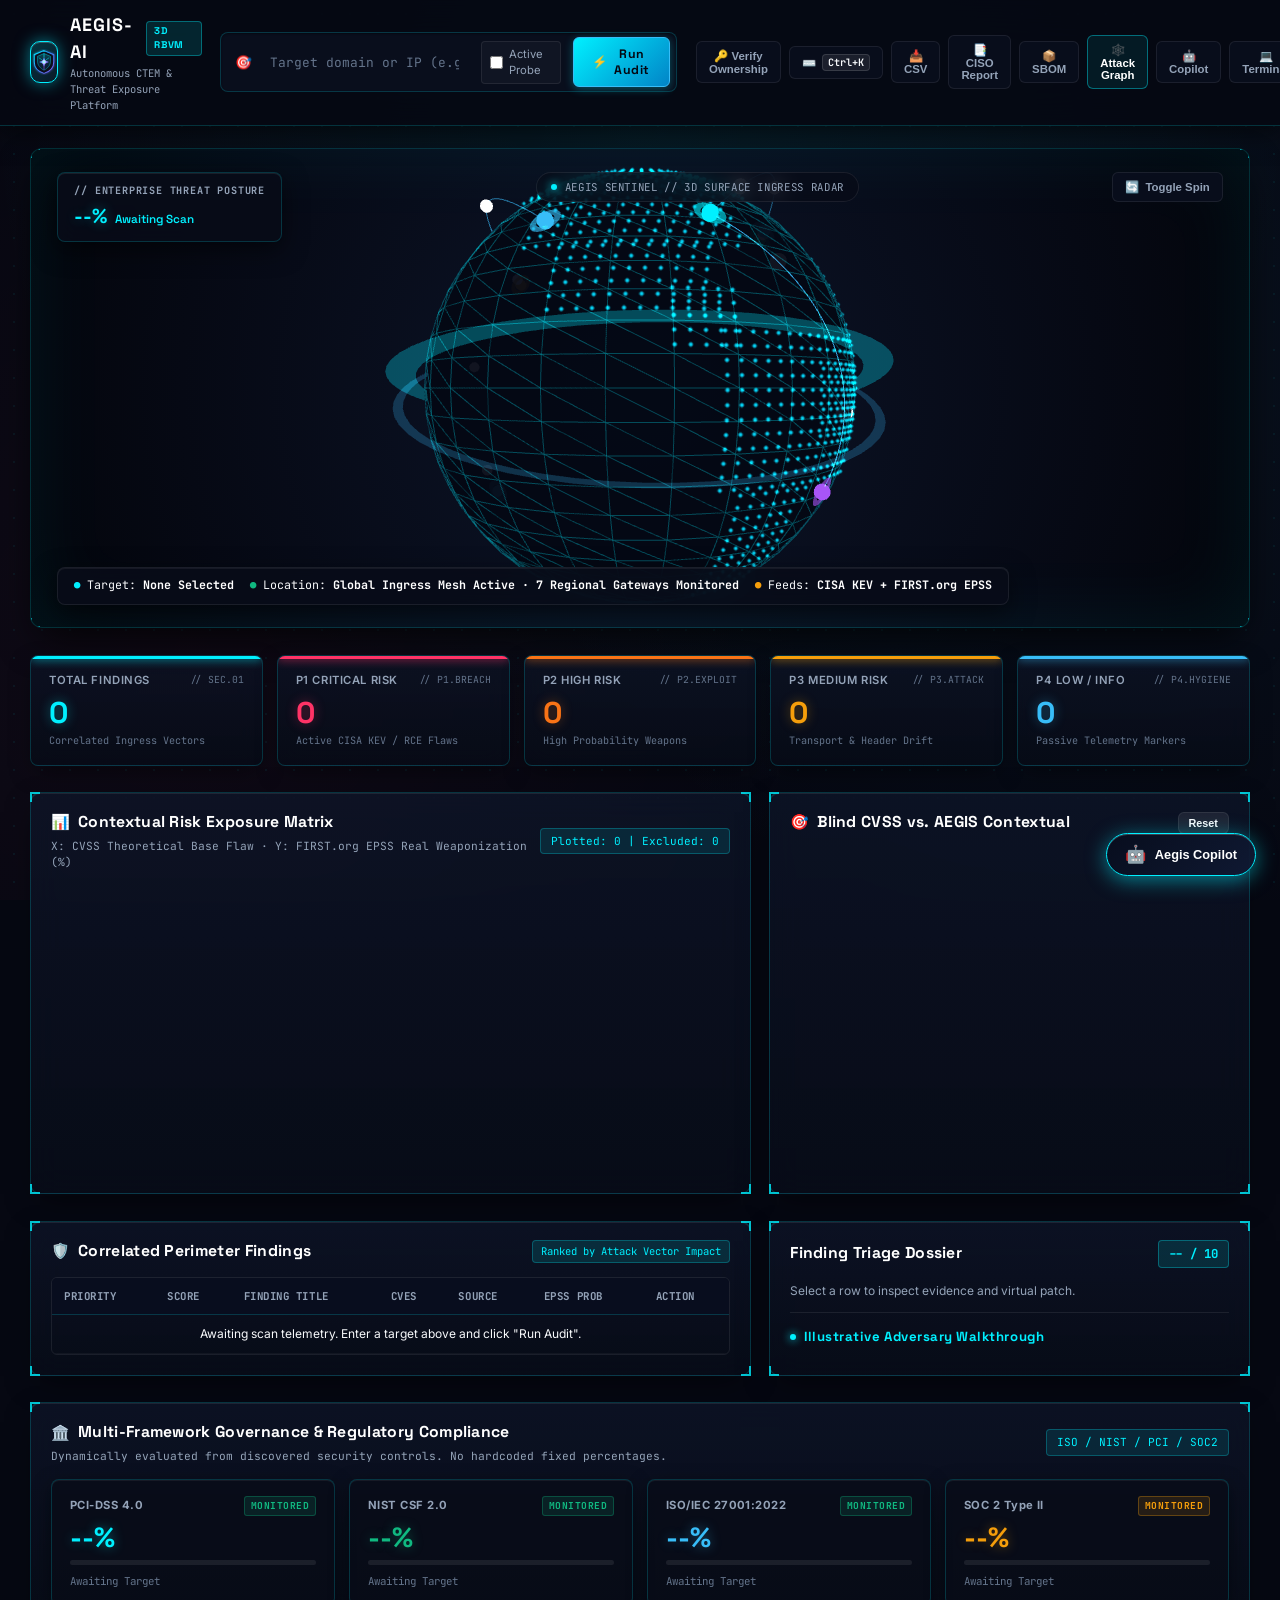
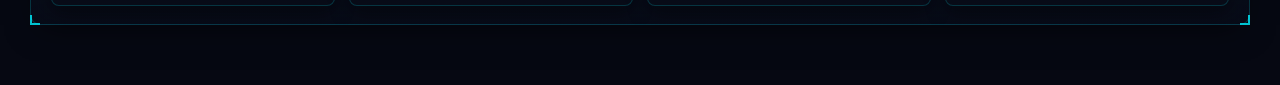
==== commit 8f5ffece: "feat(ui): elevate design to AEGIS Sentinel tactical operations suite with high-density cyber globe, " ====
--- a/templates/index.html
+++ b/templates/index.html
@@ -10,13 +10,13 @@
     <link rel="alternate icon" href="/favicon.ico">
     <meta name="theme-color" content="#050811">
     
-    <!-- Google Fonts & FontAwesome -->
+    <!-- Google Fonts -->
     <link rel="preconnect" href="https://fonts.googleapis.com">
     <link rel="preconnect" href="https://fonts.gstatic.com" crossorigin>
-    <link href="https://fonts.googleapis.com/css2?family=Inter:wght@300;400;500;600;700;800&family=JetBrains+Mono:wght@400;500;600;700&display=swap" rel="stylesheet">
+    <link href="https://fonts.googleapis.com/css2?family=Inter:wght@300;400;500;600;700;800&family=JetBrains+Mono:wght@400;500;600;700&family=Space+Grotesk:wght@500;700;800&display=swap" rel="stylesheet">
     
     <!-- Modular Stylesheet -->
-    <link rel="stylesheet" href="/static/css/styles.css?v=2.3">
+    <link rel="stylesheet" href="/static/css/styles.css?v=3.0">
 
     <!-- Bundled Vendor Libraries -->
     <script src="/static/js/three.min.js?v=2.3"></script>
@@ -30,17 +30,17 @@
     <!-- ========================================== -->
     <!-- TOP STICKY COMMAND BAR                     -->
     <!-- ========================================== -->
-    <header role="banner">
+    <header role="banner" class="tactical-header">
         <div class="brand-box" id="brandBox" style="cursor: pointer;">
             <div class="brand-icon">
-                <img src="/static/favicon.svg" alt="AEGIS-AI Cyber Shield" width="26" height="26" style="display: block; filter: drop-shadow(0 0 8px rgba(0, 240, 255, 0.65));">
+                <img src="/static/favicon.svg" alt="AEGIS-AI Cyber Shield" width="26" height="26">
             </div>
             <div>
                 <div class="brand-title">
                     AEGIS-AI
                     <span class="brand-tag">3D RBVM</span>
                 </div>
-                <div style="font-size: 0.72rem; color: var(--text-muted); margin-top: 1px;" class="mono">
+                <div class="brand-subtitle mono">
                     Autonomous CTEM &amp; Threat Exposure Platform
                 </div>
             </div>
@@ -48,11 +48,11 @@
 
         <!-- Target Selector & Scan Launcher -->
         <div class="target-bar">
-            <span style="font-size: 0.9rem; margin-left: 6px;" aria-hidden="true">🎯</span>
-            <input type="text" id="scanTargetInput" class="target-input mono" value="" placeholder="Host or domain (e.g. example.com)" aria-label="Target domain or IP address">
-            <label id="activeScanToggleContainer" title="Active TCP port & service probing (requires verified domain ownership or allowlist)" style="display: flex; align-items: center; gap: 5px; font-size: 0.74rem; color: #94a3b8; margin: 0 4px; cursor: pointer; user-select: none;">
-                <input type="checkbox" id="chkActiveScan" style="accent-color: #00f0ff; cursor: pointer;">
-                <span id="activeScanLabel">Active</span>
+            <span class="target-icon" aria-hidden="true">🎯</span>
+            <input type="text" id="scanTargetInput" class="target-input mono" value="" placeholder="Target domain or IP (e.g. example.com)" aria-label="Target domain or IP address">
+            <label id="activeScanToggleContainer" class="active-toggle-label" title="Active TCP port & service probing (requires verified domain ownership or allowlist)">
+                <input type="checkbox" id="chkActiveScan" class="active-checkbox">
+                <span id="activeScanLabel">Active Probe</span>
             </label>
             <button class="btn-scan" id="btnStartScan" aria-label="Run security audit">
                 <span id="scanSpinner">⚡</span>
@@ -66,7 +66,7 @@
                 🔑 Verify Ownership
             </button>
             <button class="btn-hud mono" id="btnTogglePalette" title="Press Ctrl+K">
-                ⌨️ <span style="font-size: 0.7rem; background: rgba(255,255,255,0.1); padding: 1px 4px; border-radius: 4px;">Ctrl+K</span>
+                ⌨️ <span class="kbd-pill">Ctrl+K</span>
             </button>
             <button class="btn-hud" id="btnExportCsv" title="Download CSV">
                 📥 CSV
@@ -77,7 +77,7 @@
             <button class="btn-hud" id="btnExportSbom" title="CycloneDX v1.5 SBOM">
                 📦 SBOM
             </button>
-            <button class="btn-hud" id="btnOpenAttackGraph" title="View Interactive Cyber Attack Surface Topology Network Graph">
+            <button class="btn-hud highlight" id="btnOpenAttackGraph" title="View Interactive Cyber Attack Surface Topology Network Graph">
                 🕸️ Attack Graph
             </button>
             <button class="btn-hud" id="btnHeaderCopilot" title="Toggle Aegis Copilot">
@@ -121,41 +121,52 @@
             </div>
         </div>
 
-        <!-- SECTION 1: ROTATING 3D CYBER GLOBE HERO -->
-        <section class="hero-stage" aria-label="3D Attack Surface Globe">
-            <div id="globe-container" style="width: 100%; height: 420px; position: relative;"></div>
+        <!-- SECTION 1: ROTATING 3D CYBER GLOBE HERO VIEWPORT -->
+        <section class="hero-stage tactical-viewport" aria-label="3D Attack Surface Globe">
+            <!-- Tactical Corner Bracket Reticles -->
+            <span class="corner-reticle tl"></span>
+            <span class="corner-reticle tr"></span>
+            <span class="corner-reticle bl"></span>
+            <span class="corner-reticle br"></span>
+
+            <div id="globe-container" class="globe-viewport"></div>
 
             <!-- 3D Globe HUD Overlays -->
             <div class="hud-overlay">
                 <div class="hud-top">
-                    <div class="hud-badge">
-                        <span class="hud-badge-title">Enterprise Threat Posture</span>
+                    <div class="hud-badge tactical-card">
+                        <span class="hud-badge-title mono">// ENTERPRISE THREAT POSTURE</span>
                         <div class="hud-badge-val">
-                            <span id="statComplianceScore" style="color: var(--cyan);">--%</span>
+                            <span id="statComplianceScore" class="glow-text-cyan">--%</span>
                             <span class="unit" id="statComplianceGrade">Awaiting Scan</span>
                         </div>
                     </div>
 
+                    <div class="hud-center-tag mono">
+                        <span class="pulse-beacon"></span>
+                        <span>AEGIS SENTINEL // 3D SURFACE INGRESS RADAR</span>
+                    </div>
+
                     <div class="hud-controls">
-                        <button class="btn-hud" id="btnToggleGlobeSpin">
+                        <button class="btn-hud" id="btnToggleGlobeSpin" title="Toggle 3D Orbit Spin">
                             🔄 <span>Toggle Spin</span>
                         </button>
                     </div>
                 </div>
 
                 <div class="hud-bottom">
-                    <div class="hud-telemetry-feed mono">
+                    <div class="hud-telemetry-feed mono tactical-card">
                         <div class="hud-telemetry-item">
-                            <span style="color: var(--cyan);">●</span>
-                            <span>Target: <strong id="targetDisplay" style="color: #fff;">None Selected</strong></span>
+                            <span class="telemetry-node cyan">●</span>
+                            <span>Target: <strong id="targetDisplay">None Selected</strong></span>
                         </div>
                         <div class="hud-telemetry-item">
-                            <span style="color: var(--emerald);">●</span>
-                            <span>Location: <strong id="globeTargetLocation" style="color: #fff;">Awaiting Target</strong></span>
+                            <span class="telemetry-node emerald">●</span>
+                            <span>Location: <strong id="globeTargetLocation">Awaiting Target</strong></span>
                         </div>
                         <div class="hud-telemetry-item">
-                            <span style="color: var(--amber);">●</span>
-                            <span>Threat Feeds: <strong style="color: #fff;">CISA KEV + FIRST.org EPSS</strong></span>
+                            <span class="telemetry-node amber">●</span>
+                            <span>Feeds: <strong>CISA KEV + FIRST.org EPSS</strong></span>
                         </div>
                     </div>
                 </div>
@@ -163,133 +174,230 @@
         </section>
 
         <!-- SECTION 2: EXECUTIVE METRIC CARDS -->
-        <div class="stats-ribbon" style="display: grid; grid-template-columns: repeat(5, 1fr); gap: 14px; margin: 18px 24px;">
-            <div class="glass-panel" style="padding: 16px;">
-                <div class="stat-label">Total Findings</div>
-                <div class="stat-val" id="statTotalFindings" style="font-size: 24px; font-weight: 800; color: #fff; margin-top: 4px;">0</div>
-            </div>
-            <div class="glass-panel" style="padding: 16px; border-left: 3px solid #ef4444;">
-                <div class="stat-label">P1 Critical Risk</div>
-                <div class="stat-val" id="statCritCount" style="font-size: 24px; font-weight: 800; color: #ef4444; margin-top: 4px;">0</div>
-            </div>
-            <div class="glass-panel" style="padding: 16px; border-left: 3px solid #f97316;">
-                <div class="stat-label">P2 High Risk</div>
-                <div class="stat-val" id="statHighCount" style="font-size: 24px; font-weight: 800; color: #f97316; margin-top: 4px;">0</div>
-            </div>
-            <div class="glass-panel" style="padding: 16px; border-left: 3px solid #f59e0b;">
-                <div class="stat-label">P3 Medium Risk</div>
-                <div class="stat-val" id="statMedCount" style="font-size: 24px; font-weight: 800; color: #f59e0b; margin-top: 4px;">0</div>
-            </div>
-            <div class="glass-panel" style="padding: 16px; border-left: 3px solid #3b82f6;">
-                <div class="stat-label">P4 Low / Info</div>
-                <div class="stat-val" id="statLowCount" style="font-size: 24px; font-weight: 800; color: #3b82f6; margin-top: 4px;">0</div>
+        <div class="stats-ribbon">
+            <div class="metric-card accent-cyan">
+                <div class="metric-header">
+                    <span class="stat-label">Total Findings</span>
+                    <span class="metric-index mono">// SEC.01</span>
+                </div>
+                <div class="stat-val glow-text-cyan" id="statTotalFindings">0</div>
+                <div class="metric-sub mono">Correlated Ingress Vectors</div>
+            </div>
+
+            <div class="metric-card accent-crit">
+                <div class="metric-header">
+                    <span class="stat-label">P1 Critical Risk</span>
+                    <span class="metric-index mono">// P1.BREACH</span>
+                </div>
+                <div class="stat-val glow-text-rose" id="statCritCount">0</div>
+                <div class="metric-sub mono">Active CISA KEV / RCE Flaws</div>
+            </div>
+
+            <div class="metric-card accent-high">
+                <div class="metric-header">
+                    <span class="stat-label">P2 High Risk</span>
+                    <span class="metric-index mono">// P2.EXPLOIT</span>
+                </div>
+                <div class="stat-val glow-text-orange" id="statHighCount">0</div>
+                <div class="metric-sub mono">High Probability Weapons</div>
+            </div>
+
+            <div class="metric-card accent-med">
+                <div class="metric-header">
+                    <span class="stat-label">P3 Medium Risk</span>
+                    <span class="metric-index mono">// P3.ATTACK</span>
+                </div>
+                <div class="stat-val glow-text-amber" id="statMedCount">0</div>
+                <div class="metric-sub mono">Transport &amp; Header Drift</div>
+            </div>
+
+            <div class="metric-card accent-low">
+                <div class="metric-header">
+                    <span class="stat-label">P4 Low / Info</span>
+                    <span class="metric-index mono">// P4.HYGIENE</span>
+                </div>
+                <div class="stat-val glow-text-blue" id="statLowCount">0</div>
+                <div class="metric-sub mono">Passive Telemetry Markers</div>
             </div>
         </div>
 
         <!-- SECTION 3: VISUAL EXPOSURE MATRIX & THREAT RADAR -->
-        <div style="display: grid; grid-template-columns: 3fr 2fr; gap: 18px; margin: 0 24px 20px 24px;">
+        <div class="grid-dual-command">
             <!-- Exposure Matrix -->
-            <div class="glass-panel" style="padding: 18px;">
-                <div style="display: flex; justify-content: space-between; align-items: center; margin-bottom: 12px;">
+            <div class="tactical-panel matrix-panel">
+                <span class="corner-reticle tl"></span>
+                <span class="corner-reticle tr"></span>
+                <span class="corner-reticle bl"></span>
+                <span class="corner-reticle br"></span>
+
+                <div class="panel-header">
                     <div>
-                        <h3 style="font-size: 1rem; font-weight: 700; color: #fff;">Contextual Risk Exposure Matrix</h3>
-                        <div style="font-size: 0.75rem; color: var(--text-muted); margin-top: 2px;">
+                        <div class="panel-title-row">
+                            <span class="panel-icon">📊</span>
+                            <h3 class="panel-title">Contextual Risk Exposure Matrix</h3>
+                        </div>
+                        <div class="panel-subtitle mono">
                             X: CVSS Theoretical Base Flaw &middot; Y: FIRST.org EPSS Real Weaponization (%)
                         </div>
                     </div>
-                    <span class="badge" id="matrixMetaBadge" style="background: rgba(0,240,255,0.12); color: #00f0ff; border: 1px solid rgba(0,240,255,0.25);">
+                    <span class="badge-tactical mono" id="matrixMetaBadge">
                         Plotted: 0 | Excluded: 0
                     </span>
                 </div>
-                <div style="height: 280px; position: relative;">
+                <div class="chart-canvas-container">
                     <canvas id="riskMatrixChart"></canvas>
                 </div>
             </div>
 
             <!-- Threat Radar -->
-            <div class="glass-panel" style="padding: 18px;">
-                <div style="display: flex; justify-content: space-between; align-items: center; margin-bottom: 12px;">
-                    <h3 style="font-size: 1rem; font-weight: 700; color: #fff;">Blind CVSS vs. AEGIS Contextual</h3>
+            <div class="tactical-panel radar-panel">
+                <span class="corner-reticle tl"></span>
+                <span class="corner-reticle tr"></span>
+                <span class="corner-reticle bl"></span>
+                <span class="corner-reticle br"></span>
+
+                <div class="panel-header">
+                    <div class="panel-title-row">
+                        <span class="panel-icon">🎯</span>
+                        <h3 class="panel-title">Blind CVSS vs. AEGIS Contextual</h3>
+                    </div>
                     <button class="btn btn-secondary btn-sm" id="btnResetThreatRadar">Reset</button>
                 </div>
-                <div style="height: 280px; position: relative;">
+                <div class="chart-canvas-container">
                     <canvas id="threatRadarChart"></canvas>
                 </div>
             </div>
         </div>
 
         <!-- SECTION 4: FINDINGS TRIAGE TABLE & ATTACK SIMULATOR -->
-        <div style="display: grid; grid-template-columns: 3fr 2fr; gap: 18px; margin: 0 24px 20px 24px;">
+        <div class="grid-dual-command">
             <!-- Findings Table -->
-            <div class="glass-panel" style="padding: 18px;">
-                <h3 style="font-size: 1rem; font-weight: 700; color: #fff; margin-bottom: 12px;">Correlated Perimeter Findings</h3>
-                <div style="overflow-x: auto; max-height: 400px;">
-                    <table class="table-triage" style="width: 100%; border-collapse: collapse;">
+            <div class="tactical-panel table-panel">
+                <span class="corner-reticle tl"></span>
+                <span class="corner-reticle tr"></span>
+                <span class="corner-reticle bl"></span>
+                <span class="corner-reticle br"></span>
+
+                <div class="panel-header">
+                    <div class="panel-title-row">
+                        <span class="panel-icon">🛡️</span>
+                        <h3 class="panel-title">Correlated Perimeter Findings</h3>
+                    </div>
+                    <span class="panel-tag mono">Ranked by Attack Vector Impact</span>
+                </div>
+
+                <div class="table-scroll-wrap">
+                    <table class="table-triage">
                         <thead>
-                            <tr style="border-bottom: 1px solid rgba(255,255,255,0.1); text-align: left; font-size: 0.75rem; color: #94a3b8;">
-                                <th style="padding: 8px;">Priority</th>
-                                <th style="padding: 8px;">Score</th>
-                                <th style="padding: 8px;">Finding Title</th>
-                                <th style="padding: 8px;">CVEs</th>
-                                <th style="padding: 8px;">Source</th>
-                                <th style="padding: 8px;">EPSS Prob</th>
-                                <th style="padding: 8px;">Action</th>
+                            <tr>
+                                <th>Priority</th>
+                                <th>Score</th>
+                                <th>Finding Title</th>
+                                <th>CVEs</th>
+                                <th>Source</th>
+                                <th>EPSS Prob</th>
+                                <th>Action</th>
                             </tr>
                         </thead>
                         <tbody id="findingsTableBody">
-                            <tr><td colspan="7" style="padding: 20px; text-align: center; color: #64748b;">Awaiting scan telemetry. Enter a target above and click "Run Audit".</td></tr>
+                            <tr><td colspan="7" class="table-empty">Awaiting scan telemetry. Enter a target above and click "Run Audit".</td></tr>
                         </tbody>
                     </table>
                 </div>
             </div>
 
             <!-- Selected Finding & Attack Simulator -->
-            <div class="glass-panel" style="padding: 18px;">
-                <div style="display: flex; justify-content: space-between; align-items: center; margin-bottom: 10px;">
-                    <h3 style="font-size: 1rem; font-weight: 700; color: #fff;" id="selectedFindingTitle">Finding Triage Dossier</h3>
-                    <span class="badge" id="selectedFindingScore" style="background: rgba(0,240,255,0.15); color: #00f0ff; font-weight: 700;">-- / 10</span>
-                </div>
-                <div style="font-size: 0.8rem; color: #94a3b8; margin-bottom: 8px;" id="selectedFindingDesc">Select a row to inspect evidence and virtual patch.</div>
+            <div class="tactical-panel triage-panel">
+                <span class="corner-reticle tl"></span>
+                <span class="corner-reticle tr"></span>
+                <span class="corner-reticle bl"></span>
+                <span class="corner-reticle br"></span>
+
+                <div class="panel-header">
+                    <h3 class="panel-title" id="selectedFindingTitle">Finding Triage Dossier</h3>
+                    <span class="badge-score mono" id="selectedFindingScore">-- / 10</span>
+                </div>
+                <div class="finding-desc" id="selectedFindingDesc">Select a row to inspect evidence and virtual patch.</div>
                 
-                <h4 style="font-size: 0.85rem; color: #00f0ff; margin-top: 14px; margin-bottom: 8px;">Illustrative Adversary Walkthrough</h4>
-                <div id="attackSimulatorContainer" style="display: flex; flex-direction: column; gap: 8px;"></div>
+                <div class="adversary-header">
+                    <span class="pulse-beacon"></span>
+                    <h4 class="adversary-title">Illustrative Adversary Walkthrough</h4>
+                </div>
+                <div id="attackSimulatorContainer" class="simulator-stream"></div>
             </div>
         </div>
 
         <!-- SECTION 5: MULTI-FRAMEWORK COMPLIANCE GOVERNANCE -->
-        <div class="glass-panel" style="margin: 0 24px 24px 24px; padding: 20px;">
-            <div style="display: flex; justify-content: space-between; align-items: center; margin-bottom: 16px;">
+        <div class="tactical-panel compliance-panel">
+            <span class="corner-reticle tl"></span>
+            <span class="corner-reticle tr"></span>
+            <span class="corner-reticle bl"></span>
+            <span class="corner-reticle br"></span>
+
+            <div class="panel-header">
                 <div>
-                    <h3 style="font-size: 1.05rem; font-weight: 700; color: #fff;">Multi-Framework Governance &amp; Regulatory Compliance</h3>
-                    <div style="font-size: 0.8rem; color: var(--text-muted); margin-top: 2px;">
+                    <div class="panel-title-row">
+                        <span class="panel-icon">🏛️</span>
+                        <h3 class="panel-title">Multi-Framework Governance &amp; Regulatory Compliance</h3>
+                    </div>
+                    <div class="panel-subtitle mono">
                         Dynamically evaluated from discovered security controls. No hardcoded fixed percentages.
                     </div>
                 </div>
-            </div>
-
-            <div style="display: grid; grid-template-columns: repeat(4, 1fr); gap: 14px;">
-                <div class="compliance-card" style="background: rgba(5,8,17,0.7); border: 1px solid rgba(255,255,255,0.08); padding: 16px; border-radius: 6px;">
-                    <div style="font-size: 0.75rem; color: #94a3b8; font-weight: 700;">PCI-DSS 4.0</div>
-                    <div style="font-size: 22px; font-weight: 800; color: #00f0ff; margin: 4px 0;" id="compPciScore">--%</div>
-                    <div style="font-size: 0.75rem; color: #64748b;" id="compPciPass">Awaiting Target</div>
-                </div>
-
-                <div class="compliance-card" style="background: rgba(5,8,17,0.7); border: 1px solid rgba(255,255,255,0.08); padding: 16px; border-radius: 6px;">
-                    <div style="font-size: 0.75rem; color: #94a3b8; font-weight: 700;">NIST CSF 2.0</div>
-                    <div style="font-size: 22px; font-weight: 800; color: #10b981; margin: 4px 0;" id="compNistScore">--%</div>
-                    <div style="font-size: 0.75rem; color: #64748b;" id="compNistPass">Awaiting Target</div>
-                </div>
-
-                <div class="compliance-card" style="background: rgba(5,8,17,0.7); border: 1px solid rgba(255,255,255,0.08); padding: 16px; border-radius: 6px;">
-                    <div style="font-size: 0.75rem; color: #94a3b8; font-weight: 700;">ISO/IEC 27001:2022</div>
-                    <div style="font-size: 22px; font-weight: 800; color: #38bdf8; margin: 4px 0;" id="compIsoScore">--%</div>
-                    <div style="font-size: 0.75rem; color: #64748b;" id="compIsoPass">Awaiting Target</div>
-                </div>
-
-                <div class="compliance-card" style="background: rgba(5,8,17,0.7); border: 1px solid rgba(255,255,255,0.08); padding: 16px; border-radius: 6px;">
-                    <div style="font-size: 0.75rem; color: #94a3b8; font-weight: 700;">SOC 2 Type II</div>
-                    <div style="font-size: 22px; font-weight: 800; color: #f59e0b; margin: 4px 0;" id="compSoc2Score">--%</div>
-                    <div style="font-size: 0.75rem; color: #64748b;" id="compSoc2Pass">Awaiting Target</div>
+                <span class="badge-tactical mono">ISO / NIST / PCI / SOC2</span>
+            </div>
+
+            <div class="compliance-grid">
+                <!-- PCI-DSS 4.0 -->
+                <div class="compliance-card">
+                    <div class="compliance-card-header">
+                        <span class="framework-name">PCI-DSS 4.0</span>
+                        <span class="comp-status-chip compliant" id="compPciStatus">MONITORED</span>
+                    </div>
+                    <div class="compliance-score glow-text-cyan" id="compPciScore">--%</div>
+                    <div class="compliance-progress-track">
+                        <div class="compliance-progress-fill" id="compPciBar" style="width: 0%;"></div>
+                    </div>
+                    <div class="compliance-controls mono" id="compPciPass">Awaiting Target</div>
+                </div>
+
+                <!-- NIST CSF 2.0 -->
+                <div class="compliance-card">
+                    <div class="compliance-card-header">
+                        <span class="framework-name">NIST CSF 2.0</span>
+                        <span class="comp-status-chip compliant" id="compNistStatus">MONITORED</span>
+                    </div>
+                    <div class="compliance-score glow-text-emerald" id="compNistScore">--%</div>
+                    <div class="compliance-progress-track">
+                        <div class="compliance-progress-fill" id="compNistBar" style="width: 0%;"></div>
+                    </div>
+                    <div class="compliance-controls mono" id="compNistPass">Awaiting Target</div>
+                </div>
+
+                <!-- ISO/IEC 27001:2022 -->
+                <div class="compliance-card">
+                    <div class="compliance-card-header">
+                        <span class="framework-name">ISO/IEC 27001:2022</span>
+                        <span class="comp-status-chip compliant" id="compIsoStatus">MONITORED</span>
+                    </div>
+                    <div class="compliance-score glow-text-blue" id="compIsoScore">--%</div>
+                    <div class="compliance-progress-track">
+                        <div class="compliance-progress-fill" id="compIsoBar" style="width: 0%;"></div>
+                    </div>
+                    <div class="compliance-controls mono" id="compIsoPass">Awaiting Target</div>
+                </div>
+
+                <!-- SOC 2 Type II -->
+                <div class="compliance-card">
+                    <div class="compliance-card-header">
+                        <span class="framework-name">SOC 2 Type II</span>
+                        <span class="comp-status-chip partial" id="compSoc2Status">MONITORED</span>
+                    </div>
+                    <div class="compliance-score glow-text-amber" id="compSoc2Score">--%</div>
+                    <div class="compliance-progress-track">
+                        <div class="compliance-progress-fill" id="compSoc2Bar" style="width: 0%;"></div>
+                    </div>
+                    <div class="compliance-controls mono" id="compSoc2Pass">Awaiting Target</div>
                 </div>
             </div>
         </div>
@@ -297,9 +405,9 @@
     </main>
 
     <!-- FLOATING LAUNCHER FAB (shown when copilot dock is closed) -->
-    <button class="copilot-fab" id="copilotFab" aria-label="Open Aegis Copilot" style="display: flex;">
-        <span style="font-size: 1.2rem;">🤖</span>
-        <span>Aegis Copilot</span>
+    <button class="copilot-fab" id="copilotFab" aria-label="Open Aegis Copilot">
+        <span class="copilot-fab-icon">🤖</span>
+        <span class="copilot-fab-label">Aegis Copilot</span>
     </button>
 
     <!-- AEGIS COPILOT INTERACTIVE CHAT DOCK -->
@@ -312,7 +420,7 @@
                         Aegis Copilot
                         <span class="copilot-status-dot" title="SOC Guardrail Active"></span>
                     </div>
-                    <div class="copilot-header-sub">Grounded Defensive SOC Assistant</div>
+                    <div class="copilot-header-sub mono">Grounded Defensive SOC Assistant</div>
                 </div>
             </div>
             <div class="copilot-header-actions">
--- a/static/css/styles.css
+++ b/static/css/styles.css
@@ -1,1061 +1,1445 @@
-        :root {
-            --bg-void: #050811;
-            --bg-card: rgba(11, 18, 33, 0.78);
-            --bg-card-hover: rgba(16, 26, 48, 0.9);
-            --border-glow: rgba(0, 240, 255, 0.25);
-            --border-subtle: rgba(255, 255, 255, 0.08);
-            --cyan: #00f0ff;
-            --cyan-glow: rgba(0, 240, 255, 0.45);
-            --blue: #3b82f6;
-            --rose: #ff3366;
-            --rose-glow: rgba(255, 51, 102, 0.4);
-            --amber: #f59e0b;
-            --emerald: #10b981;
-            --emerald-glow: rgba(16, 185, 129, 0.4);
-            --text-main: #f1f5f9;
-            --text-muted: #94a3b8;
-            --text-dim: #64748b;
-        }
-
-        * {
-            margin: 0;
-            padding: 0;
-            box-sizing: border-box;
-            font-family: 'Inter', -apple-system, BlinkMacSystemFont, sans-serif;
-            -webkit-font-smoothing: antialiased;
-        }
-
-        html {
-            scroll-behavior: smooth;
-        }
-
-        body {
-            background-color: var(--bg-void);
-            color: var(--text-main);
-            min-height: 100vh;
-            overflow-x: hidden;
-            background-image: 
-                radial-gradient(circle at 50% 0%, rgba(0, 240, 255, 0.1) 0%, transparent 60%),
-                radial-gradient(circle at 85% 25%, rgba(59, 130, 246, 0.08) 0%, transparent 50%),
-                radial-gradient(circle at 15% 75%, rgba(255, 51, 102, 0.05) 0%, transparent 50%),
-                radial-gradient(rgba(148, 163, 184, 0.04) 1px, transparent 0);
-            background-size: 100% 100%, 100% 100%, 100% 100%, 24px 24px;
-            background-attachment: fixed;
-        }
-
-        .mono {
-            font-family: 'JetBrains Mono', monospace;
-        }
-
-        /* Glassmorphism Surface */
-        .glass-panel {
-            background: var(--bg-card);
-            backdrop-filter: blur(16px);
-            -webkit-backdrop-filter: blur(16px);
-            border: 1px solid var(--border-subtle);
-            border-radius: 16px;
-            box-shadow: 0 10px 30px -10px rgba(0, 0, 0, 0.6);
-            transition: all 0.25s cubic-bezier(0.16, 1, 0.3, 1);
-        }
-
-        .glass-panel:hover {
-            border-color: var(--border-glow);
-            box-shadow: 0 14px 40px -10px rgba(0, 240, 255, 0.15);
-        }
-
-        /* Top Sticky Header */
-        header {
-            position: sticky;
-            top: 0;
-            z-index: 50;
-            background: rgba(5, 8, 17, 0.85);
-            backdrop-filter: blur(20px);
-            -webkit-backdrop-filter: blur(20px);
-            border-bottom: 1px solid var(--border-subtle);
-            padding: 0.75rem 2rem;
-            display: flex;
-            align-items: center;
-            justify-content: space-between;
-            gap: 1rem;
-        }
-
-        .brand-box {
-            display: flex;
-            align-items: center;
-            gap: 12px;
-            cursor: pointer;
-        }
-
-        .brand-icon {
-            width: 40px;
-            height: 40px;
-            border-radius: 12px;
-            background: linear-gradient(135deg, rgba(0, 240, 255, 0.2), rgba(59, 130, 246, 0.2));
-            border: 1px solid var(--cyan);
-            box-shadow: 0 0 16px var(--cyan-glow);
-            display: flex;
-            align-items: center;
-            justify-content: center;
-            font-size: 20px;
-        }
-
-        .brand-title {
-            font-size: 1.15rem;
-            font-weight: 800;
-            letter-spacing: 0.05em;
-            color: #fff;
-            display: flex;
-            align-items: center;
-            gap: 8px;
-        }
-
-        .brand-tag {
-            font-size: 0.68rem;
-            padding: 2px 7px;
-            border-radius: 6px;
-            background: rgba(0, 240, 255, 0.12);
-            color: var(--cyan);
-            border: 1px solid rgba(0, 240, 255, 0.3);
-            font-weight: 700;
-        }
-
-        /* Target Selector Bar */
-        .target-bar {
-            display: flex;
-            align-items: center;
-            background: rgba(11, 18, 33, 0.9);
-            border: 1px solid var(--border-subtle);
-            border-radius: 12px;
-            padding: 4px 6px;
-            gap: 8px;
-            transition: all 0.2s ease;
-        }
-
-        .target-bar:focus-within {
-            border-color: var(--cyan);
-            box-shadow: 0 0 12px var(--cyan-glow);
-        }
-
-        .target-input {
-            background: transparent;
-            border: none;
-            outline: none;
-            color: #fff;
-            font-size: 0.85rem;
-            padding: 6px 10px;
-            width: 200px;
-        }
-
-        .btn-scan {
-            background: linear-gradient(135deg, #00f0ff, #0099ff);
-            color: #050811;
-            font-weight: 700;
-            font-size: 0.82rem;
-            padding: 7px 16px;
-            border-radius: 8px;
-            border: none;
-            cursor: pointer;
-            display: flex;
-            align-items: center;
-            gap: 6px;
-            transition: all 0.2s cubic-bezier(0.16, 1, 0.3, 1);
-        }
-
-        .btn-scan:hover {
-            transform: translateY(-1px);
-            box-shadow: 0 0 18px rgba(0, 240, 255, 0.5);
-        }
-
-        .header-actions {
-            display: flex;
-            align-items: center;
-            gap: 10px;
-        }
-
-        .status-pill {
-            display: flex;
-            align-items: center;
-            gap: 6px;
-            font-size: 0.78rem;
-            font-weight: 600;
-            padding: 6px 12px;
-            border-radius: 20px;
-            background: rgba(16, 185, 129, 0.1);
-            color: var(--emerald);
-            border: 1px solid rgba(16, 185, 129, 0.25);
-        }
-
-        .status-dot {
-            width: 7px;
-            height: 7px;
-            border-radius: 50%;
-            background: var(--emerald);
-            box-shadow: 0 0 8px var(--emerald);
-            animation: pulse-dot 2s infinite ease-in-out;
-        }
-
-        @keyframes pulse-dot {
-            0%, 100% { opacity: 1; transform: scale(1); }
-            50% { opacity: 0.4; transform: scale(0.85); }
-        }
-
-        .btn-hud {
-            background: rgba(11, 18, 33, 0.85);
-            backdrop-filter: blur(10px);
-            border: 1px solid var(--border-subtle);
-            color: var(--text-muted);
-            padding: 7px 13px;
-            border-radius: 8px;
-            font-size: 0.78rem;
-            font-weight: 600;
-            cursor: pointer;
-            transition: all 0.2s ease;
-            display: flex;
-            align-items: center;
-            gap: 6px;
-            text-decoration: none;
-        }
-
-        .btn-hud:hover, .btn-hud.active {
-            background: rgba(0, 240, 255, 0.15);
-            color: var(--cyan);
-            border-color: var(--cyan);
-            box-shadow: 0 0 14px var(--cyan-glow);
-        }
-
-        /* Main Container */
-        main {
-            max-width: 1440px;
-            margin: 0 auto;
-            padding: 1.5rem 2rem 4rem 2rem;
-            display: flex;
-            flex-direction: column;
-            gap: 1.75rem;
-        }
-
-        /* 3D Rotating Cyber Globe Hero Stage */
-        .hero-stage {
-            position: relative;
-            width: 100%;
-            height: 480px;
-            border-radius: 20px;
-            overflow: hidden;
-            background: radial-gradient(circle at 50% 50%, #0d1527 0%, #060a14 70%, #03050a 100%);
-            border: 1px solid var(--border-glow);
-            box-shadow: inset 0 0 60px rgba(0, 240, 255, 0.08), 0 16px 40px -10px rgba(0, 0, 0, 0.8);
-        }
-
-        #globe-canvas {
-            position: absolute;
-            top: 0;
-            left: 0;
-            width: 100%;
-            height: 100%;
-            display: block;
-            cursor: grab;
-            z-index: 1;
-        }
-
-        #globe-canvas:active {
-            cursor: grabbing;
-        }
-
-        /* 3D Globe HUD Overlays */
-        .hud-overlay {
-            position: absolute;
-            inset: 0;
-            pointer-events: none;
-            padding: 1.5rem 1.75rem;
-            display: flex;
-            flex-direction: column;
-            justify-content: space-between;
-            z-index: 10;
-        }
-
-        .hud-top {
-            display: flex;
-            justify-content: space-between;
-            align-items: flex-start;
-        }
-
-        .hud-badge {
-            background: rgba(9, 14, 26, 0.85);
-            backdrop-filter: blur(12px);
-            border: 1px solid rgba(0, 240, 255, 0.25);
-            border-radius: 12px;
-            padding: 10px 16px;
-            pointer-events: auto;
-            display: flex;
-            flex-direction: column;
-            gap: 2px;
-            box-shadow: 0 8px 24px -6px rgba(0, 0, 0, 0.5);
-        }
-
-        .hud-badge-title {
-            font-size: 0.72rem;
-            color: var(--text-muted);
-            text-transform: uppercase;
-            letter-spacing: 0.08em;
-            font-weight: 600;
-        }
-
-        .hud-badge-val {
-            font-size: 1.25rem;
-            font-weight: 800;
-            color: #fff;
-            display: flex;
-            align-items: baseline;
-            gap: 6px;
-        }
-
-        .hud-badge-val .unit {
-            font-size: 0.78rem;
-            color: var(--cyan);
-            font-weight: 600;
-        }
-
-        .hud-controls {
-            display: flex;
-            gap: 8px;
-            pointer-events: auto;
-        }
-
-        .hud-bottom {
-            display: flex;
-            justify-content: space-between;
-            align-items: flex-end;
-        }
-
-        .hud-telemetry-feed {
-            background: rgba(9, 14, 26, 0.85);
-            backdrop-filter: blur(12px);
-            border: 1px solid var(--border-subtle);
-            border-radius: 10px;
-            padding: 8px 14px;
-            font-size: 0.78rem;
-            display: flex;
-            align-items: center;
-            gap: 14px;
-            pointer-events: auto;
-        }
-
-        .hud-telemetry-item {
-            display: flex;
-            align-items: center;
-            gap: 6px;
-        }
-
-        /* 3D Interactive Tilt Metric Cards Grid */
-        .metrics-row {
-            display: grid;
-            grid-template-columns: repeat(4, 1fr);
-            gap: 1.25rem;
-            perspective: 1200px;
-        }
-
-        .card-3d {
-            background: var(--bg-card);
-            backdrop-filter: blur(16px);
-            -webkit-backdrop-filter: blur(16px);
-            border: 1px solid var(--border-subtle);
-            border-radius: 16px;
-            padding: 1.25rem 1.4rem;
-            position: relative;
-            transform-style: preserve-3d;
-            transition: transform 0.15s ease-out, border-color 0.25s ease, box-shadow 0.25s ease;
-            cursor: pointer;
-            overflow: hidden;
-        }
-
-        .card-3d:hover {
-            border-color: var(--border-glow);
-            box-shadow: 0 16px 36px -10px rgba(0, 240, 255, 0.15);
-        }
-
-        .card-header-flex {
-            display: flex;
-            justify-content: space-between;
-            align-items: center;
-            margin-bottom: 0.75rem;
-        }
-
-        .card-title {
-            font-size: 0.78rem;
-            text-transform: uppercase;
-            letter-spacing: 0.06em;
-            color: var(--text-muted);
-            font-weight: 600;
-        }
-
-        .card-badge {
-            font-size: 0.7rem;
-            padding: 3px 8px;
-            border-radius: 6px;
-            font-weight: 700;
-        }
-
-        .card-val {
-            font-size: 1.85rem;
-            font-weight: 800;
-            color: #fff;
-            margin-bottom: 0.35rem;
-            display: flex;
-            align-items: baseline;
-            gap: 6px;
-        }
-
-        .card-subtext {
-            font-size: 0.78rem;
-            color: var(--text-dim);
-            line-height: 1.4;
-        }
-
-        /* Fluid Navigation Tab Bar */
-        .tab-nav-wrapper {
-            display: flex;
-            justify-content: space-between;
-            align-items: center;
-            flex-wrap: wrap;
-            gap: 1rem;
-            margin-top: 0.25rem;
-        }
-
-        .tab-nav {
-            display: flex;
-            background: rgba(11, 18, 33, 0.75);
-            backdrop-filter: blur(16px);
-            border: 1px solid var(--border-subtle);
-            border-radius: 14px;
-            padding: 5px;
-            gap: 6px;
-            overflow-x: auto;
-            max-width: 100%;
-        }
-
-        .tab-btn {
-            background: transparent;
-            border: none;
-            color: var(--text-muted);
-            font-size: 0.82rem;
-            font-weight: 600;
-            padding: 8px 16px;
-            border-radius: 10px;
-            cursor: pointer;
-            transition: all 0.2s cubic-bezier(0.16, 1, 0.3, 1);
-            display: flex;
-            align-items: center;
-            gap: 8px;
-            white-space: nowrap;
-        }
-
-        .tab-btn:hover {
-            color: #fff;
-            background: rgba(255, 255, 255, 0.05);
-        }
-
-        .tab-btn.active {
-            color: var(--cyan);
-            background: rgba(0, 240, 255, 0.12);
-            border: 1px solid rgba(0, 240, 255, 0.35);
-            box-shadow: 0 0 14px rgba(0, 240, 255, 0.2);
-        }
-
-        /* Fluid Tab Panes */
-        .tab-pane {
-            display: none;
-            opacity: 0;
-            transform: translateY(8px) scale(0.995);
-            transition: opacity 0.3s cubic-bezier(0.16, 1, 0.3, 1), transform 0.3s cubic-bezier(0.16, 1, 0.3, 1);
-        }
-
-        .tab-pane.active {
-            display: block !important;
-            animation: fluidTabIn 0.35s cubic-bezier(0.16, 1, 0.3, 1) forwards;
-        }
-
-        @keyframes fluidTabIn {
-            from {
-                opacity: 0;
-                transform: translateY(8px) scale(0.995);
-            }
-            to {
-                opacity: 1;
-                transform: translateY(0) scale(1);
-            }
-        }
-
-        /* Vulnerability Table */
-        .vuln-table-wrap {
-            overflow-x: auto;
-            border-radius: 14px;
-            border: 1px solid var(--border-subtle);
-        }
-
-        table {
-            width: 100%;
-            border-collapse: collapse;
-            text-align: left;
-            font-size: 0.88rem;
-        }
-
-        th {
-            background: rgba(13, 20, 36, 0.95);
-            padding: 12px 18px;
-            color: var(--text-muted);
-            font-size: 0.75rem;
-            text-transform: uppercase;
-            letter-spacing: 0.06em;
-            font-weight: 600;
-            border-bottom: 1px solid var(--border-subtle);
-        }
-
-        td {
-            padding: 14px 18px;
-            border-bottom: 1px solid rgba(255, 255, 255, 0.04);
-            color: var(--text-main);
-            vertical-align: middle;
-        }
-
-        tr:hover td {
-            background: rgba(0, 240, 255, 0.03);
-        }
-
-        .badge-priority {
-            display: inline-flex;
-            align-items: center;
-            gap: 5px;
-            padding: 4px 10px;
-            border-radius: 20px;
-            font-size: 0.75rem;
-            font-weight: 700;
-        }
-
-        .badge-p1 {
-            background: rgba(255, 51, 102, 0.15);
-            color: var(--rose);
-            border: 1px solid rgba(255, 51, 102, 0.4);
-            box-shadow: 0 0 10px var(--rose-glow);
-        }
-
-        .badge-p2 {
-            background: rgba(245, 158, 11, 0.15);
-            color: var(--amber);
-            border: 1px solid rgba(245, 158, 11, 0.4);
-        }
-
-        .score-pill {
-            display: inline-block;
-            font-weight: 800;
-            padding: 2px 8px;
-            border-radius: 6px;
-            font-size: 0.85rem;
-        }
-
-        .btn-inspect {
-            background: rgba(0, 240, 255, 0.1);
-            color: var(--cyan);
-            border: 1px solid rgba(0, 240, 255, 0.25);
-            padding: 6px 14px;
-            border-radius: 8px;
-            font-size: 0.8rem;
-            font-weight: 600;
-            cursor: pointer;
-            transition: all 0.2s ease;
-        }
-
-        .btn-inspect:hover {
-            background: var(--cyan);
-            color: #050811;
-            box-shadow: 0 0 14px var(--cyan-glow);
-        }
-
-        /* Slide-over Inspection Drawer */
-        .drawer-overlay {
-            position: fixed;
-            inset: 0;
-            background: rgba(3, 5, 10, 0.75);
-            backdrop-filter: blur(8px);
-            z-index: 100;
-            opacity: 0;
-            pointer-events: none;
-            transition: opacity 0.3s ease;
-        }
-
-        .drawer-overlay.active {
-            opacity: 1;
-            pointer-events: auto;
-        }
-
-        .drawer-content {
-            position: fixed;
-            top: 0;
-            right: 0;
-            bottom: 0;
-            width: 580px;
-            max-width: 90vw;
-            background: #090e1c;
-            border-left: 1px solid var(--border-glow);
-            box-shadow: -15px 0 40px rgba(0, 0, 0, 0.8);
-            z-index: 101;
-            transform: translateX(100%);
-            transition: transform 0.35s cubic-bezier(0.16, 1, 0.3, 1);
-            overflow-y: auto;
-            padding: 2rem;
-            display: flex;
-            flex-direction: column;
-            gap: 1.5rem;
-        }
-
-        .drawer-overlay.active .drawer-content {
-            transform: translateX(0);
-        }
-
-        .drawer-header {
-            display: flex;
-            justify-content: space-between;
-            align-items: flex-start;
-            border-bottom: 1px solid var(--border-subtle);
-            padding-bottom: 1.25rem;
-        }
-
-        .btn-close {
-            background: rgba(255, 255, 255, 0.06);
-            border: 1px solid var(--border-subtle);
-            color: var(--text-muted);
-            width: 32px;
-            height: 32px;
-            border-radius: 8px;
-            display: flex;
-            align-items: center;
-            justify-content: center;
-            cursor: pointer;
-            transition: all 0.2s ease;
-        }
-
-        .btn-close:hover {
-            color: #fff;
-            border-color: var(--rose);
-            background: rgba(255, 51, 102, 0.15);
-        }
-
-        .code-box {
-            background: #050811;
-            border: 1px solid var(--border-subtle);
-            border-radius: 10px;
-            padding: 1rem;
-            font-size: 0.82rem;
-            color: #38bdf8;
-            overflow-x: auto;
-            position: relative;
-        }
-
-        .btn-copy {
-            position: absolute;
-            top: 8px;
-            right: 8px;
-            background: rgba(255, 255, 255, 0.08);
-            border: 1px solid var(--border-subtle);
-            color: var(--text-muted);
-            padding: 4px 8px;
-            border-radius: 6px;
-            font-size: 0.72rem;
-            cursor: pointer;
-            transition: all 0.2s ease;
-        }
-
-        .btn-copy:hover {
-            background: var(--cyan);
-            color: #050811;
-        }
-
-        /* Floating AI Copilot Trigger */
-        .copilot-fab {
-            position: fixed;
-            bottom: 2rem;
-            right: 2rem;
-            background: linear-gradient(135deg, #00f0ff, #3b82f6);
-            color: #050811;
-            padding: 12px 20px;
-            border-radius: 30px;
-            font-weight: 700;
-            font-size: 0.88rem;
-            border: none;
-            cursor: pointer;
-            display: flex;
-            align-items: center;
-            gap: 10px;
-            box-shadow: 0 8px 30px rgba(0, 240, 255, 0.4);
-            z-index: 40;
-            transition: all 0.25s cubic-bezier(0.16, 1, 0.3, 1);
-        }
-
-        .copilot-fab:hover {
-            transform: translateY(-3px) scale(1.03);
-            box-shadow: 0 12px 40px rgba(0, 240, 255, 0.6);
-        }
-
-        /* Universal Assessor Card */
-        .assessor-hero {
-            display: grid;
-            grid-template-columns: 260px 1fr;
-            gap: 2rem;
-            align-items: center;
-            padding: 2rem;
-        }
-
-        .grade-gauge {
-            width: 170px;
-            height: 170px;
-            border-radius: 50%;
-            background: radial-gradient(circle, rgba(16, 185, 129, 0.15) 0%, rgba(9, 14, 26, 0.9) 70%);
-            border: 4px solid var(--emerald);
-            box-shadow: 0 0 30px rgba(16, 185, 129, 0.3);
-            display: flex;
-            flex-direction: column;
-            align-items: center;
-            justify-content: center;
-            margin: 0 auto;
-        }
-
-        .grade-letter {
-            font-size: 3.8rem;
-            font-weight: 900;
-            color: var(--emerald);
-            line-height: 1;
-        }
-
-        .grade-label {
-            font-size: 0.78rem;
-            color: var(--text-muted);
-            text-transform: uppercase;
-            letter-spacing: 0.08em;
-            margin-top: 4px;
-        }
-
-        /* Responsive Breakpoints */
-        @media (max-width: 1024px) {
-            .metrics-row {
-                grid-template-columns: repeat(2, 1fr);
-            }
-            .hero-stage {
-                height: 400px;
-            }
-            .assessor-hero {
-                grid-template-columns: 1fr;
-                text-align: center;
-            }
-        }
-
-        @media (max-width: 640px) {
-            .metrics-row {
-                grid-template-columns: 1fr;
-            }
-            header {
-                flex-direction: column;
-                gap: 12px;
-                padding: 1rem;
-            }
-            .target-bar {
-                width: 100%;
-            }
-            .target-input {
-                width: 100%;
-            }
-        }
-
-        /* ==================================================== */
-        /* INTERACTIVE 3D GLOBE NODE TOOLTIP & AUDIT TERMINAL   */
-        /* ==================================================== */
-        .globe-node-tooltip {
-            position: absolute;
-            z-index: 35;
-            pointer-events: auto;
-            width: 340px;
-            background: rgba(8, 13, 24, 0.95);
-            backdrop-filter: blur(18px);
-            -webkit-backdrop-filter: blur(18px);
-            border: 1px solid var(--border-glow);
-            border-radius: 12px;
-            padding: 14px 16px;
-            box-shadow: 0 14px 40px rgba(0, 0, 0, 0.85), 0 0 25px rgba(0, 240, 255, 0.18);
-            color: var(--text-main);
-            font-size: 0.8rem;
-            transition: opacity 0.2s ease, transform 0.2s ease;
-            transform: translate(-50%, -120%);
-        }
-
-        .globe-node-tooltip.threat-style {
-            border-color: rgba(255, 51, 102, 0.5);
-            box-shadow: 0 14px 40px rgba(0, 0, 0, 0.85), 0 0 25px rgba(255, 51, 102, 0.22);
-        }
-
-        .tt-header {
-            display: flex;
-            align-items: center;
-            justify-content: space-between;
-            gap: 8px;
-            margin-bottom: 8px;
-        }
-
-        .tt-badge {
-            font-size: 0.68rem;
-            font-weight: 700;
-            padding: 2px 8px;
-            border-radius: 4px;
-            background: rgba(255, 51, 102, 0.15);
-            color: var(--rose);
-            border: 1px solid rgba(255, 51, 102, 0.35);
-            letter-spacing: 0.05em;
-        }
-
-        .tt-badge.target-badge {
-            background: rgba(0, 240, 255, 0.15);
-            color: var(--cyan);
-            border-color: rgba(0, 240, 255, 0.35);
-        }
-
-        .tt-status {
-            font-size: 0.68rem;
-            color: var(--text-muted);
-            font-family: 'JetBrains Mono', monospace;
-            font-weight: 600;
-        }
-
-        .tt-close-btn {
-            background: transparent;
-            border: none;
-            color: var(--text-muted);
-            cursor: pointer;
-            font-size: 1.1rem;
-            line-height: 1;
-            padding: 0 4px;
-            transition: color 0.15s ease;
-        }
-        .tt-close-btn:hover { color: #fff; }
-
-        .tt-title {
-            font-size: 0.95rem;
-            font-weight: 700;
-            color: #fff;
-            margin-bottom: 10px;
-        }
-
-        .tt-body {
-            display: flex;
-            flex-direction: column;
-            gap: 6px;
-            font-size: 0.77rem;
-            border-top: 1px solid rgba(255, 255, 255, 0.06);
-            padding-top: 8px;
-        }
-
-        .tt-row {
-            display: flex;
-            justify-content: space-between;
-            align-items: center;
-            gap: 8px;
-        }
-
-        .tt-k {
-            color: var(--text-muted);
-            font-size: 0.72rem;
-            flex-shrink: 0;
-        }
-
-        .tt-v {
-            font-family: 'JetBrains Mono', monospace;
-            color: #cbd5e1;
-            font-weight: 500;
-            text-align: right;
-            max-width: 210px;
-            white-space: nowrap;
-            overflow: hidden;
-            text-overflow: ellipsis;
-        }
-
-        .tt-footer {
-            margin-top: 10px;
-            padding-top: 8px;
-            border-top: 1px solid rgba(255, 255, 255, 0.05);
-            font-size: 0.68rem;
-            color: var(--text-muted);
-            display: flex;
-            align-items: center;
-            gap: 6px;
-        }
-
-        .tt-pulse {
-            width: 6px;
-            height: 6px;
-            border-radius: 50%;
-            background: var(--cyan);
-            box-shadow: 0 0 8px var(--cyan);
-            display: inline-block;
-            animation: blink 1.2s infinite;
-        }
-
-        /* LIVE AUDIT TELEMETRY STREAM TERMINAL */
-        .audit-terminal-container {
-            background: #050811;
-            border: 1px solid var(--border-glow);
-            border-radius: 14px;
-            box-shadow: 0 10px 30px rgba(0, 0, 0, 0.75), inset 0 0 20px rgba(0, 240, 255, 0.04);
-            margin-bottom: 1.5rem;
-            overflow: hidden;
-            transition: all 0.35s cubic-bezier(0.16, 1, 0.3, 1);
-            max-height: 0;
-            opacity: 0;
-            display: none;
-        }
-
-        .audit-terminal-container.active {
-            display: block;
-            max-height: 290px;
-            opacity: 1;
-        }
-
-        .terminal-bar {
-            background: rgba(13, 20, 36, 0.95);
-            border-bottom: 1px solid var(--border-subtle);
-            padding: 8px 16px;
-            display: flex;
-            justify-content: space-between;
-            align-items: center;
-        }
-
-        .terminal-left {
-            display: flex;
-            align-items: center;
-            gap: 8px;
-        }
-
-        .terminal-dot {
-            width: 10px;
-            height: 10px;
-            border-radius: 50%;
-        }
-        .terminal-dot.red { background: #ef4444; box-shadow: 0 0 6px rgba(239, 68, 68, 0.4); }
-        .terminal-dot.yellow { background: #f59e0b; box-shadow: 0 0 6px rgba(245, 158, 11, 0.4); }
-        .terminal-dot.green { background: #10b981; box-shadow: 0 0 6px rgba(16, 185, 129, 0.4); }
-
-        .terminal-title {
-            font-family: 'JetBrains Mono', monospace;
-            font-size: 0.72rem;
-            font-weight: 700;
-            color: #94a3b8;
-            letter-spacing: 0.06em;
-            margin-left: 6px;
-        }
-
-        .terminal-right {
-            display: flex;
-            align-items: center;
-            gap: 12px;
-        }
-
-        .terminal-status-badge {
-            display: inline-flex;
-            align-items: center;
-            gap: 6px;
-            font-size: 0.68rem;
-            font-family: 'JetBrains Mono', monospace;
-            color: var(--cyan);
-            background: rgba(0, 240, 255, 0.1);
-            border: 1px solid rgba(0, 240, 255, 0.25);
-            padding: 2px 8px;
-            border-radius: 4px;
-        }
-
-        .pulse-indicator {
-            width: 6px;
-            height: 6px;
-            border-radius: 50%;
-            background: var(--cyan);
-            animation: blink 1s infinite;
-        }
-
-        .terminal-toggle-btn {
-            background: rgba(255, 255, 255, 0.05);
-            border: 1px solid var(--border-subtle);
-            color: var(--text-muted);
-            border-radius: 4px;
-            padding: 2px 8px;
-            cursor: pointer;
-            font-size: 0.8rem;
-            line-height: 1;
-            transition: all 0.2s ease;
-        }
-        .terminal-toggle-btn:hover {
-            color: #fff;
-            background: rgba(255, 255, 255, 0.12);
-        }
-
-        .terminal-body {
-            height: 180px;
-            overflow-y: auto;
-            padding: 12px 18px;
-            font-family: 'JetBrains Mono', monospace;
-            font-size: 0.78rem;
-            color: #94a3b8;
-            display: flex;
-            flex-direction: column;
-            gap: 5px;
-            background: radial-gradient(circle at 10% 20%, rgba(0, 240, 255, 0.02) 0%, #050811 80%);
-        }
-
-        .term-line {
-            line-height: 1.5;
-            animation: fadeIn 0.2s ease-out;
-        }
-        .term-line.info { color: #38bdf8; }
-        .term-line.success { color: #10b981; }
-        .term-line.warn { color: #f59e0b; }
-        .term-line.danger { color: #ff3366; }
-        .term-line.highlight { color: #00f0ff; font-weight: 700; }
-        .term-line.prompt { color: #64748b; font-style: italic; }
-
-        .terminal-footer {
-            background: rgba(9, 14, 26, 0.95);
-            border-top: 1px solid var(--border-subtle);
-            padding: 7px 18px;
-            display: flex;
-            justify-content: space-between;
-            align-items: center;
-        }
-
-        .terminal-progress-wrap {
-            display: flex;
-            align-items: center;
-            gap: 12px;
-            flex: 1;
-        }
-
-        .terminal-prog-track {
-            width: 220px;
-            height: 6px;
-            background: rgba(255, 255, 255, 0.08);
-            border-radius: 3px;
-            overflow: hidden;
-        }
-
-        .terminal-prog-fill {
-            height: 100%;
-            background: linear-gradient(90deg, #00f0ff, #3b82f6);
-            box-shadow: 0 0 10px var(--cyan);
-            transition: width 0.3s ease;
-        }
-
-        .terminal-progress-text {
-            font-family: 'JetBrains Mono', monospace;
-            font-size: 0.7rem;
-            color: var(--text-muted);
-        }
-
-
-
-/* Accessibility Enhancements */
+/* ==========================================================================
+   AEGIS-AI: Autonomous CTEM & Attack Surface Intelligence Console
+   Tactical Operations Theme: "AEGIS Sentinel"
+   ========================================================================== */
+
+:root {
+    --bg-void: #060812;
+    --bg-surface: #0a0f1e;
+    --bg-surface-elevated: #0f172a;
+    --bg-card: rgba(11, 17, 34, 0.78);
+    --bg-card-hover: rgba(16, 26, 50, 0.92);
+
+    /* Hairline & Glow Accent System */
+    --border-hairline: rgba(0, 240, 255, 0.18);
+    --border-subtle: rgba(255, 255, 255, 0.08);
+    --border-glow: rgba(0, 240, 255, 0.4);
+
+    /* Tactical Signal Palette */
+    --cyan: #00f0ff;
+    --cyan-dim: rgba(0, 240, 255, 0.12);
+    --cyan-glow: rgba(0, 240, 255, 0.5);
+
+    --emerald: #10b981;
+    --emerald-dim: rgba(16, 185, 129, 0.12);
+    --emerald-glow: rgba(16, 185, 129, 0.4);
+
+    --amber: #f59e0b;
+    --amber-dim: rgba(245, 158, 11, 0.12);
+    --amber-glow: rgba(245, 158, 11, 0.4);
+
+    --orange: #f97316;
+    --orange-dim: rgba(249, 115, 22, 0.12);
+
+    --rose: #ff3366;
+    --rose-dim: rgba(255, 51, 102, 0.12);
+    --rose-glow: rgba(255, 51, 102, 0.4);
+
+    --blue: #38bdf8;
+    --blue-dim: rgba(56, 189, 248, 0.12);
+
+    /* High-Contrast Typography Palette */
+    --text-primary: #f8fafc;
+    --text-secondary: #94a3b8;
+    --text-muted: #64748b;
+    --text-dim: #475569;
+
+    --font-sans: 'Inter', -apple-system, BlinkMacSystemFont, 'Segoe UI', Roboto, sans-serif;
+    --font-mono: 'JetBrains Mono', 'Consolas', 'Courier New', monospace;
+    --font-display: 'Space Grotesk', var(--font-sans);
+}
+
+/* ==========================================================================
+   Base & Global Resets
+   ========================================================================== */
+
+*, *::before, *::after {
+    margin: 0;
+    padding: 0;
+    box-sizing: border-box;
+}
+
+html {
+    scroll-behavior: smooth;
+    font-size: 15px;
+}
+
+body {
+    background-color: var(--bg-void);
+    color: var(--text-primary);
+    font-family: var(--font-sans);
+    line-height: 1.5;
+    min-height: 100vh;
+    overflow-x: hidden;
+    -webkit-font-smoothing: antialiased;
+    -moz-osx-font-smoothing: grayscale;
+
+    /* Subtle tactical ambient background with micro-grid */
+    background-image: 
+        radial-gradient(circle at 50% 120px, rgba(0, 240, 255, 0.08) 0%, transparent 65%),
+        radial-gradient(circle at 85% 350px, rgba(56, 189, 248, 0.05) 0%, transparent 50%),
+        radial-gradient(circle at 15% 650px, rgba(255, 51, 102, 0.04) 0%, transparent 50%),
+        radial-gradient(rgba(0, 240, 255, 0.06) 1px, transparent 1px);
+    background-size: 100% 100%, 100% 100%, 100% 100%, 28px 28px;
+    background-attachment: fixed;
+}
+
+.mono {
+    font-family: var(--font-mono);
+}
+
+.skip-link {
+    position: absolute;
+    top: -50px;
+    left: 20px;
+    background: var(--cyan);
+    color: var(--bg-void);
+    padding: 8px 16px;
+    font-weight: 700;
+    z-index: 9999;
+    border-radius: 4px;
+    text-decoration: none;
+    transition: top 0.2s ease;
+}
+
+.skip-link:focus {
+    top: 15px;
+}
+
+/* ==========================================================================
+   Tactical Viewport Reticles (Corner Brackets ⌜ ⌝ ⌞ ⌟)
+   ========================================================================== */
+
+.corner-reticle {
+    position: absolute;
+    width: 10px;
+    height: 10px;
+    pointer-events: none;
+    z-index: 5;
+    opacity: 0.8;
+}
+
+.corner-reticle.tl {
+    top: -1px;
+    left: -1px;
+    border-top: 2px solid var(--cyan);
+    border-left: 2px solid var(--cyan);
+}
+
+.corner-reticle.tr {
+    top: -1px;
+    right: -1px;
+    border-top: 2px solid var(--cyan);
+    border-right: 2px solid var(--cyan);
+}
+
+.corner-reticle.bl {
+    bottom: -1px;
+    left: -1px;
+    border-bottom: 2px solid var(--cyan);
+    border-left: 2px solid var(--cyan);
+}
+
+.corner-reticle.br {
+    bottom: -1px;
+    right: -1px;
+    border-bottom: 2px solid var(--cyan);
+    border-right: 2px solid var(--cyan);
+}
+
+/* ==========================================================================
+   Top Sticky Command Bar
+   ========================================================================== */
+
+header.tactical-header {
+    position: sticky;
+    top: 0;
+    z-index: 100;
+    background: rgba(6, 8, 18, 0.90);
+    backdrop-filter: blur(20px);
+    -webkit-backdrop-filter: blur(20px);
+    border-bottom: 1px solid var(--border-hairline);
+    padding: 0.75rem 2rem;
+    display: flex;
+    align-items: center;
+    justify-content: space-between;
+    gap: 1.25rem;
+    box-shadow: 0 4px 24px rgba(0, 0, 0, 0.6);
+}
+
+.brand-box {
+    display: flex;
+    align-items: center;
+    gap: 12px;
+    text-decoration: none;
+    user-select: none;
+}
+
+.brand-icon {
+    width: 42px;
+    height: 42px;
+    border-radius: 10px;
+    background: linear-gradient(135deg, rgba(0, 240, 255, 0.2), rgba(56, 189, 248, 0.1));
+    border: 1px solid var(--cyan);
+    box-shadow: 0 0 16px var(--cyan-glow), inset 0 1px 0 rgba(255, 255, 255, 0.2);
+    display: flex;
+    align-items: center;
+    justify-content: center;
+}
+
+.brand-title {
+    font-family: var(--font-display);
+    font-size: 1.2rem;
+    font-weight: 800;
+    letter-spacing: 0.06em;
+    color: #fff;
+    display: flex;
+    align-items: center;
+    gap: 8px;
+}
+
+.brand-tag {
+    font-size: 0.65rem;
+    padding: 2px 7px;
+    border-radius: 4px;
+    background: rgba(0, 240, 255, 0.12);
+    color: var(--cyan);
+    border: 1px solid rgba(0, 240, 255, 0.35);
+    font-weight: 700;
+    letter-spacing: 0.08em;
+}
+
+.brand-subtitle {
+    font-size: 0.7rem;
+    color: var(--text-secondary);
+    margin-top: 1px;
+}
+
+/* Target Selector & Launcher */
+.target-bar {
+    display: flex;
+    align-items: center;
+    background: rgba(10, 15, 30, 0.95);
+    border: 1px solid var(--border-hairline);
+    border-radius: 8px;
+    padding: 4px 6px;
+    gap: 8px;
+    transition: all 0.2s cubic-bezier(0.16, 1, 0.3, 1);
+    box-shadow: inset 0 1px 2px rgba(0, 0, 0, 0.4);
+}
+
+.target-bar:focus-within {
+    border-color: var(--cyan);
+    box-shadow: 0 0 16px var(--cyan-glow), inset 0 1px 2px rgba(0, 0, 0, 0.4);
+}
+
+.target-icon {
+    font-size: 0.9rem;
+    margin-left: 8px;
+}
+
+.target-input {
+    background: transparent;
+    border: none;
+    outline: none;
+    color: #fff;
+    font-size: 0.86rem;
+    padding: 6px 10px;
+    width: 220px;
+}
+
+.target-input::placeholder {
+    color: var(--text-muted);
+}
+
+.active-toggle-label {
+    display: flex;
+    align-items: center;
+    gap: 6px;
+    font-size: 0.75rem;
+    color: var(--text-secondary);
+    margin: 0 4px;
+    cursor: pointer;
+    user-select: none;
+    padding: 4px 8px;
+    border-radius: 4px;
+    background: rgba(255, 255, 255, 0.03);
+    border: 1px solid var(--border-subtle);
+}
+
+.active-checkbox {
+    accent-color: var(--cyan);
+    cursor: pointer;
+}
+
+.btn-scan {
+    background: linear-gradient(135deg, #00f0ff, #0284c7);
+    color: #040812;
+    font-family: var(--font-display);
+    font-weight: 700;
+    font-size: 0.82rem;
+    letter-spacing: 0.04em;
+    padding: 8px 18px;
+    border-radius: 6px;
+    border: 1px solid #38bdf8;
+    cursor: pointer;
+    display: flex;
+    align-items: center;
+    gap: 6px;
+    transition: all 0.2s cubic-bezier(0.16, 1, 0.3, 1);
+    box-shadow: 0 2px 10px rgba(0, 240, 255, 0.3);
+}
+
+.btn-scan:hover {
+    transform: translateY(-1px);
+    box-shadow: 0 4px 20px rgba(0, 240, 255, 0.55);
+}
+
+.btn-scan:active {
+    transform: translateY(1px);
+}
+
+/* Header Action Tools */
+.header-actions {
+    display: flex;
+    align-items: center;
+    gap: 8px;
+}
+
+.btn-hud {
+    background: rgba(10, 15, 30, 0.85);
+    border: 1px solid var(--border-subtle);
+    color: var(--text-secondary);
+    padding: 7px 12px;
+    border-radius: 6px;
+    font-size: 0.76rem;
+    font-weight: 600;
+    cursor: pointer;
+    transition: all 0.2s ease;
+    display: flex;
+    align-items: center;
+    gap: 6px;
+    text-decoration: none;
+    user-select: none;
+}
+
+.btn-hud:hover, .btn-hud.active {
+    background: rgba(0, 240, 255, 0.12);
+    color: var(--cyan);
+    border-color: var(--cyan);
+    box-shadow: 0 0 12px var(--cyan-glow);
+}
+
+.btn-hud.highlight {
+    border-color: rgba(0, 240, 255, 0.4);
+    color: #fff;
+    background: rgba(0, 240, 255, 0.08);
+}
+
+.kbd-pill {
+    font-size: 0.68rem;
+    background: rgba(255, 255, 255, 0.08);
+    padding: 1px 5px;
+    border-radius: 4px;
+    color: var(--text-primary);
+    border: 1px solid rgba(255, 255, 255, 0.12);
+}
+
+/* Status Mode Pill */
+.status-pill {
+    display: flex;
+    align-items: center;
+    gap: 7px;
+    font-size: 0.74rem;
+    font-weight: 700;
+    padding: 6px 12px;
+    border-radius: 20px;
+    background: rgba(16, 185, 129, 0.1);
+    color: var(--emerald);
+    border: 1px solid rgba(16, 185, 129, 0.3);
+    letter-spacing: 0.04em;
+}
+
+.status-dot {
+    width: 7px;
+    height: 7px;
+    border-radius: 50%;
+    background: var(--emerald);
+    box-shadow: 0 0 8px var(--emerald);
+    animation: pulse-dot 2s infinite ease-in-out;
+}
+
+@keyframes pulse-dot {
+    0%, 100% { opacity: 1; transform: scale(1); }
+    50% { opacity: 0.4; transform: scale(0.85); }
+}
+
+/* ==========================================================================
+   Main Content Layout
+   ========================================================================== */
+
+main {
+    max-width: 1480px;
+    margin: 0 auto;
+    padding: 1.5rem 2rem 4rem 2rem;
+    display: flex;
+    flex-direction: column;
+    gap: 1.75rem;
+}
+
+/* ==========================================================================
+   Tactical Panels & Viewports
+   ========================================================================== */
+
+.tactical-panel {
+    position: relative;
+    background: linear-gradient(180deg, rgba(14, 22, 42, 0.72) 0%, rgba(8, 12, 24, 0.88) 100%);
+    backdrop-filter: blur(16px);
+    -webkit-backdrop-filter: blur(16px);
+    border: 1px solid var(--border-hairline);
+    border-radius: 10px;
+    box-shadow: inset 0 1px 0 rgba(255, 255, 255, 0.08), 0 10px 30px -10px rgba(0, 0, 0, 0.6);
+    padding: 18px 20px;
+    transition: all 0.25s cubic-bezier(0.16, 1, 0.3, 1);
+}
+
+.tactical-panel:hover {
+    border-color: rgba(0, 240, 255, 0.35);
+    box-shadow: inset 0 1px 0 rgba(255, 255, 255, 0.12), 0 14px 40px -10px rgba(0, 240, 255, 0.12);
+}
+
+.panel-header {
+    display: flex;
+    justify-content: space-between;
+    align-items: center;
+    margin-bottom: 14px;
+}
+
+.panel-title-row {
+    display: flex;
+    align-items: center;
+    gap: 8px;
+}
+
+.panel-icon {
+    font-size: 1rem;
+}
+
+.panel-title {
+    font-family: var(--font-display);
+    font-size: 1.05rem;
+    font-weight: 700;
+    color: #fff;
+    letter-spacing: 0.02em;
+}
+
+.panel-subtitle {
+    font-size: 0.75rem;
+    color: var(--text-secondary);
+    margin-top: 3px;
+}
+
+.panel-tag {
+    font-size: 0.7rem;
+    color: var(--cyan);
+    background: var(--cyan-dim);
+    border: 1px solid rgba(0, 240, 255, 0.25);
+    padding: 3px 8px;
+    border-radius: 4px;
+}
+
+.badge-tactical {
+    font-size: 0.74rem;
+    color: var(--cyan);
+    background: rgba(0, 240, 255, 0.1);
+    border: 1px solid rgba(0, 240, 255, 0.25);
+    padding: 4px 10px;
+    border-radius: 4px;
+    white-space: nowrap;
+    flex-shrink: 0;
+}
+
+/* ==========================================================================
+   Live Audit Telemetry Console
+   ========================================================================== */
+
+.audit-terminal-container {
+    background: #030611;
+    border: 1px solid var(--border-hairline);
+    border-radius: 8px;
+    overflow: hidden;
+    display: none;
+    box-shadow: 0 8px 30px rgba(0, 0, 0, 0.7);
+}
+
+.audit-terminal-container.active {
+    display: block;
+}
+
+.terminal-bar {
+    background: #080d1e;
+    padding: 8px 14px;
+    display: flex;
+    justify-content: space-between;
+    align-items: center;
+    border-bottom: 1px solid rgba(0, 240, 255, 0.15);
+}
+
+.terminal-left {
+    display: flex;
+    align-items: center;
+    gap: 8px;
+}
+
+.terminal-dot {
+    width: 9px;
+    height: 9px;
+    border-radius: 50%;
+}
+
+.terminal-dot.red { background: #ef4444; }
+.terminal-dot.yellow { background: #f59e0b; }
+.terminal-dot.green { background: #10b981; }
+
+.terminal-title {
+    font-family: var(--font-mono);
+    font-size: 0.72rem;
+    font-weight: 600;
+    color: var(--text-secondary);
+    letter-spacing: 0.05em;
+    margin-left: 6px;
+}
+
+.terminal-right {
+    display: flex;
+    align-items: center;
+    gap: 10px;
+}
+
+.terminal-status-badge {
+    font-family: var(--font-mono);
+    font-size: 0.68rem;
+    font-weight: 700;
+    color: var(--cyan);
+    background: rgba(0, 240, 255, 0.1);
+    padding: 2px 8px;
+    border-radius: 4px;
+    border: 1px solid rgba(0, 240, 255, 0.25);
+    display: flex;
+    align-items: center;
+    gap: 6px;
+}
+
+.pulse-indicator, .pulse-beacon {
+    width: 6px;
+    height: 6px;
+    border-radius: 50%;
+    background: var(--cyan);
+    box-shadow: 0 0 8px var(--cyan);
+    animation: pulse-beacon 1.5s infinite ease-in-out;
+    display: inline-block;
+}
+
+@keyframes pulse-beacon {
+    0%, 100% { opacity: 1; transform: scale(1); }
+    50% { opacity: 0.3; transform: scale(0.7); }
+}
+
+.terminal-toggle-btn {
+    background: transparent;
+    border: none;
+    color: var(--text-muted);
+    font-size: 1rem;
+    cursor: pointer;
+    padding: 0 4px;
+}
+
+.terminal-body {
+    padding: 12px 16px;
+    font-family: var(--font-mono);
+    font-size: 0.78rem;
+    line-height: 1.6;
+    color: #38bdf8;
+    max-height: 220px;
+    overflow-y: auto;
+    background: radial-gradient(circle at 10% 10%, rgba(0, 240, 255, 0.03) 0%, transparent 40%);
+}
+
+.term-line {
+    margin-bottom: 3px;
+}
+
+.term-line.prompt {
+    color: var(--text-secondary);
+}
+
+.term-line.info {
+    color: #38bdf8;
+}
+
+.term-line.success {
+    color: #34d399;
+}
+
+.term-line.warn {
+    color: #fbbf24;
+}
+
+.term-line.error {
+    color: #f87171;
+}
+
+/* ==========================================================================
+   Hero Stage: 3D Rotating Cyber Globe
+   ========================================================================== */
+
+.hero-stage.tactical-viewport {
+    position: relative;
+    width: 100%;
+    height: 480px;
+    border-radius: 12px;
+    overflow: hidden;
+    background: radial-gradient(circle at 50% 50%, #0c1428 0%, #060914 70%, #03050b 100%);
+    border: 1px solid var(--border-hairline);
+    box-shadow: inset 0 0 80px rgba(0, 240, 255, 0.08), 0 16px 40px -10px rgba(0, 0, 0, 0.85);
+}
+
+.globe-viewport {
+    width: 100%;
+    height: 100%;
+    position: relative;
+}
+
+#globe-canvas {
+    position: absolute;
+    top: 0;
+    left: 0;
+    width: 100%;
+    height: 100%;
+    display: block;
+    cursor: grab;
+    z-index: 1;
+}
+
+#globe-canvas:active {
+    cursor: grabbing;
+}
+
+.hud-overlay {
+    position: absolute;
+    inset: 0;
+    pointer-events: none;
+    padding: 1.5rem 1.75rem;
+    display: flex;
+    flex-direction: column;
+    justify-content: space-between;
+    z-index: 10;
+}
+
+.hud-top {
+    display: flex;
+    justify-content: space-between;
+    align-items: flex-start;
+}
+
+.hud-badge {
+    background: rgba(8, 12, 24, 0.88);
+    backdrop-filter: blur(14px);
+    border: 1px solid var(--border-hairline);
+    border-radius: 8px;
+    padding: 10px 16px;
+    pointer-events: auto;
+    display: flex;
+    flex-direction: column;
+    gap: 3px;
+    box-shadow: 0 8px 24px rgba(0, 0, 0, 0.5), inset 0 1px 0 rgba(255, 255, 255, 0.08);
+}
+
+.hud-badge-title {
+    font-size: 0.68rem;
+    color: var(--text-secondary);
+    letter-spacing: 0.08em;
+    font-weight: 700;
+}
+
+.hud-badge-val {
+    font-family: var(--font-display);
+    font-size: 1.35rem;
+    font-weight: 800;
+    color: #fff;
+    display: flex;
+    align-items: baseline;
+    gap: 8px;
+}
+
+.hud-badge-val .unit {
+    font-size: 0.78rem;
+    color: var(--cyan);
+    font-weight: 600;
+}
+
+.hud-center-tag {
+    font-size: 0.72rem;
+    color: var(--text-secondary);
+    background: rgba(8, 12, 24, 0.8);
+    backdrop-filter: blur(10px);
+    padding: 6px 14px;
+    border-radius: 20px;
+    border: 1px solid var(--border-subtle);
+    display: flex;
+    align-items: center;
+    gap: 8px;
+    letter-spacing: 0.06em;
+}
+
+.hud-controls {
+    pointer-events: auto;
+}
+
+.hud-bottom {
+    display: flex;
+    justify-content: space-between;
+    align-items: flex-end;
+}
+
+.hud-telemetry-feed {
+    background: rgba(8, 12, 24, 0.88);
+    backdrop-filter: blur(14px);
+    border: 1px solid var(--border-subtle);
+    border-radius: 8px;
+    padding: 9px 16px;
+    font-size: 0.78rem;
+    display: flex;
+    align-items: center;
+    gap: 16px;
+    pointer-events: auto;
+    box-shadow: 0 8px 24px rgba(0, 0, 0, 0.5), inset 0 1px 0 rgba(255, 255, 255, 0.06);
+}
+
+.hud-telemetry-item {
+    display: flex;
+    align-items: center;
+    gap: 7px;
+}
+
+.hud-telemetry-item strong {
+    color: #fff;
+}
+
+.telemetry-node {
+    font-size: 0.7rem;
+}
+
+.telemetry-node.cyan { color: var(--cyan); }
+.telemetry-node.emerald { color: var(--emerald); }
+.telemetry-node.amber { color: var(--amber); }
+
+/* ==========================================================================
+   Executive Metrics Ribbon
+   ========================================================================== */
+
+.stats-ribbon {
+    display: grid;
+    grid-template-columns: repeat(5, 1fr);
+    gap: 14px;
+}
+
+.metric-card {
+    position: relative;
+    background: linear-gradient(180deg, rgba(13, 20, 38, 0.75) 0%, rgba(7, 11, 22, 0.9) 100%);
+    backdrop-filter: blur(12px);
+    border: 1px solid var(--border-hairline);
+    border-radius: 8px;
+    padding: 16px 18px;
+    box-shadow: inset 0 1px 0 rgba(255, 255, 255, 0.08), 0 8px 24px -6px rgba(0, 0, 0, 0.5);
+    transition: all 0.2s cubic-bezier(0.16, 1, 0.3, 1);
+    overflow: hidden;
+}
+
+.metric-card::before {
+    content: '';
+    position: absolute;
+    top: 0;
+    left: 0;
+    right: 0;
+    height: 3px;
+}
+
+.metric-card.accent-cyan::before { background: var(--cyan); box-shadow: 0 0 10px var(--cyan); }
+.metric-card.accent-crit::before { background: var(--rose); box-shadow: 0 0 10px var(--rose); }
+.metric-card.accent-high::before { background: var(--orange); box-shadow: 0 0 10px var(--orange); }
+.metric-card.accent-med::before { background: var(--amber); box-shadow: 0 0 10px var(--amber); }
+.metric-card.accent-low::before { background: var(--blue); box-shadow: 0 0 10px var(--blue); }
+
+.metric-card:hover {
+    transform: translateY(-2px);
+    border-color: rgba(0, 240, 255, 0.35);
+    box-shadow: inset 0 1px 0 rgba(255, 255, 255, 0.12), 0 12px 30px -6px rgba(0, 240, 255, 0.12);
+}
+
+.metric-header {
+    display: flex;
+    justify-content: space-between;
+    align-items: center;
+}
+
+.stat-label {
+    font-size: 0.75rem;
+    font-weight: 600;
+    color: var(--text-secondary);
+    text-transform: uppercase;
+    letter-spacing: 0.05em;
+}
+
+.metric-index {
+    font-size: 0.65rem;
+    color: var(--text-muted);
+}
+
+.stat-val {
+    font-family: var(--font-display);
+    font-size: 2rem;
+    font-weight: 800;
+    line-height: 1.1;
+    margin: 8px 0 4px 0;
+    letter-spacing: -0.02em;
+}
+
+.metric-sub {
+    font-size: 0.68rem;
+    color: var(--text-muted);
+}
+
+.glow-text-cyan { color: var(--cyan); text-shadow: 0 0 12px rgba(0, 240, 255, 0.4); }
+.glow-text-rose { color: var(--rose); text-shadow: 0 0 12px rgba(255, 51, 102, 0.4); }
+.glow-text-orange { color: var(--orange); text-shadow: 0 0 12px rgba(249, 115, 22, 0.4); }
+.glow-text-amber { color: var(--amber); text-shadow: 0 0 12px rgba(245, 158, 11, 0.4); }
+.glow-text-emerald { color: var(--emerald); text-shadow: 0 0 12px rgba(16, 185, 129, 0.4); }
+.glow-text-blue { color: var(--blue); text-shadow: 0 0 12px rgba(56, 189, 248, 0.4); }
+
+/* ==========================================================================
+   Dual Command Grids (Sections 3 & 4)
+   ========================================================================== */
+
+.grid-dual-command {
+    display: grid;
+    grid-template-columns: 3fr 2fr;
+    gap: 18px;
+}
+
+.chart-canvas-container {
+    height: 290px;
+    position: relative;
+    width: 100%;
+}
+
+/* ==========================================================================
+   Findings Ledger Table & Actions
+   ========================================================================== */
+
+.table-scroll-wrap {
+    overflow-x: auto;
+    max-height: 400px;
+    border-radius: 6px;
+    border: 1px solid var(--border-subtle);
+}
+
+.table-triage {
+    width: 100%;
+    border-collapse: collapse;
+    font-size: 0.8rem;
+}
+
+.table-triage thead tr {
+    background: #080d1e;
+    border-bottom: 1px solid var(--border-hairline);
+    text-align: left;
+}
+
+.table-triage th {
+    padding: 10px 12px;
+    font-family: var(--font-mono);
+    font-size: 0.72rem;
+    font-weight: 700;
+    color: var(--text-secondary);
+    letter-spacing: 0.05em;
+    text-transform: uppercase;
+}
+
+.table-triage td {
+    padding: 10px 12px;
+    border-bottom: 1px solid rgba(255, 255, 255, 0.04);
+    color: var(--text-primary);
+    transition: background 0.15s ease;
+}
+
+.finding-row {
+    cursor: pointer;
+    border-left: 3px solid transparent;
+}
+
+.finding-row:hover {
+    background: rgba(0, 240, 255, 0.05);
+}
+
+.finding-row.row-selected {
+    background: rgba(0, 240, 255, 0.1);
+    border-left-color: var(--cyan);
+}
+
+.finding-row.p1 { border-left-color: var(--rose); }
+.finding-row.p2 { border-left-color: var(--orange); }
+.finding-row.p3 { border-left-color: var(--amber); }
+.finding-row.p4 { border-left-color: var(--blue); }
+
+.table-empty {
+    padding: 30px;
+    text-align: center;
+    color: var(--text-muted);
+}
+
+/* Action Buttons inside Table */
+.btn-patch {
+    background: rgba(0, 240, 255, 0.1);
+    border: 1px solid rgba(0, 240, 255, 0.3);
+    color: var(--cyan);
+    font-size: 0.72rem;
+    font-weight: 600;
+    padding: 4px 9px;
+    border-radius: 4px;
+    cursor: pointer;
+    transition: all 0.2s ease;
+}
+
+.btn-patch:hover {
+    background: var(--cyan);
+    color: var(--bg-void);
+    box-shadow: 0 0 10px var(--cyan-glow);
+}
+
+/* ==========================================================================
+   Finding Triage Dossier & Adversary Walkthrough
+   ========================================================================== */
+
+.badge-score {
+    font-size: 0.82rem;
+    font-weight: 700;
+    color: var(--cyan);
+    background: var(--cyan-dim);
+    border: 1px solid rgba(0, 240, 255, 0.3);
+    padding: 4px 10px;
+    border-radius: 4px;
+}
+
+.finding-desc {
+    font-size: 0.8rem;
+    color: var(--text-secondary);
+    line-height: 1.5;
+    margin-bottom: 14px;
+    padding-bottom: 12px;
+    border-bottom: 1px solid var(--border-subtle);
+}
+
+.adversary-header {
+    display: flex;
+    align-items: center;
+    gap: 8px;
+    margin-bottom: 10px;
+}
+
+.adversary-title {
+    font-family: var(--font-display);
+    font-size: 0.88rem;
+    font-weight: 700;
+    color: var(--cyan);
+    letter-spacing: 0.04em;
+}
+
+.simulator-stream {
+    display: flex;
+    flex-direction: column;
+    gap: 8px;
+    max-height: 270px;
+    overflow-y: auto;
+    padding-right: 4px;
+}
+
+.sim-step-node {
+    background: rgba(10, 15, 30, 0.85);
+    border: 1px solid var(--border-subtle);
+    border-left: 3px solid var(--cyan);
+    border-radius: 6px;
+    padding: 8px 12px;
+    font-size: 0.78rem;
+    transition: all 0.2s ease;
+}
+
+.sim-step-node:hover {
+    border-color: rgba(0, 240, 255, 0.35);
+    background: rgba(14, 22, 44, 0.9);
+}
+
+.sim-step-title {
+    font-weight: 700;
+    color: #fff;
+    margin-bottom: 2px;
+}
+
+.sim-step-detail {
+    color: var(--text-secondary);
+    font-size: 0.73rem;
+}
+
+/* ==========================================================================
+   Multi-Framework Compliance Governance Cards
+   ========================================================================== */
+
+.compliance-grid {
+    display: grid;
+    grid-template-columns: repeat(4, 1fr);
+    gap: 14px;
+}
+
+.compliance-card {
+    background: rgba(8, 12, 24, 0.75);
+    border: 1px solid var(--border-hairline);
+    border-radius: 8px;
+    padding: 16px 18px;
+    box-shadow: inset 0 1px 0 rgba(255, 255, 255, 0.06), 0 6px 20px rgba(0, 0, 0, 0.4);
+    display: flex;
+    flex-direction: column;
+    gap: 8px;
+    transition: all 0.2s ease;
+}
+
+.compliance-card:hover {
+    border-color: rgba(0, 240, 255, 0.35);
+    transform: translateY(-2px);
+    box-shadow: inset 0 1px 0 rgba(255, 255, 255, 0.1), 0 10px 28px rgba(0, 240, 255, 0.1);
+}
+
+.compliance-card-header {
+    display: flex;
+    justify-content: space-between;
+    align-items: center;
+}
+
+.framework-name {
+    font-size: 0.75rem;
+    font-weight: 700;
+    color: var(--text-secondary);
+    letter-spacing: 0.04em;
+}
+
+.comp-status-chip {
+    font-family: var(--font-mono);
+    font-size: 0.64rem;
+    font-weight: 700;
+    padding: 2px 6px;
+    border-radius: 3px;
+    letter-spacing: 0.05em;
+}
+
+.comp-status-chip.compliant {
+    background: var(--emerald-dim);
+    color: var(--emerald);
+    border: 1px solid rgba(16, 185, 129, 0.3);
+}
+
+.comp-status-chip.partial {
+    background: var(--amber-dim);
+    color: var(--amber);
+    border: 1px solid rgba(245, 158, 11, 0.3);
+}
+
+.comp-status-chip.action {
+    background: var(--rose-dim);
+    color: var(--rose);
+    border: 1px solid rgba(255, 51, 102, 0.3);
+}
+
+.compliance-score {
+    font-family: var(--font-display);
+    font-size: 1.85rem;
+    font-weight: 800;
+    line-height: 1;
+}
+
+.compliance-progress-track {
+    width: 100%;
+    height: 5px;
+    background: rgba(255, 255, 255, 0.08);
+    border-radius: 3px;
+    overflow: hidden;
+}
+
+.compliance-progress-fill {
+    height: 100%;
+    background: var(--cyan);
+    border-radius: 3px;
+    transition: width 0.6s cubic-bezier(0.16, 1, 0.3, 1), background-color 0.3s ease;
+}
+
+.compliance-controls {
+    font-size: 0.72rem;
+    color: var(--text-muted);
+}
+
+/* ==========================================================================
+   Copilot Floating Launcher FAB & Drawer
+   ========================================================================== */
+
+.copilot-fab {
+    position: fixed;
+    bottom: 24px;
+    right: 24px;
+    z-index: 1000;
+    background: linear-gradient(135deg, rgba(8, 14, 30, 0.95), rgba(16, 26, 52, 0.95));
+    border: 1px solid var(--cyan);
+    color: #fff;
+    padding: 10px 18px;
+    border-radius: 30px;
+    cursor: pointer;
+    box-shadow: 0 4px 20px var(--cyan-glow), inset 0 1px 0 rgba(255, 255, 255, 0.2);
+    display: flex;
+    align-items: center;
+    gap: 8px;
+    font-weight: 700;
+    font-size: 0.85rem;
+    transition: all 0.25s cubic-bezier(0.16, 1, 0.3, 1);
+}
+
+.copilot-fab:hover {
+    transform: translateY(-2px) scale(1.03);
+    box-shadow: 0 6px 26px rgba(0, 240, 255, 0.7);
+}
+
+.copilot-fab-icon {
+    font-size: 1.15rem;
+}
+
+/* Slide-Over Copilot Drawer */
+.copilot-drawer {
+    position: fixed;
+    top: 70px;
+    right: 20px;
+    width: 390px;
+    height: calc(100vh - 90px);
+    background: rgba(8, 12, 24, 0.96);
+    backdrop-filter: blur(24px);
+    -webkit-backdrop-filter: blur(24px);
+    border: 1px solid var(--border-hairline);
+    border-radius: 12px;
+    box-shadow: 0 16px 48px rgba(0, 0, 0, 0.8), inset 0 1px 0 rgba(255, 255, 255, 0.1);
+    z-index: 1000;
+    display: flex;
+    flex-direction: column;
+    overflow: hidden;
+    transition: all 0.3s cubic-bezier(0.16, 1, 0.3, 1);
+}
+
+.copilot-drawer.minimized {
+    height: 54px;
+}
+
+.copilot-header {
+    background: #090e20;
+    padding: 12px 16px;
+    display: flex;
+    justify-content: space-between;
+    align-items: center;
+    border-bottom: 1px solid var(--border-hairline);
+}
+
+.copilot-header-info {
+    display: flex;
+    align-items: center;
+    gap: 10px;
+}
+
+.copilot-header-icon {
+    font-size: 1.3rem;
+}
+
+.copilot-header-title {
+    font-family: var(--font-display);
+    font-weight: 700;
+    font-size: 0.92rem;
+    color: #fff;
+    display: flex;
+    align-items: center;
+    gap: 6px;
+}
+
+.copilot-status-dot {
+    width: 6px;
+    height: 6px;
+    border-radius: 50%;
+    background: var(--emerald);
+    box-shadow: 0 0 6px var(--emerald);
+}
+
+.copilot-header-sub {
+    font-size: 0.68rem;
+    color: var(--text-secondary);
+}
+
+.copilot-header-actions {
+    display: flex;
+    gap: 6px;
+}
+
+.copilot-control-btn {
+    background: transparent;
+    border: none;
+    color: var(--text-muted);
+    font-size: 1.1rem;
+    cursor: pointer;
+    padding: 2px 6px;
+    border-radius: 4px;
+}
+
+.copilot-control-btn:hover {
+    color: #fff;
+    background: rgba(255, 255, 255, 0.08);
+}
+
+.copilot-messages {
+    flex: 1;
+    overflow-y: auto;
+    padding: 16px;
+    display: flex;
+    flex-direction: column;
+    gap: 12px;
+    font-size: 0.82rem;
+}
+
+.copilot-chips {
+    padding: 8px 12px;
+    display: flex;
+    gap: 6px;
+    overflow-x: auto;
+    border-top: 1px solid var(--border-subtle);
+    background: rgba(6, 9, 18, 0.6);
+}
+
+.chip {
+    background: rgba(0, 240, 255, 0.08);
+    border: 1px solid rgba(0, 240, 255, 0.2);
+    color: #38bdf8;
+    font-size: 0.7rem;
+    padding: 4px 10px;
+    border-radius: 12px;
+    cursor: pointer;
+    white-space: nowrap;
+    transition: all 0.15s ease;
+}
+
+.chip:hover {
+    background: var(--cyan);
+    color: var(--bg-void);
+    box-shadow: 0 0 10px var(--cyan-glow);
+}
+
+.copilot-input-bar {
+    padding: 10px 12px;
+    border-top: 1px solid var(--border-hairline);
+    background: #080c1c;
+    display: flex;
+    gap: 8px;
+}
+
+.copilot-input-bar input {
+    flex: 1;
+    background: #040714;
+    border: 1px solid var(--border-subtle);
+    color: #fff;
+    padding: 8px 12px;
+    border-radius: 6px;
+    font-size: 0.82rem;
+    outline: none;
+}
+
+.copilot-input-bar input:focus {
+    border-color: var(--cyan);
+}
+
+.copilot-input-bar button {
+    background: var(--cyan);
+    color: var(--bg-void);
+    border: none;
+    font-weight: 700;
+    font-size: 0.8rem;
+    padding: 0 14px;
+    border-radius: 6px;
+    cursor: pointer;
+    transition: all 0.2s ease;
+}
+
+.copilot-input-bar button:hover {
+    background: #38bdf8;
+    box-shadow: 0 0 12px var(--cyan-glow);
+}
+
+/* ==========================================================================
+   Modals (Attack Graph, Verification, Remediation, Command Palette)
+   ========================================================================== */
+
+.modal-backdrop {
+    position: fixed;
+    inset: 0;
+    background: rgba(3, 5, 12, 0.85);
+    backdrop-filter: blur(16px);
+    -webkit-backdrop-filter: blur(16px);
+    z-index: 2000;
+    display: flex;
+    align-items: center;
+    justify-content: center;
+    padding: 20px;
+    animation: modal-fade-in 0.2s ease;
+}
+
+@keyframes modal-fade-in {
+    from { opacity: 0; }
+    to { opacity: 1; }
+}
+
+.modal-box {
+    background: #090e20;
+    border: 1px solid var(--border-hairline);
+    border-radius: 12px;
+    box-shadow: 0 20px 60px rgba(0, 0, 0, 0.9), inset 0 1px 0 rgba(255, 255, 255, 0.1);
+    overflow: hidden;
+    position: relative;
+    max-height: 90vh;
+    display: flex;
+    flex-direction: column;
+}
+
+.modal-header {
+    padding: 16px 20px;
+    background: #060918;
+    border-bottom: 1px solid var(--border-hairline);
+    display: flex;
+    justify-content: space-between;
+    align-items: center;
+}
+
+.modal-close {
+    background: transparent;
+    border: none;
+    color: var(--text-muted);
+    font-size: 1.5rem;
+    line-height: 1;
+    cursor: pointer;
+    transition: color 0.15s ease;
+}
+
+.modal-close:hover {
+    color: var(--cyan);
+}
+
+/* Command Palette */
+.palette-item {
+    padding: 10px 14px;
+    border-radius: 6px;
+    color: var(--text-secondary);
+    font-size: 0.84rem;
+    cursor: pointer;
+    transition: all 0.15s ease;
+}
+
+.palette-item:hover {
+    background: rgba(0, 240, 255, 0.1);
+    color: var(--cyan);
+}
+
+/* Generic Button Utilities */
+.btn {
+    padding: 6px 14px;
+    border-radius: 6px;
+    font-size: 0.78rem;
+    font-weight: 600;
+    cursor: pointer;
+    border: none;
+    transition: all 0.2s ease;
+}
+
+.btn-sm {
+    padding: 4px 10px;
+    font-size: 0.72rem;
+}
+
+.btn-primary {
+    background: var(--cyan);
+    color: var(--bg-void);
+    font-weight: 700;
+}
+
+.btn-primary:hover {
+    background: #38bdf8;
+    box-shadow: 0 0 12px var(--cyan-glow);
+}
+
+.btn-secondary {
+    background: rgba(255, 255, 255, 0.08);
+    color: var(--text-primary);
+    border: 1px solid var(--border-subtle);
+}
+
+.btn-secondary:hover {
+    background: rgba(255, 255, 255, 0.15);
+    border-color: rgba(255, 255, 255, 0.25);
+}
+
+/* ==========================================================================
+   Responsive Adaptations
+   ========================================================================== */
+
+@media (max-width: 990px) {
+    .stats-ribbon {
+        grid-template-columns: repeat(3, 1fr);
+    }
+    .grid-dual-command {
+        grid-template-columns: 1fr;
+    }
+    .compliance-grid {
+        grid-template-columns: repeat(2, 1fr);
+    }
+}
+
+@media (max-width: 768px) {
+    header.tactical-header {
+        flex-direction: column;
+        align-items: stretch;
+        padding: 1rem;
+    }
+    .header-actions {
+        flex-wrap: wrap;
+    }
+    .target-bar {
+        width: 100%;
+    }
+    .target-input {
+        width: 100%;
+    }
+    .stats-ribbon {
+        grid-template-columns: 1fr;
+    }
+    .compliance-grid {
+        grid-template-columns: 1fr;
+    }
+    .hero-stage.tactical-viewport {
+        height: 380px;
+    }
+    .copilot-drawer {
+        width: calc(100vw - 40px);
+    }
+}
+
+/* Accessibility: Prefers Reduced Motion */
 @media (prefers-reduced-motion: reduce) {
-    *, ::before, ::after {
+    *, *::before, *::after {
         animation-duration: 0.01ms !important;
         animation-iteration-count: 1 !important;
         transition-duration: 0.01ms !important;
@@ -1063,327 +1447,3 @@
     }
 }
 
-:focus-visible {
-    outline: 2px solid var(--cyan) !important;
-    outline-offset: 2px !important;
-}
-
-.skip-link {
-    position: absolute;
-    top: -40px;
-    left: 0;
-    background: var(--cyan);
-    color: #000;
-    padding: 8px;
-    z-index: 99999;
-}
-.skip-link:focus {
-    top: 0;
-}
-
-
-/* ==============================================================================
-   AEGIS COPILOT CYBER HUD DOCK & FLOATING WIDGET
-   ============================================================================== */
-
-/* Floating FAB Trigger when dock is closed */
-.copilot-fab {
-    position: fixed;
-    bottom: 24px;
-    right: 24px;
-    background: linear-gradient(135deg, #00f0ff, #3b82f6);
-    color: #050811;
-    padding: 12px 20px;
-    border-radius: 30px;
-    font-weight: 700;
-    font-size: 0.88rem;
-    border: none;
-    cursor: pointer;
-    display: none;
-    align-items: center;
-    gap: 10px;
-    box-shadow: 0 8px 30px rgba(0, 240, 255, 0.45);
-    z-index: 9999;
-    transition: all 0.25s cubic-bezier(0.16, 1, 0.3, 1);
-}
-
-.copilot-fab:hover {
-    transform: translateY(-3px) scale(1.04);
-    box-shadow: 0 12px 40px rgba(0, 240, 255, 0.65);
-}
-
-/* Copilot Floating Cyber Dock */
-.copilot-drawer {
-    position: fixed;
-    bottom: 24px;
-    right: 24px;
-    width: 440px;
-    max-width: calc(100vw - 32px);
-    background: rgba(9, 14, 28, 0.96);
-    backdrop-filter: blur(20px);
-    -webkit-backdrop-filter: blur(20px);
-    border: 1px solid rgba(0, 240, 255, 0.3);
-    border-radius: 16px;
-    box-shadow: 0 20px 60px rgba(0, 0, 0, 0.85), 0 0 30px rgba(0, 240, 255, 0.2);
-    z-index: 9999;
-    display: flex;
-    flex-direction: column;
-    overflow: hidden;
-    transition: max-height 0.3s cubic-bezier(0.16, 1, 0.3, 1), transform 0.3s ease;
-}
-
-.copilot-drawer.minimized {
-    max-height: 56px;
-}
-
-.copilot-drawer.minimized .copilot-messages,
-.copilot-drawer.minimized .copilot-chips,
-.copilot-drawer.minimized .copilot-input-bar {
-    display: none !important;
-}
-
-/* Copilot Header */
-.copilot-header {
-    display: flex;
-    justify-content: space-between;
-    align-items: center;
-    padding: 12px 18px;
-    background: rgba(5, 8, 17, 0.9);
-    border-bottom: 1px solid rgba(0, 240, 255, 0.2);
-}
-
-.copilot-header-info {
-    display: flex;
-    align-items: center;
-    gap: 10px;
-}
-
-.copilot-header-icon {
-    font-size: 1.3rem;
-    filter: drop-shadow(0 0 8px rgba(0, 240, 255, 0.6));
-}
-
-.copilot-header-title {
-    font-size: 0.95rem;
-    font-weight: 700;
-    color: #00f0ff;
-    letter-spacing: 0.5px;
-    display: flex;
-    align-items: center;
-    gap: 8px;
-}
-
-.copilot-status-dot {
-    display: inline-block;
-    width: 7px;
-    height: 7px;
-    border-radius: 50%;
-    background: #10b981;
-    box-shadow: 0 0 8px #10b981;
-    animation: pulseGlow 2s infinite;
-}
-
-.copilot-header-sub {
-    font-size: 0.7rem;
-    color: #94a3b8;
-    font-family: 'JetBrains Mono', monospace;
-}
-
-.copilot-header-actions {
-    display: flex;
-    align-items: center;
-    gap: 6px;
-}
-
-.copilot-control-btn {
-    background: rgba(255, 255, 255, 0.06);
-    border: 1px solid rgba(255, 255, 255, 0.12);
-    color: #94a3b8;
-    border-radius: 6px;
-    width: 28px;
-    height: 28px;
-    display: flex;
-    align-items: center;
-    justify-content: center;
-    font-size: 0.85rem;
-    cursor: pointer;
-    transition: all 0.2s ease;
-}
-
-.copilot-control-btn:hover {
-    background: rgba(0, 240, 255, 0.15);
-    border-color: rgba(0, 240, 255, 0.4);
-    color: #00f0ff;
-}
-
-/* Copilot Messages Container */
-.copilot-messages {
-    height: 320px;
-    max-height: 50vh;
-    overflow-y: auto;
-    padding: 14px 16px;
-    display: flex;
-    flex-direction: column;
-    gap: 12px;
-    background: radial-gradient(circle at 50% 20%, rgba(0, 240, 255, 0.03) 0%, rgba(5, 8, 17, 0.95) 100%);
-    scrollbar-width: thin;
-    scrollbar-color: rgba(0, 240, 255, 0.3) rgba(5, 8, 17, 0.5);
-}
-
-.copilot-messages::-webkit-scrollbar {
-    width: 6px;
-}
-.copilot-messages::-webkit-scrollbar-thumb {
-    background: rgba(0, 240, 255, 0.3);
-    border-radius: 3px;
-}
-
-/* Quick Action Chips */
-.copilot-chips {
-    display: flex;
-    gap: 6px;
-    padding: 8px 14px;
-    overflow-x: auto;
-    background: rgba(5, 8, 17, 0.7);
-    border-top: 1px solid rgba(255, 255, 255, 0.06);
-    scrollbar-width: none;
-}
-.copilot-chips::-webkit-scrollbar {
-    display: none;
-}
-
-.copilot-chips .chip {
-    background: rgba(0, 240, 255, 0.08);
-    border: 1px solid rgba(0, 240, 255, 0.25);
-    color: #00f0ff;
-    padding: 5px 12px;
-    border-radius: 20px;
-    font-size: 0.72rem;
-    font-weight: 500;
-    font-family: 'JetBrains Mono', monospace;
-    cursor: pointer;
-    white-space: nowrap;
-    transition: all 0.2s ease;
-    display: inline-flex;
-    align-items: center;
-    gap: 4px;
-}
-
-.copilot-chips .chip:hover {
-    background: rgba(0, 240, 255, 0.22);
-    border-color: #00f0ff;
-    color: #ffffff;
-    box-shadow: 0 0 10px rgba(0, 240, 255, 0.4);
-    transform: translateY(-1px);
-}
-
-/* Copilot Input Bar */
-.copilot-input-bar {
-    display: flex;
-    gap: 8px;
-    padding: 10px 14px;
-    background: rgba(5, 8, 17, 0.95);
-    border-top: 1px solid rgba(255, 255, 255, 0.08);
-    align-items: center;
-}
-
-.copilot-input-bar input {
-    flex: 1;
-    background: rgba(11, 18, 33, 0.9);
-    border: 1px solid rgba(0, 240, 255, 0.25);
-    border-radius: 8px;
-    color: #f1f5f9;
-    padding: 9px 12px;
-    font-size: 0.82rem;
-    font-family: 'Inter', sans-serif;
-    outline: none;
-    transition: all 0.2s ease;
-}
-
-.copilot-input-bar input::placeholder {
-    color: #64748b;
-    font-family: 'Inter', sans-serif;
-}
-
-.copilot-input-bar input:focus {
-    border-color: #00f0ff;
-    box-shadow: 0 0 12px rgba(0, 240, 255, 0.35);
-    background: rgba(11, 18, 33, 1);
-}
-
-.copilot-input-bar button {
-    background: linear-gradient(135deg, #00f0ff, #3b82f6);
-    color: #050811;
-    border: none;
-    border-radius: 8px;
-    padding: 9px 16px;
-    font-weight: 700;
-    font-size: 0.82rem;
-    cursor: pointer;
-    transition: all 0.2s ease;
-    box-shadow: 0 0 12px rgba(0, 240, 255, 0.3);
-    white-space: nowrap;
-}
-
-.copilot-input-bar button:hover {
-    transform: scale(1.03);
-    box-shadow: 0 0 18px rgba(0, 240, 255, 0.6);
-}
-
-/* ========================================================================= */
-/* MODALS & OVERLAYS                                                         */
-/* ========================================================================= */
-.modal-backdrop {
-    position: fixed;
-    top: 0;
-    left: 0;
-    width: 100vw;
-    height: 100vh;
-    background: rgba(5, 8, 17, 0.88);
-    backdrop-filter: blur(16px);
-    -webkit-backdrop-filter: blur(16px);
-    z-index: 1000;
-    display: flex;
-    align-items: center;
-    justify-content: center;
-    padding: 20px;
-}
-
-.modal-box {
-    background: var(--bg-card);
-    border: 1px solid var(--border-glow);
-    border-radius: 16px;
-    box-shadow: 0 20px 50px rgba(0, 0, 0, 0.8), 0 0 30px rgba(0, 240, 255, 0.25);
-    overflow: hidden;
-    max-height: 90vh;
-    display: flex;
-    flex-direction: column;
-}
-
-.modal-header {
-    display: flex;
-    justify-content: space-between;
-    align-items: center;
-    padding: 16px 20px;
-    border-bottom: 1px solid var(--border-subtle);
-    background: rgba(5, 8, 17, 0.6);
-}
-
-.modal-close {
-    background: transparent;
-    border: none;
-    color: var(--text-muted);
-    font-size: 1.5rem;
-    cursor: pointer;
-    line-height: 1;
-    transition: color 0.2s ease;
-}
-
-.modal-close:hover {
-    color: #fff;
-}
-
-#matrixMetaBadge {
-    white-space: nowrap;
-}
-
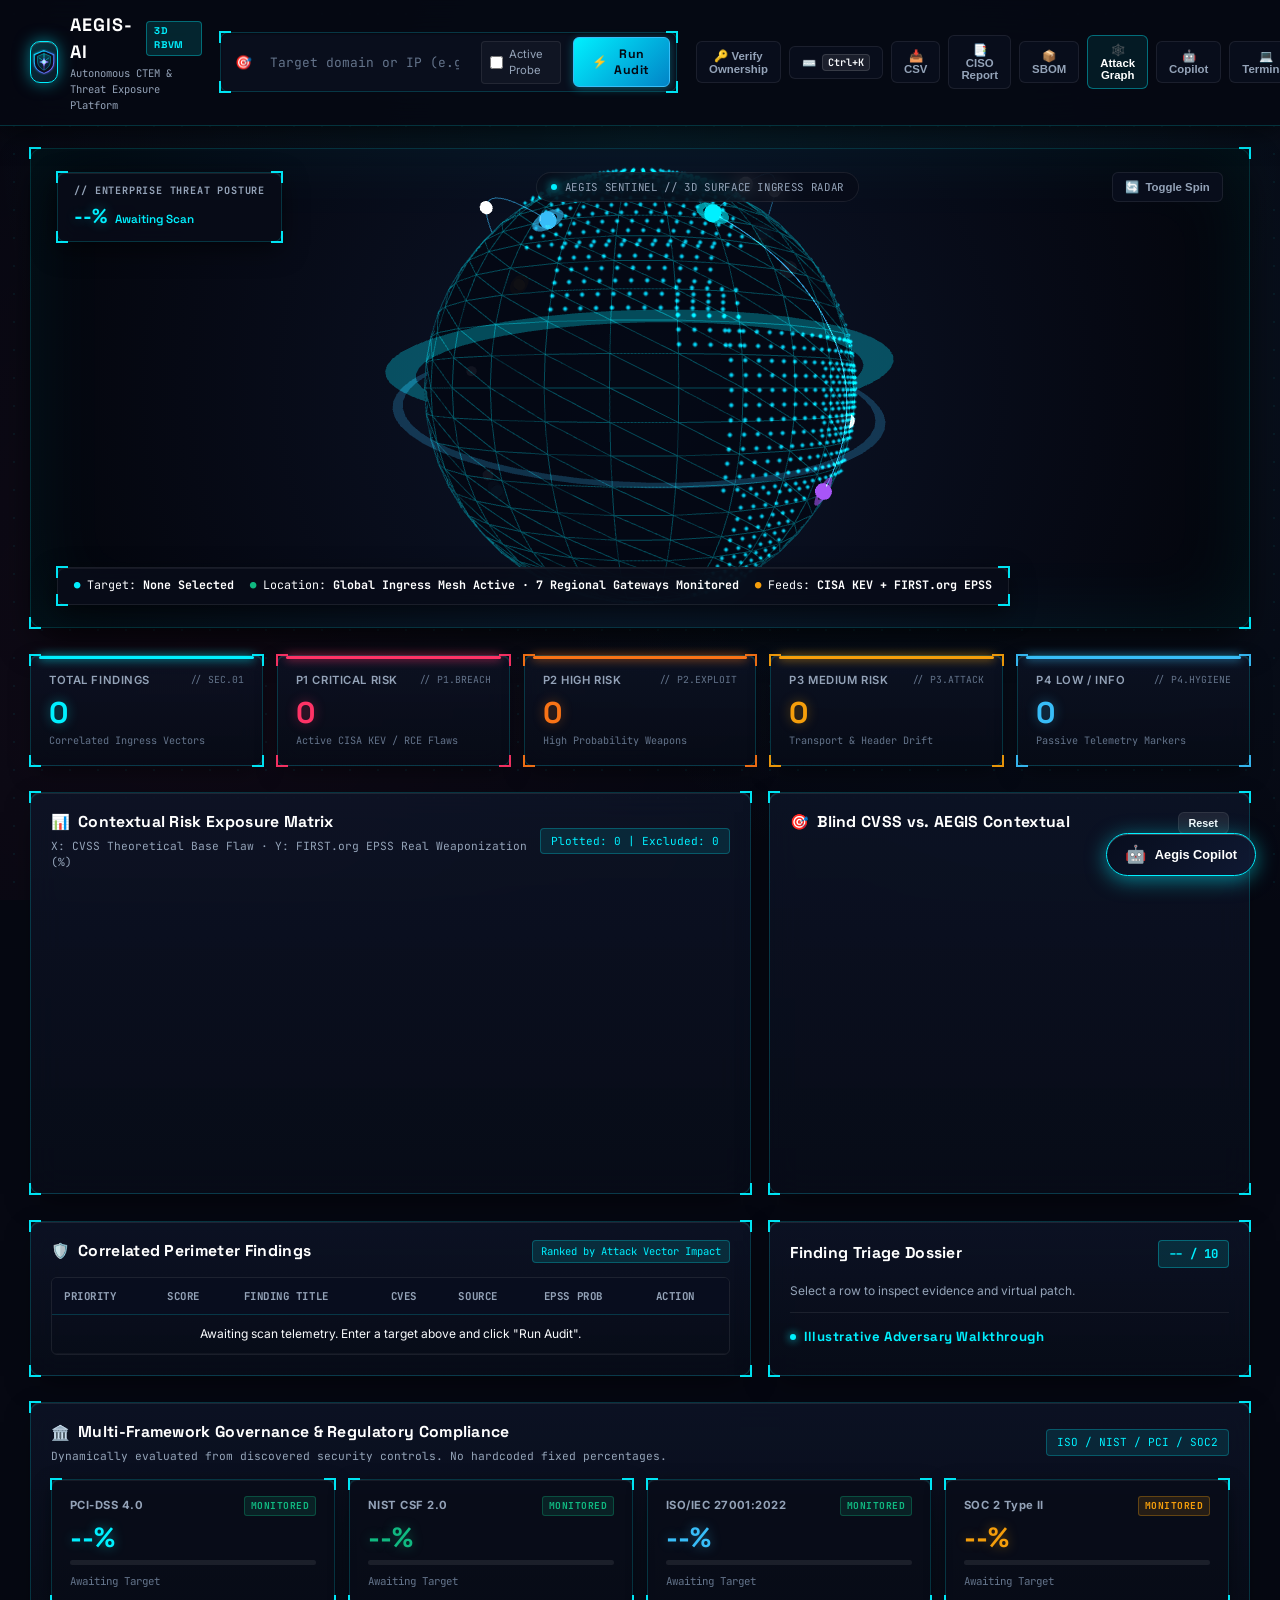
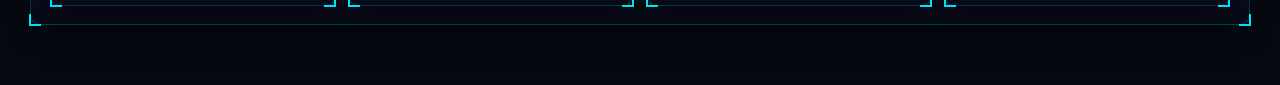
==== commit 18459875: "feat(ui): implement tactical corner bracket reticles across all cards, panels, and modals" ====
--- a/templates/index.html
+++ b/templates/index.html
@@ -48,6 +48,10 @@
 
         <!-- Target Selector & Scan Launcher -->
         <div class="target-bar">
+            <span class="corner-reticle tl"></span>
+            <span class="corner-reticle tr"></span>
+            <span class="corner-reticle bl"></span>
+            <span class="corner-reticle br"></span>
             <span class="target-icon" aria-hidden="true">🎯</span>
             <input type="text" id="scanTargetInput" class="target-input mono" value="" placeholder="Target domain or IP (e.g. example.com)" aria-label="Target domain or IP address">
             <label id="activeScanToggleContainer" class="active-toggle-label" title="Active TCP port & service probing (requires verified domain ownership or allowlist)">
@@ -102,6 +106,10 @@
 
         <!-- LIVE AUDIT TELEMETRY STREAM TERMINAL -->
         <div id="auditTerminal" class="audit-terminal-container">
+            <span class="corner-reticle tl"></span>
+            <span class="corner-reticle tr"></span>
+            <span class="corner-reticle bl"></span>
+            <span class="corner-reticle br"></span>
             <div class="terminal-bar">
                 <div class="terminal-left">
                     <span class="terminal-dot red"></span>
@@ -135,6 +143,10 @@
             <div class="hud-overlay">
                 <div class="hud-top">
                     <div class="hud-badge tactical-card">
+                        <span class="corner-reticle tl"></span>
+                        <span class="corner-reticle tr"></span>
+                        <span class="corner-reticle bl"></span>
+                        <span class="corner-reticle br"></span>
                         <span class="hud-badge-title mono">// ENTERPRISE THREAT POSTURE</span>
                         <div class="hud-badge-val">
                             <span id="statComplianceScore" class="glow-text-cyan">--%</span>
@@ -156,6 +168,10 @@
 
                 <div class="hud-bottom">
                     <div class="hud-telemetry-feed mono tactical-card">
+                        <span class="corner-reticle tl"></span>
+                        <span class="corner-reticle tr"></span>
+                        <span class="corner-reticle bl"></span>
+                        <span class="corner-reticle br"></span>
                         <div class="hud-telemetry-item">
                             <span class="telemetry-node cyan">●</span>
                             <span>Target: <strong id="targetDisplay">None Selected</strong></span>
@@ -176,6 +192,10 @@
         <!-- SECTION 2: EXECUTIVE METRIC CARDS -->
         <div class="stats-ribbon">
             <div class="metric-card accent-cyan">
+                <span class="corner-reticle tl"></span>
+                <span class="corner-reticle tr"></span>
+                <span class="corner-reticle bl"></span>
+                <span class="corner-reticle br"></span>
                 <div class="metric-header">
                     <span class="stat-label">Total Findings</span>
                     <span class="metric-index mono">// SEC.01</span>
@@ -185,6 +205,10 @@
             </div>
 
             <div class="metric-card accent-crit">
+                <span class="corner-reticle tl"></span>
+                <span class="corner-reticle tr"></span>
+                <span class="corner-reticle bl"></span>
+                <span class="corner-reticle br"></span>
                 <div class="metric-header">
                     <span class="stat-label">P1 Critical Risk</span>
                     <span class="metric-index mono">// P1.BREACH</span>
@@ -194,6 +218,10 @@
             </div>
 
             <div class="metric-card accent-high">
+                <span class="corner-reticle tl"></span>
+                <span class="corner-reticle tr"></span>
+                <span class="corner-reticle bl"></span>
+                <span class="corner-reticle br"></span>
                 <div class="metric-header">
                     <span class="stat-label">P2 High Risk</span>
                     <span class="metric-index mono">// P2.EXPLOIT</span>
@@ -203,6 +231,10 @@
             </div>
 
             <div class="metric-card accent-med">
+                <span class="corner-reticle tl"></span>
+                <span class="corner-reticle tr"></span>
+                <span class="corner-reticle bl"></span>
+                <span class="corner-reticle br"></span>
                 <div class="metric-header">
                     <span class="stat-label">P3 Medium Risk</span>
                     <span class="metric-index mono">// P3.ATTACK</span>
@@ -212,6 +244,10 @@
             </div>
 
             <div class="metric-card accent-low">
+                <span class="corner-reticle tl"></span>
+                <span class="corner-reticle tr"></span>
+                <span class="corner-reticle bl"></span>
+                <span class="corner-reticle br"></span>
                 <div class="metric-header">
                     <span class="stat-label">P4 Low / Info</span>
                     <span class="metric-index mono">// P4.HYGIENE</span>
@@ -350,6 +386,10 @@
             <div class="compliance-grid">
                 <!-- PCI-DSS 4.0 -->
                 <div class="compliance-card">
+                    <span class="corner-reticle tl"></span>
+                    <span class="corner-reticle tr"></span>
+                    <span class="corner-reticle bl"></span>
+                    <span class="corner-reticle br"></span>
                     <div class="compliance-card-header">
                         <span class="framework-name">PCI-DSS 4.0</span>
                         <span class="comp-status-chip compliant" id="compPciStatus">MONITORED</span>
@@ -363,6 +403,10 @@
 
                 <!-- NIST CSF 2.0 -->
                 <div class="compliance-card">
+                    <span class="corner-reticle tl"></span>
+                    <span class="corner-reticle tr"></span>
+                    <span class="corner-reticle bl"></span>
+                    <span class="corner-reticle br"></span>
                     <div class="compliance-card-header">
                         <span class="framework-name">NIST CSF 2.0</span>
                         <span class="comp-status-chip compliant" id="compNistStatus">MONITORED</span>
@@ -376,6 +420,10 @@
 
                 <!-- ISO/IEC 27001:2022 -->
                 <div class="compliance-card">
+                    <span class="corner-reticle tl"></span>
+                    <span class="corner-reticle tr"></span>
+                    <span class="corner-reticle bl"></span>
+                    <span class="corner-reticle br"></span>
                     <div class="compliance-card-header">
                         <span class="framework-name">ISO/IEC 27001:2022</span>
                         <span class="comp-status-chip compliant" id="compIsoStatus">MONITORED</span>
@@ -389,6 +437,10 @@
 
                 <!-- SOC 2 Type II -->
                 <div class="compliance-card">
+                    <span class="corner-reticle tl"></span>
+                    <span class="corner-reticle tr"></span>
+                    <span class="corner-reticle bl"></span>
+                    <span class="corner-reticle br"></span>
                     <div class="compliance-card-header">
                         <span class="framework-name">SOC 2 Type II</span>
                         <span class="comp-status-chip partial" id="compSoc2Status">MONITORED</span>
@@ -412,6 +464,10 @@
 
     <!-- AEGIS COPILOT INTERACTIVE CHAT DOCK -->
     <div id="copilotDrawer" class="copilot-drawer" style="display: none;">
+        <span class="corner-reticle tl"></span>
+        <span class="corner-reticle tr"></span>
+        <span class="corner-reticle bl"></span>
+        <span class="corner-reticle br"></span>
         <div class="copilot-header">
             <div class="copilot-header-info">
                 <span class="copilot-header-icon">🤖</span>
@@ -444,6 +500,10 @@
     <!-- DOMAIN OWNERSHIP VERIFICATION MODAL -->
     <div id="verificationModal" class="modal-backdrop" style="display: none;">
         <div class="modal-box">
+            <span class="corner-reticle tl"></span>
+            <span class="corner-reticle tr"></span>
+            <span class="corner-reticle bl"></span>
+            <span class="corner-reticle br"></span>
             <div class="modal-header">
                 <h3>Domain Ownership Verification</h3>
                 <button class="modal-close" id="btnCloseVerificationModal">&times;</button>
@@ -455,6 +515,10 @@
     <!-- REMEDIATION & VIRTUAL PATCHING MODAL -->
     <div id="remediationModal" class="modal-backdrop" style="display: none;">
         <div class="modal-box" style="max-width: 720px; width: 90%;">
+            <span class="corner-reticle tl"></span>
+            <span class="corner-reticle tr"></span>
+            <span class="corner-reticle bl"></span>
+            <span class="corner-reticle br"></span>
             <div class="modal-header">
                 <div>
                     <h3 id="remediationModalTitle">🛠️ Security Remediation &amp; Virtual Patching</h3>
@@ -484,6 +548,10 @@
     <!-- COMMAND PALETTE MODAL (Ctrl+K) -->
     <div id="commandPaletteModal" class="modal-backdrop" style="display: none;">
         <div class="modal-box" style="max-width: 500px;">
+            <span class="corner-reticle tl"></span>
+            <span class="corner-reticle tr"></span>
+            <span class="corner-reticle bl"></span>
+            <span class="corner-reticle br"></span>
             <input type="text" id="paletteSearchInput" placeholder="Type a command or jump to section..." style="width: 100%; background: #030712; border: 1px solid #00f0ff; color: #fff; padding: 12px; border-radius: 4px; font-size: 0.9rem;">
             <div style="margin-top: 10px; display: flex; flex-direction: column; gap: 6px;" id="paletteResults">
                 <div class="palette-item" data-action="attack-graph">🕸️ Open Attack Surface Topology Graph</div>
@@ -500,6 +568,10 @@
     <!-- IN-TAB ATTACK GRAPH MODAL -->
     <div id="attackGraphModal" class="modal-backdrop" style="display: none;" role="dialog" aria-modal="true" aria-labelledby="attackGraphModalTitle">
         <div class="modal-box" style="max-width: 1100px; width: 95%;">
+            <span class="corner-reticle tl"></span>
+            <span class="corner-reticle tr"></span>
+            <span class="corner-reticle bl"></span>
+            <span class="corner-reticle br"></span>
             <div class="modal-header">
                 <div>
                     <h3 id="attackGraphModalTitle" style="color: #fff; font-size: 1.1rem; font-weight: 700;">🕸️ Cyber Attack Surface Network Graph</h3>
--- a/static/css/styles.css
+++ b/static/css/styles.css
@@ -108,43 +108,101 @@
 
 /* ==========================================================================
    Tactical Viewport Reticles (Corner Brackets ⌜ ⌝ ⌞ ⌟)
+   Applied across all primary consoles, panels, cards & metric tiles
    ========================================================================== */
 
 .corner-reticle {
     position: absolute;
-    width: 10px;
-    height: 10px;
+    width: 12px;
+    height: 12px;
     pointer-events: none;
-    z-index: 5;
-    opacity: 0.8;
+    z-index: 10;
+    opacity: 0.95;
+    transition: all 0.2s cubic-bezier(0.16, 1, 0.3, 1);
 }
 
 .corner-reticle.tl {
-    top: -1px;
-    left: -1px;
+    top: -2px;
+    left: -2px;
     border-top: 2px solid var(--cyan);
     border-left: 2px solid var(--cyan);
 }
 
 .corner-reticle.tr {
-    top: -1px;
-    right: -1px;
+    top: -2px;
+    right: -2px;
     border-top: 2px solid var(--cyan);
     border-right: 2px solid var(--cyan);
 }
 
 .corner-reticle.bl {
-    bottom: -1px;
-    left: -1px;
+    bottom: -2px;
+    left: -2px;
     border-bottom: 2px solid var(--cyan);
     border-left: 2px solid var(--cyan);
 }
 
 .corner-reticle.br {
-    bottom: -1px;
-    right: -1px;
+    bottom: -2px;
+    right: -2px;
     border-bottom: 2px solid var(--cyan);
     border-right: 2px solid var(--cyan);
+}
+
+/* Color & Glow Variants for Corner Reticles */
+.accent-crit .corner-reticle {
+    border-color: var(--rose) !important;
+}
+.metric-card.accent-crit:hover .corner-reticle {
+    filter: drop-shadow(0 0 6px var(--rose-glow));
+    opacity: 1;
+}
+
+.accent-high .corner-reticle {
+    border-color: var(--orange) !important;
+}
+.metric-card.accent-high:hover .corner-reticle {
+    filter: drop-shadow(0 0 6px rgba(249, 115, 22, 0.6));
+    opacity: 1;
+}
+
+.accent-med .corner-reticle {
+    border-color: var(--amber) !important;
+}
+.metric-card.accent-med:hover .corner-reticle {
+    filter: drop-shadow(0 0 6px var(--amber-glow));
+    opacity: 1;
+}
+
+.accent-low .corner-reticle {
+    border-color: var(--blue) !important;
+}
+.metric-card.accent-low:hover .corner-reticle {
+    filter: drop-shadow(0 0 6px rgba(56, 189, 248, 0.6));
+    opacity: 1;
+}
+
+.accent-cyan .corner-reticle,
+.tactical-panel .corner-reticle,
+.compliance-card .corner-reticle,
+.target-bar .corner-reticle,
+.audit-terminal-container .corner-reticle,
+.modal-box .corner-reticle,
+.copilot-drawer .corner-reticle,
+.hud-badge .corner-reticle,
+.hud-telemetry-feed .corner-reticle {
+    border-color: var(--cyan);
+}
+
+.metric-card:hover .corner-reticle,
+.compliance-card:hover .corner-reticle,
+.tactical-panel:hover .corner-reticle,
+.target-bar:focus-within .corner-reticle,
+.hud-badge:hover .corner-reticle,
+.hud-telemetry-feed:hover .corner-reticle,
+.modal-box:hover .corner-reticle {
+    filter: drop-shadow(0 0 6px var(--cyan-glow));
+    opacity: 1;
 }
 
 /* ==========================================================================
@@ -217,6 +275,8 @@
 
 /* Target Selector & Launcher */
 .target-bar {
+    position: relative;
+    overflow: visible;
     display: flex;
     align-items: center;
     background: rgba(10, 15, 30, 0.95);
@@ -464,10 +524,11 @@
    ========================================================================== */
 
 .audit-terminal-container {
+    position: relative;
+    overflow: visible;
     background: #030611;
     border: 1px solid var(--border-hairline);
     border-radius: 8px;
-    overflow: hidden;
     display: none;
     box-shadow: 0 8px 30px rgba(0, 0, 0, 0.7);
 }
@@ -483,6 +544,7 @@
     justify-content: space-between;
     align-items: center;
     border-bottom: 1px solid rgba(0, 240, 255, 0.15);
+    border-radius: 8px 8px 0 0;
 }
 
 .terminal-left {
@@ -563,6 +625,7 @@
     max-height: 220px;
     overflow-y: auto;
     background: radial-gradient(circle at 10% 10%, rgba(0, 240, 255, 0.03) 0%, transparent 40%);
+    border-radius: 0 0 8px 8px;
 }
 
 .term-line {
@@ -598,7 +661,7 @@
     width: 100%;
     height: 480px;
     border-radius: 12px;
-    overflow: hidden;
+    overflow: visible;
     background: radial-gradient(circle at 50% 50%, #0c1428 0%, #060914 70%, #03050b 100%);
     border: 1px solid var(--border-hairline);
     box-shadow: inset 0 0 80px rgba(0, 240, 255, 0.08), 0 16px 40px -10px rgba(0, 0, 0, 0.85);
@@ -608,6 +671,8 @@
     width: 100%;
     height: 100%;
     position: relative;
+    overflow: hidden;
+    border-radius: 12px;
 }
 
 #globe-canvas {
@@ -643,6 +708,8 @@
 }
 
 .hud-badge {
+    position: relative;
+    overflow: visible;
     background: rgba(8, 12, 24, 0.88);
     backdrop-filter: blur(14px);
     border: 1px solid var(--border-hairline);
@@ -703,6 +770,8 @@
 }
 
 .hud-telemetry-feed {
+    position: relative;
+    overflow: visible;
     background: rgba(8, 12, 24, 0.88);
     backdrop-filter: blur(14px);
     border: 1px solid var(--border-subtle);
@@ -753,16 +822,17 @@
     padding: 16px 18px;
     box-shadow: inset 0 1px 0 rgba(255, 255, 255, 0.08), 0 8px 24px -6px rgba(0, 0, 0, 0.5);
     transition: all 0.2s cubic-bezier(0.16, 1, 0.3, 1);
-    overflow: hidden;
+    overflow: visible;
 }
 
 .metric-card::before {
     content: '';
     position: absolute;
     top: 0;
-    left: 0;
-    right: 0;
+    left: 8px;
+    right: 8px;
     height: 3px;
+    border-radius: 2px;
 }
 
 .metric-card.accent-cyan::before { background: var(--cyan); box-shadow: 0 0 10px var(--cyan); }
@@ -990,6 +1060,71 @@
     font-size: 0.73rem;
 }
 
+.sim-phase-card {
+    position: relative;
+    overflow: visible;
+    background: rgba(10, 15, 30, 0.85);
+    border: 1px solid var(--border-subtle);
+    border-left: 3px solid var(--cyan);
+    border-radius: 6px;
+    padding: 10px 14px;
+    font-size: 0.8rem;
+    transition: all 0.2s ease;
+    margin-bottom: 8px;
+}
+
+.sim-phase-card:hover {
+    border-color: rgba(0, 240, 255, 0.4);
+    background: rgba(14, 22, 44, 0.95);
+}
+
+.sim-phase-card .corner-reticle {
+    width: 8px;
+    height: 8px;
+    border-color: rgba(0, 240, 255, 0.6);
+}
+
+.sim-phase-card:hover .corner-reticle {
+    border-color: var(--cyan);
+    filter: drop-shadow(0 0 4px var(--cyan-glow));
+    opacity: 1;
+}
+
+.sim-phase-header {
+    display: flex;
+    align-items: center;
+    gap: 8px;
+    margin-bottom: 4px;
+    color: #fff;
+    font-size: 0.82rem;
+}
+
+.sim-phase-badge {
+    background: var(--cyan);
+    color: var(--bg-void);
+    font-size: 0.65rem;
+    font-weight: 700;
+    font-family: var(--font-mono);
+    padding: 2px 6px;
+    border-radius: 3px;
+    text-transform: uppercase;
+}
+
+.sim-phase-body {
+    color: var(--text-secondary);
+    font-size: 0.76rem;
+    line-height: 1.4;
+}
+
+.sim-phase-body code {
+    background: rgba(0, 0, 0, 0.4);
+    padding: 2px 6px;
+    border-radius: 4px;
+    font-family: var(--font-mono);
+    color: #38bdf8;
+    word-break: break-all;
+}
+
 /* ==========================================================================
    Multi-Framework Compliance Governance Cards
    ========================================================================== */
@@ -1001,6 +1136,8 @@
 }
 
 .compliance-card {
+    position: relative;
+    overflow: visible;
     background: rgba(8, 12, 24, 0.75);
     border: 1px solid var(--border-hairline);
     border-radius: 8px;
@@ -1134,7 +1271,7 @@
     z-index: 1000;
     display: flex;
     flex-direction: column;
-    overflow: hidden;
+    overflow: visible;
     transition: all 0.3s cubic-bezier(0.16, 1, 0.3, 1);
 }
 
@@ -1149,6 +1286,7 @@
     justify-content: space-between;
     align-items: center;
     border-bottom: 1px solid var(--border-hairline);
+    border-radius: 12px 12px 0 0;
 }
 
 .copilot-header-info {
@@ -1247,6 +1385,7 @@
     background: #080c1c;
     display: flex;
     gap: 8px;
+    border-radius: 0 0 12px 12px;
 }
 
 .copilot-input-bar input {
@@ -1309,7 +1448,7 @@
     border: 1px solid var(--border-hairline);
     border-radius: 12px;
     box-shadow: 0 20px 60px rgba(0, 0, 0, 0.9), inset 0 1px 0 rgba(255, 255, 255, 0.1);
-    overflow: hidden;
+    overflow: visible;
     position: relative;
     max-height: 90vh;
     display: flex;
@@ -1320,6 +1459,7 @@
     padding: 16px 20px;
     background: #060918;
     border-bottom: 1px solid var(--border-hairline);
+    border-radius: 12px 12px 0 0;
     display: flex;
     justify-content: space-between;
     align-items: center;
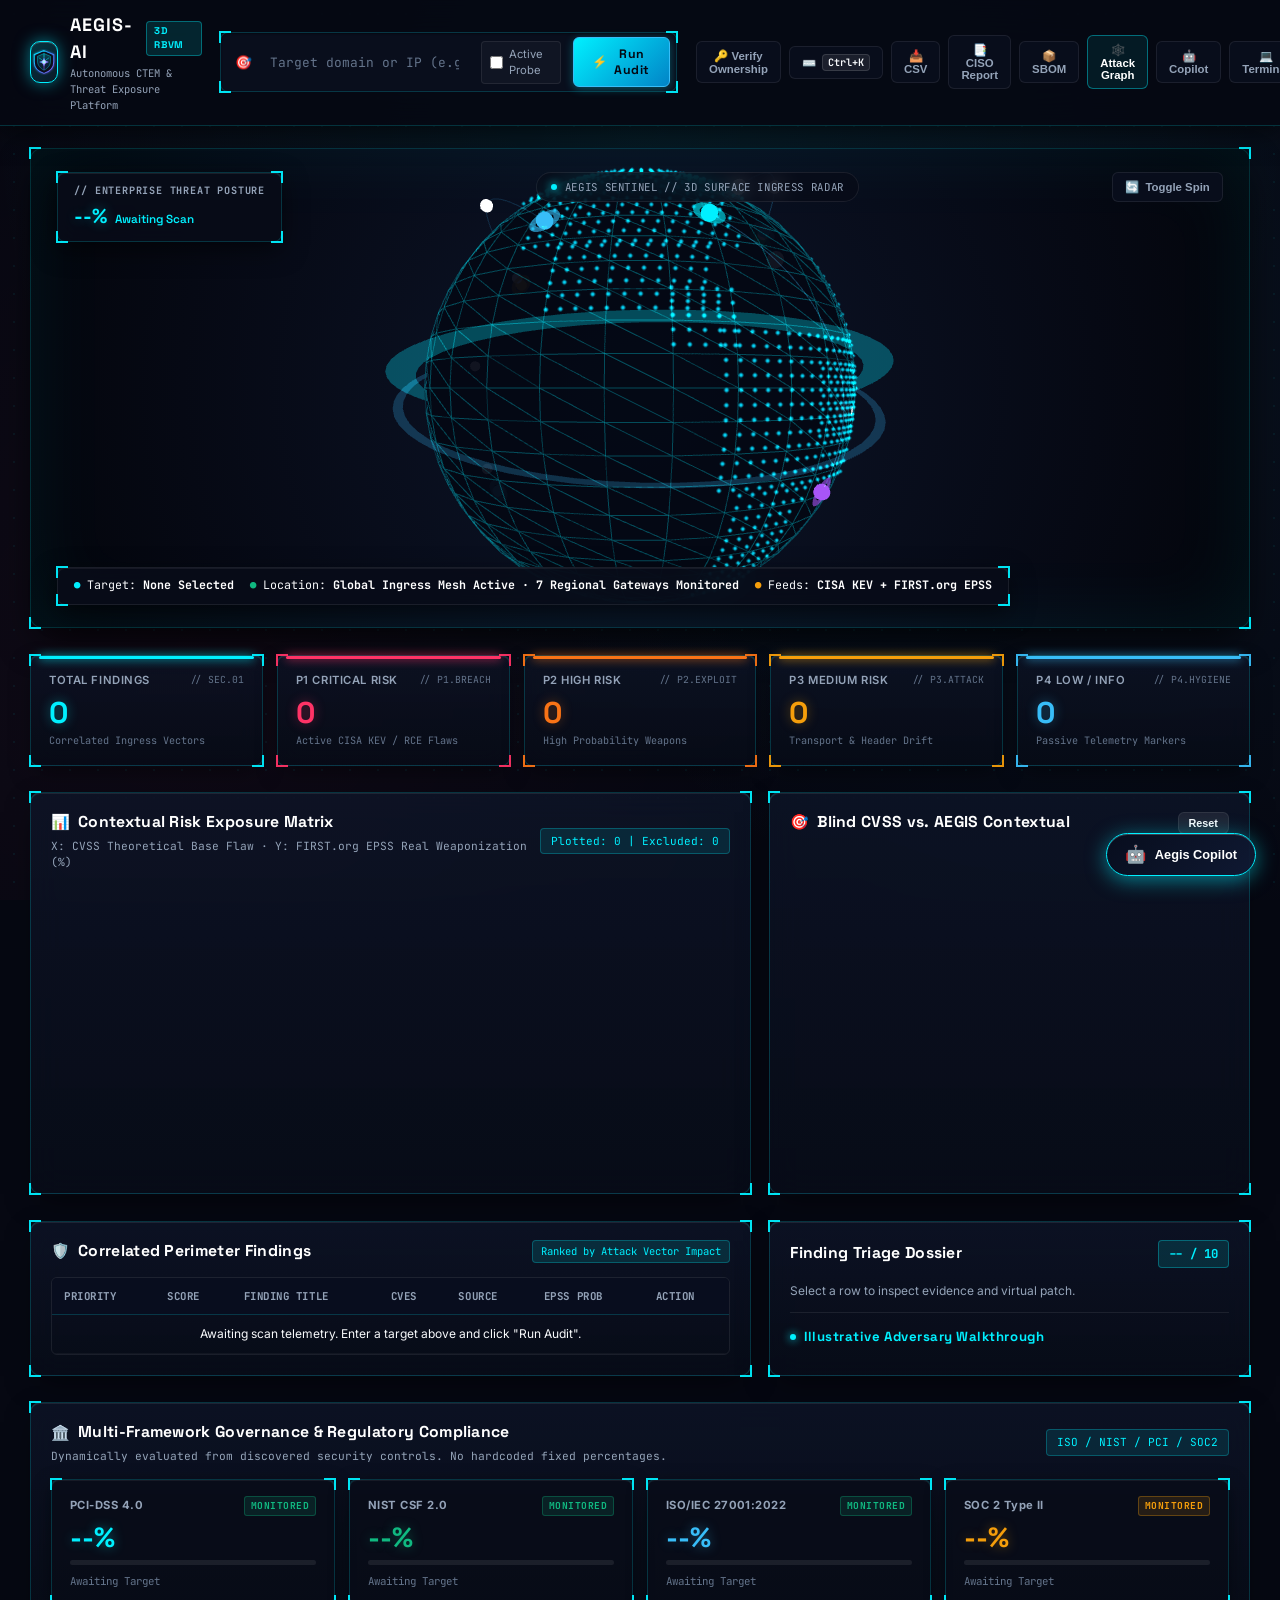
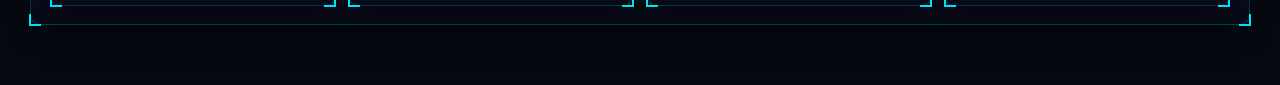
==== commit 20a09c93: "feat(globe): interactive 3D vulnerability nodes with hover HUD card and click-to-triage" ====
--- a/templates/index.html
+++ b/templates/index.html
@@ -16,7 +16,7 @@
     <link href="https://fonts.googleapis.com/css2?family=Inter:wght@300;400;500;600;700;800&family=JetBrains+Mono:wght@400;500;600;700&family=Space+Grotesk:wght@500;700;800&display=swap" rel="stylesheet">
     
     <!-- Modular Stylesheet -->
-    <link rel="stylesheet" href="/static/css/styles.css?v=3.0">
+    <link rel="stylesheet" href="/static/css/styles.css?v=3.1">
 
     <!-- Bundled Vendor Libraries -->
     <script src="/static/js/three.min.js?v=2.3"></script>
@@ -138,6 +138,22 @@
             <span class="corner-reticle br"></span>
 
             <div id="globe-container" class="globe-viewport"></div>
+
+            <!-- Interactive 3D Globe Ingress & Vulnerability Tooltip HUD -->
+            <div id="globeTooltip" class="globe-tooltip" style="display: none;">
+                <span class="corner-reticle tl"></span>
+                <span class="corner-reticle tr"></span>
+                <span class="corner-reticle bl"></span>
+                <span class="corner-reticle br"></span>
+                <div class="globe-tooltip-header">
+                    <span id="globeTooltipSeverity" class="badge">CRITICAL</span>
+                    <span id="globeTooltipScore" class="mono">--</span>
+                </div>
+                <div id="globeTooltipTitle" class="globe-tooltip-title">Perimeter Vulnerability</div>
+                <div id="globeTooltipMeta" class="globe-tooltip-meta mono">EPSS: -- &middot; CVSS: --</div>
+                <div id="globeTooltipCves" class="globe-tooltip-cves"></div>
+                <div class="globe-tooltip-hint mono">➔ Click node to inspect triage dossier &amp; patch</div>
+            </div>
 
             <!-- 3D Globe HUD Overlays -->
             <div class="hud-overlay">
@@ -589,12 +605,12 @@
 
     <!-- Modular Application JavaScript Files -->
     <script src="/static/js/utils.js?v=2.3"></script>
-    <script src="/static/js/globe.js?v=2.3"></script>
+    <script src="/static/js/globe.js?v=3.1"></script>
     <script src="/static/js/charts.js?v=2.3"></script>
     <script src="/static/js/telemetry.js?v=2.3"></script>
     <script src="/static/js/verification.js?v=2.3"></script>
     <script src="/static/js/copilot.js?v=2.3"></script>
-    <script src="/static/js/app.js?v=2.3"></script>
+    <script src="/static/js/app.js?v=3.1"></script>
 
 </body>
 </html>
--- a/static/css/styles.css
+++ b/static/css/styles.css
@@ -190,7 +190,8 @@
 .modal-box .corner-reticle,
 .copilot-drawer .corner-reticle,
 .hud-badge .corner-reticle,
-.hud-telemetry-feed .corner-reticle {
+.hud-telemetry-feed .corner-reticle,
+.globe-tooltip .corner-reticle {
     border-color: var(--cyan);
 }
 
@@ -200,7 +201,8 @@
 .target-bar:focus-within .corner-reticle,
 .hud-badge:hover .corner-reticle,
 .hud-telemetry-feed:hover .corner-reticle,
-.modal-box:hover .corner-reticle {
+.modal-box:hover .corner-reticle,
+.globe-tooltip:hover .corner-reticle {
     filter: drop-shadow(0 0 6px var(--cyan-glow));
     opacity: 1;
 }
@@ -688,6 +690,70 @@
 
 #globe-canvas:active {
     cursor: grabbing;
+}
+
+/* ==========================================================================
+   Globe Interactive Ingress & Vulnerability Tooltip HUD
+   ========================================================================== */
+.globe-tooltip {
+    position: absolute;
+    z-index: 50;
+    pointer-events: none;
+    width: 290px;
+    background: rgba(6, 10, 24, 0.95);
+    backdrop-filter: blur(16px);
+    -webkit-backdrop-filter: blur(16px);
+    border: 1px solid var(--border-subtle);
+    border-radius: 8px;
+    padding: 12px 14px;
+    box-shadow: 0 16px 40px rgba(0, 0, 0, 0.9), 0 0 20px rgba(0, 240, 255, 0.2);
+    transition: opacity 0.15s ease, transform 0.15s ease;
+    transform: translate(-50%, -125%);
+    overflow: visible;
+}
+
+.globe-tooltip .corner-reticle {
+    width: 8px;
+    height: 8px;
+    border-color: var(--cyan);
+}
+
+.globe-tooltip-header {
+    display: flex;
+    justify-content: space-between;
+    align-items: center;
+    margin-bottom: 6px;
+}
+
+.globe-tooltip-title {
+    font-weight: 700;
+    font-size: 0.84rem;
+    color: #fff;
+    line-height: 1.35;
+    margin-bottom: 6px;
+}
+
+.globe-tooltip-meta {
+    font-size: 0.72rem;
+    color: var(--text-secondary);
+    margin-bottom: 6px;
+}
+
+.globe-tooltip-cves {
+    display: flex;
+    flex-wrap: wrap;
+    gap: 4px;
+    margin-bottom: 8px;
+}
+
+.globe-tooltip-hint {
+    font-size: 0.68rem;
+    color: var(--cyan);
+    border-top: 1px solid rgba(255, 255, 255, 0.08);
+    padding-top: 6px;
+    display: flex;
+    align-items: center;
+    gap: 4px;
 }
 
 .hud-overlay {
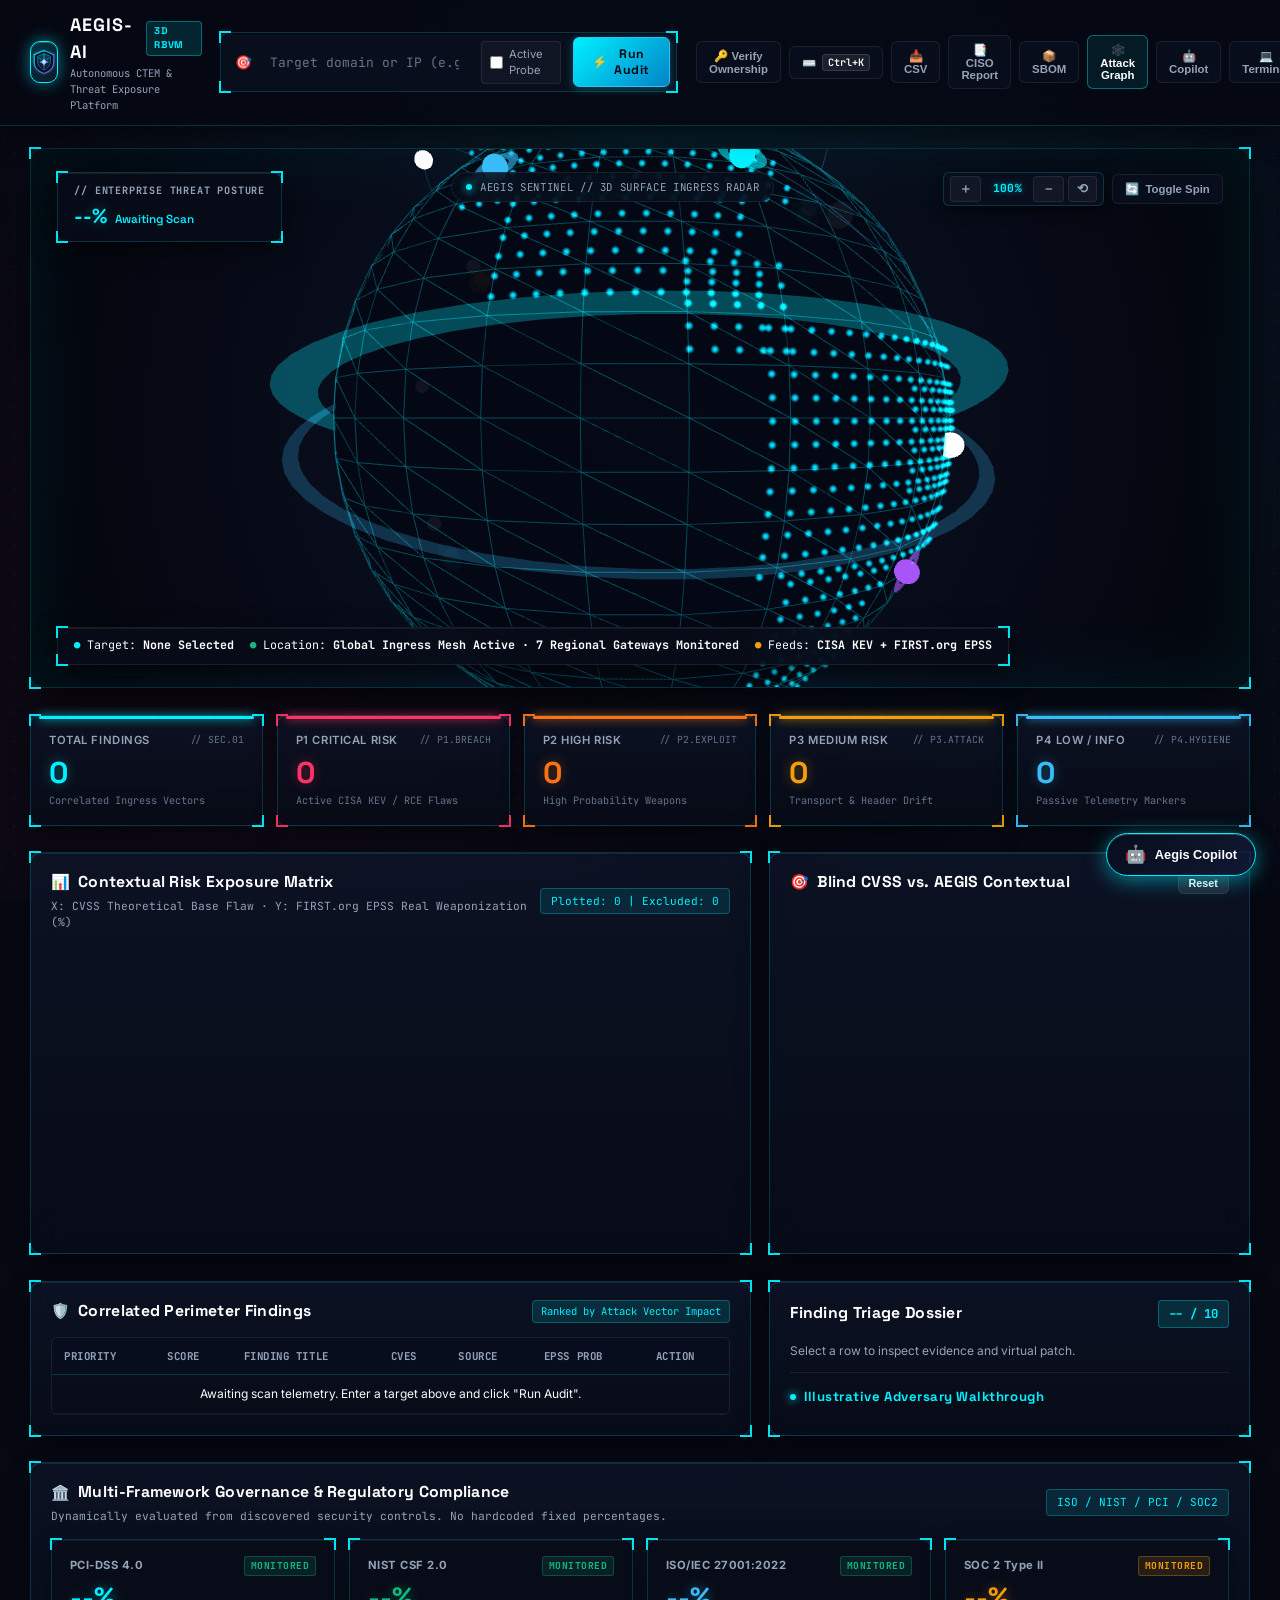
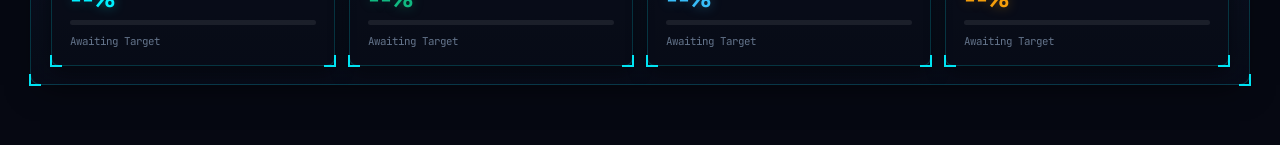
==== commit a6dc5b41: "feat(globe): add custom zoom controls, enlarge default globe, and fix inverted rotation direction" ====
--- a/templates/index.html
+++ b/templates/index.html
@@ -176,6 +176,18 @@
                     </div>
 
                     <div class="hud-controls">
+                        <div class="hud-zoom-control-group" aria-label="Globe Zoom Controls">
+                            <button class="btn-hud btn-zoom" id="btnGlobeZoomIn" title="Make Globe Larger (Zoom In)" aria-label="Zoom In">
+                                <span>＋</span>
+                            </button>
+                            <span class="hud-zoom-level mono" id="globeZoomLevel" title="Current Zoom Scale">100%</span>
+                            <button class="btn-hud btn-zoom" id="btnGlobeZoomOut" title="Make Globe Smaller (Zoom Out)" aria-label="Zoom Out">
+                                <span>－</span>
+                            </button>
+                            <button class="btn-hud btn-zoom" id="btnGlobeZoomReset" title="Reset Size and Orientation" aria-label="Reset View">
+                                <span>⟲</span>
+                            </button>
+                        </div>
                         <button class="btn-hud" id="btnToggleGlobeSpin" title="Toggle 3D Orbit Spin">
                             🔄 <span>Toggle Spin</span>
                         </button>
--- a/static/css/styles.css
+++ b/static/css/styles.css
@@ -661,7 +661,8 @@
 .hero-stage.tactical-viewport {
     position: relative;
     width: 100%;
-    height: 480px;
+    height: 540px;
+    min-height: 500px;
     border-radius: 12px;
     overflow: visible;
     background: radial-gradient(circle at 50% 50%, #0c1428 0%, #060914 70%, #03050b 100%);
@@ -827,6 +828,64 @@
 
 .hud-controls {
     pointer-events: auto;
+    display: inline-flex;
+    align-items: center;
+    gap: 8px;
+}
+
+.hud-zoom-control-group {
+    display: inline-flex;
+    align-items: center;
+    background: rgba(10, 15, 30, 0.90);
+    border: 1px solid var(--border-hairline);
+    border-radius: 6px;
+    padding: 3px 6px;
+    gap: 4px;
+    box-shadow: 0 4px 14px rgba(0, 0, 0, 0.6);
+    backdrop-filter: blur(12px);
+    -webkit-backdrop-filter: blur(12px);
+}
+
+.hud-zoom-control-group .btn-zoom {
+    background: rgba(255, 255, 255, 0.04);
+    border: 1px solid rgba(255, 255, 255, 0.08);
+    color: var(--text-secondary);
+    padding: 3px 8px;
+    border-radius: 4px;
+    font-size: 0.85rem;
+    font-weight: 700;
+    line-height: 1.1;
+    cursor: pointer;
+    transition: all 0.15s ease;
+    user-select: none;
+    min-width: 28px;
+    height: 26px;
+    display: inline-flex;
+    align-items: center;
+    justify-content: center;
+}
+
+.hud-zoom-control-group .btn-zoom:hover {
+    color: var(--cyan);
+    background: rgba(0, 240, 255, 0.16);
+    border-color: rgba(0, 240, 255, 0.45);
+    box-shadow: 0 0 10px var(--cyan-glow);
+}
+
+.hud-zoom-control-group .btn-zoom:active {
+    transform: scale(0.92);
+}
+
+.hud-zoom-level {
+    font-size: 0.75rem;
+    font-weight: 700;
+    color: var(--cyan);
+    padding: 0 5px;
+    min-width: 44px;
+    text-align: center;
+    letter-spacing: 0.04em;
+    user-select: none;
+    text-shadow: 0 0 6px var(--cyan-glow);
 }
 
 .hud-bottom {
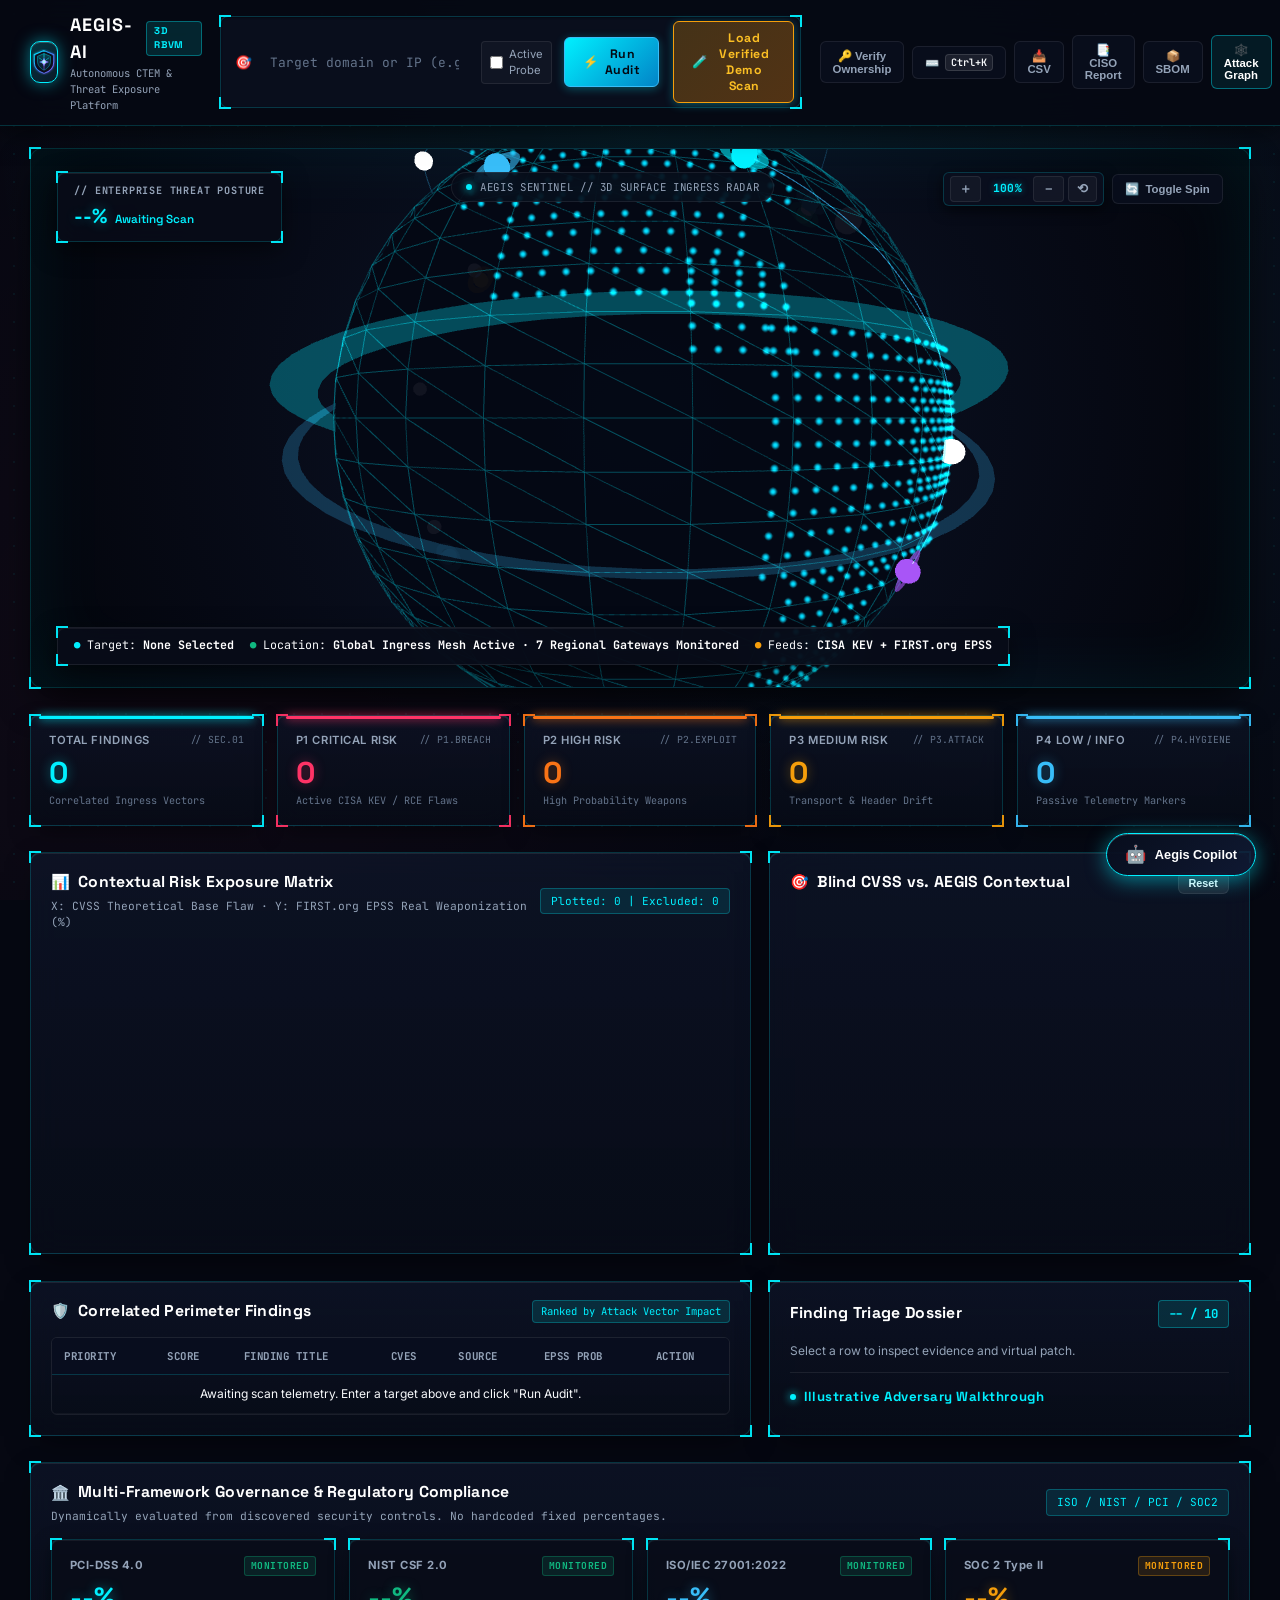
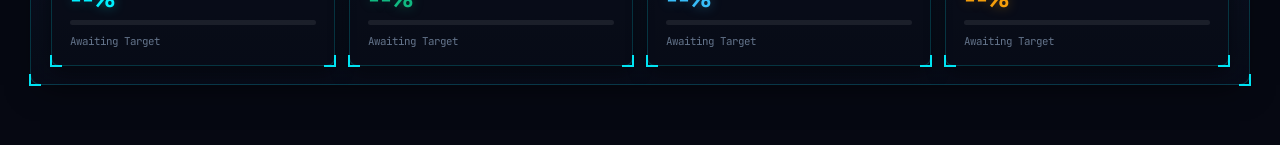
==== commit 7008392a: "feat: upgrade AEGIS-AI with interactive attack graph, demo mode, JS AST reachability, and publicatio" ====
--- a/templates/index.html
+++ b/templates/index.html
@@ -62,6 +62,10 @@
                 <span id="scanSpinner">⚡</span>
                 <span id="scanBtnText">Run Audit</span>
             </button>
+            <button class="btn-scan btn-demo-scan" id="btnLoadDemoScan" style="background: linear-gradient(135deg, rgba(245, 158, 11, 0.25) 0%, rgba(217, 119, 6, 0.35) 100%); border: 1px solid #f59e0b; color: #fbbf24; margin-left: 6px;" title="Load verified demo scan (OWASP Juice Shop testbed)">
+                <span>🧪</span>
+                <span id="btnLoadDemoText">Load Verified Demo Scan</span>
+            </button>
         </div>
 
         <!-- Quick Action Tools Bar -->
@@ -593,6 +597,26 @@
         </div>
     </div>
 
+    <!-- MODEL ROUTING ARCHITECTURE MODAL -->
+    <div id="modelRoutingModal" class="modal-backdrop" style="display: none;" role="dialog" aria-modal="true" aria-labelledby="modelRoutingModalTitle">
+        <div class="modal-box" style="max-width: 820px; width: 95%;">
+            <span class="corner-reticle tl"></span>
+            <span class="corner-reticle tr"></span>
+            <span class="corner-reticle bl"></span>
+            <span class="corner-reticle br"></span>
+            <div class="modal-header">
+                <div>
+                    <h3 id="modelRoutingModalTitle" style="color: #fff; font-size: 1.1rem; font-weight: 700;">⚡ Model Routing Architecture &amp; LLM Gateway</h3>
+                    <div style="font-size: 0.75rem; color: #94a3b8; margin-top: 2px;">Multi-tier routing, token optimization &amp; grounding guardrail telemetry</div>
+                </div>
+                <button class="modal-close" id="btnCloseModelRoutingModal" aria-label="Close model routing">&times;</button>
+            </div>
+            <div class="modal-body" id="modelRoutingContent" style="padding: 20px; max-height: 520px; overflow-y: auto; color: #e2e8f0; font-size: 0.88rem;">
+                <div style="text-align: center; color: #94a3b8; padding: 24px;">Loading model routing telemetry...</div>
+            </div>
+        </div>
+    </div>
+
     <!-- IN-TAB ATTACK GRAPH MODAL -->
     <div id="attackGraphModal" class="modal-backdrop" style="display: none;" role="dialog" aria-modal="true" aria-labelledby="attackGraphModalTitle">
         <div class="modal-box" style="max-width: 1100px; width: 95%;">
@@ -617,7 +641,7 @@
 
     <!-- Modular Application JavaScript Files -->
     <script src="/static/js/utils.js?v=2.3"></script>
-    <script src="/static/js/globe.js?v=3.1"></script>
+    <script src="/static/js/globe.js?v=3.2"></script>
     <script src="/static/js/charts.js?v=2.3"></script>
     <script src="/static/js/telemetry.js?v=2.3"></script>
     <script src="/static/js/verification.js?v=2.3"></script>
